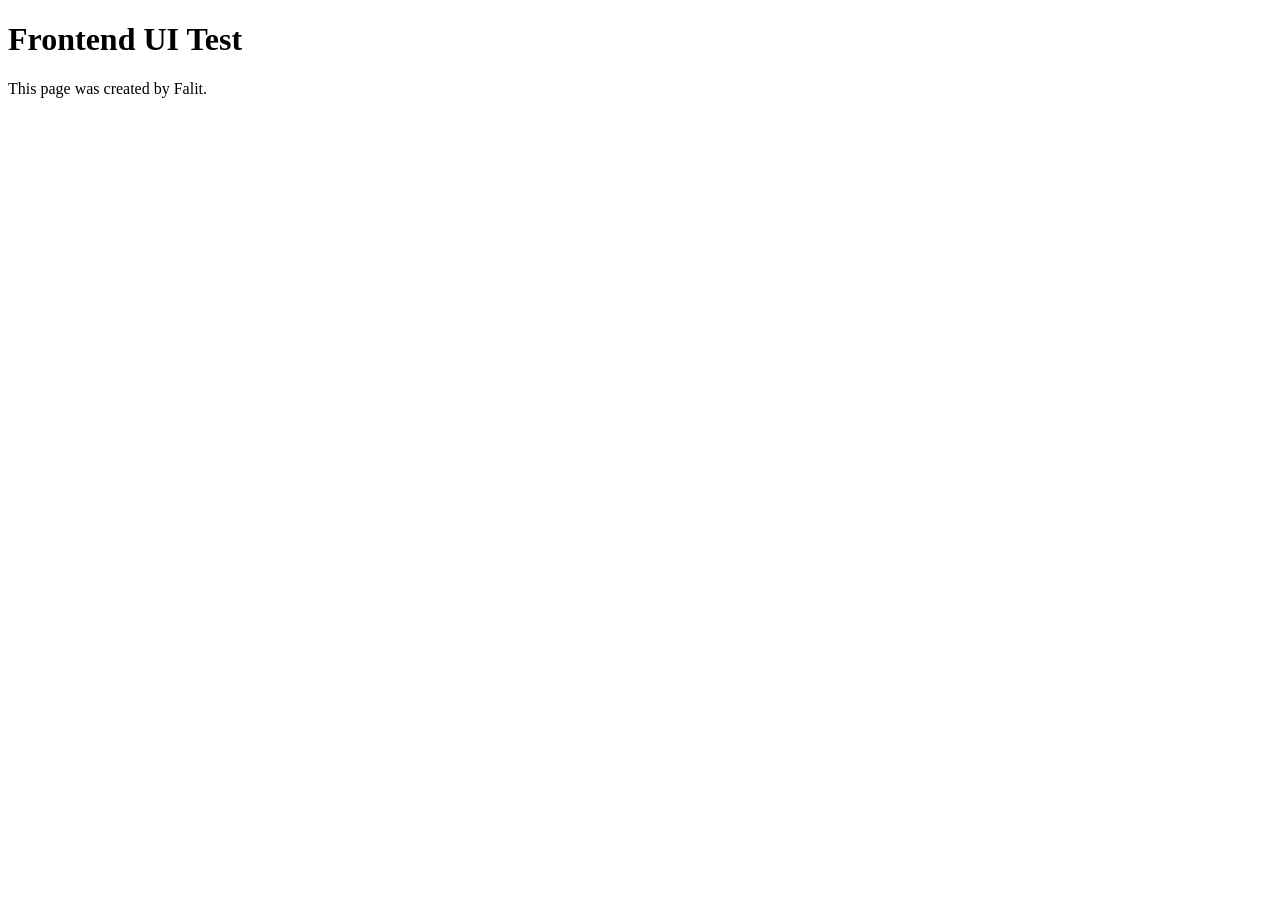
==== frontend/index.html @ c7407ed7 "Added frontend test Page" ====
<!DOCTYPE html>
<html lang="en">
<head>
    <meta charset="UTF-8">
    <meta name="viewport" content="width=device-width, initial-scale=1.0">
    <title>Frontend Test</title>
</head>
<body>

    <h1>Frontend UI Test</h1>
    <p>This page was created by Falit.</p>

</body>
</html>
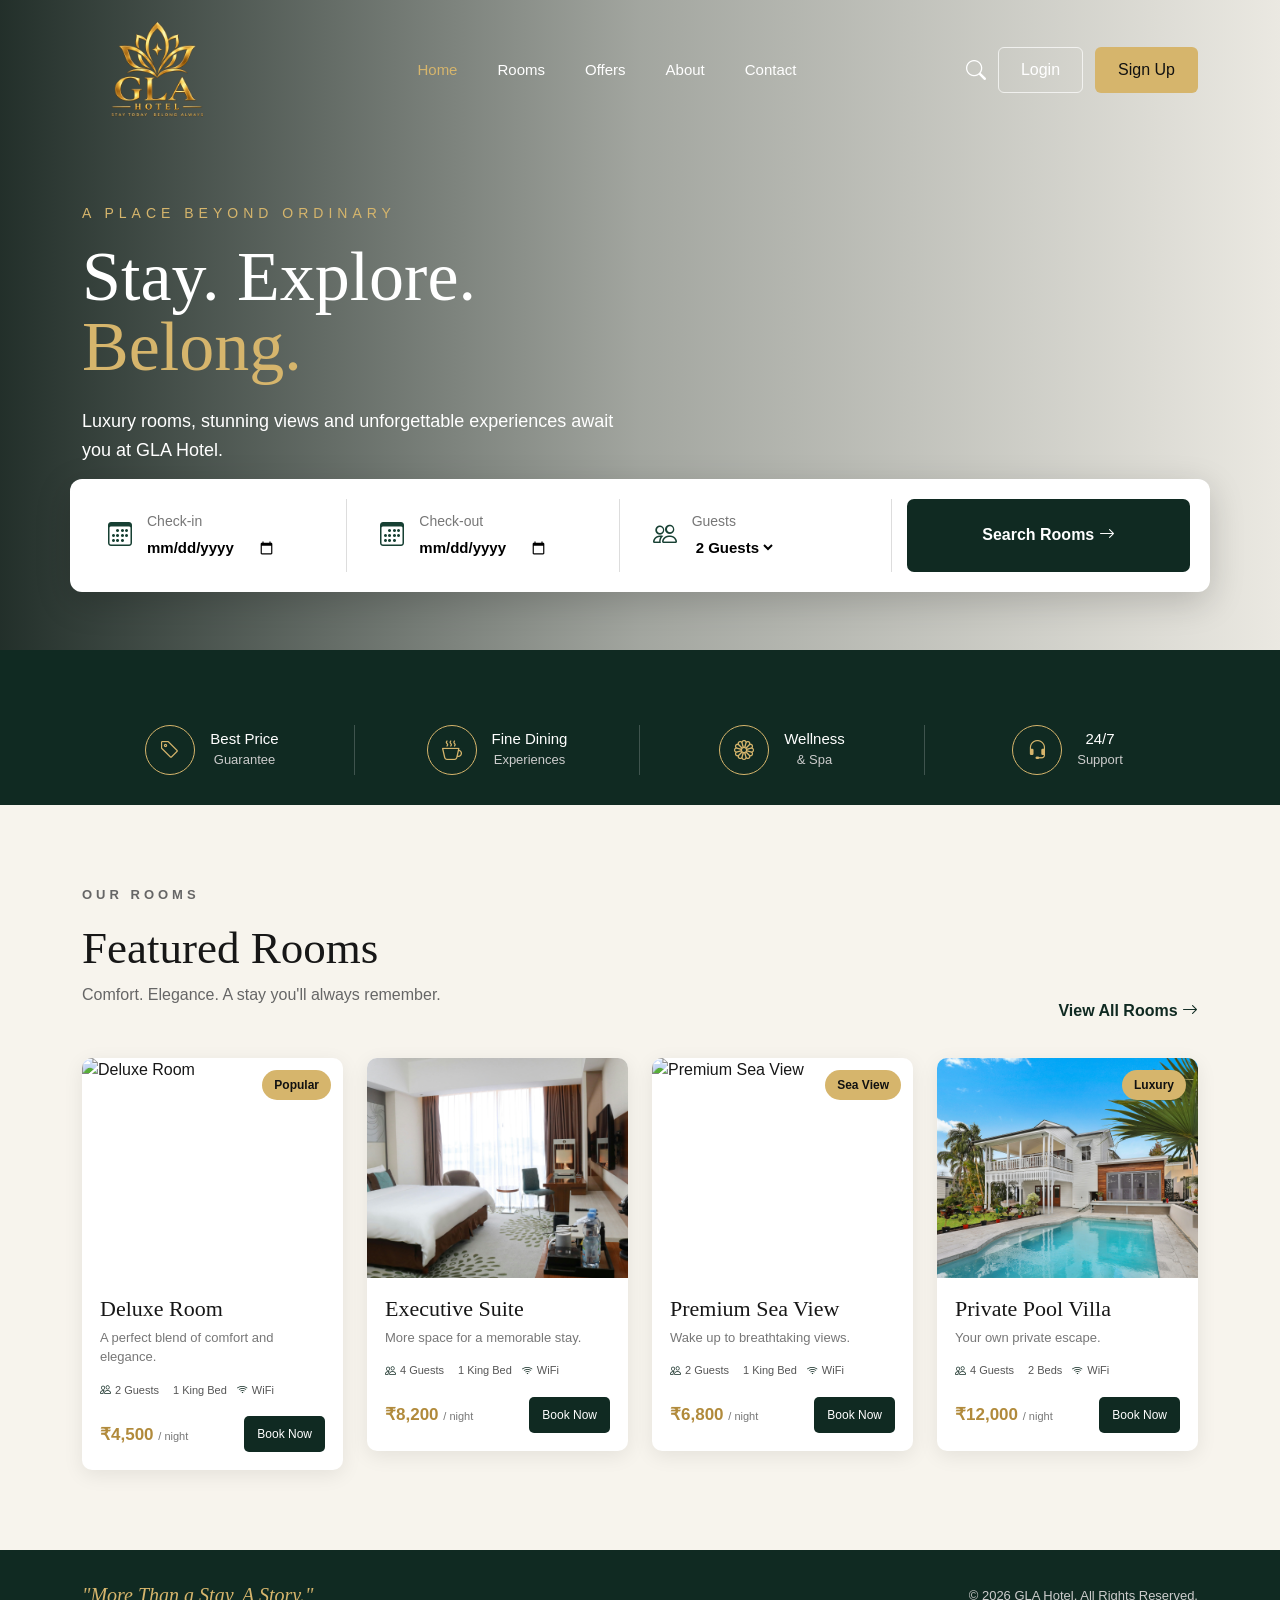
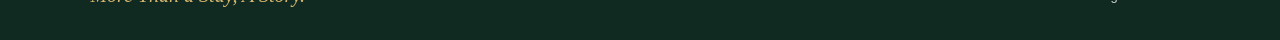
==== commit 8a0f3f1e: "Updated Homepage" ====
--- a/frontend/index.html
+++ b/frontend/index.html
@@ -3,12 +3,592 @@
 <head>
     <meta charset="UTF-8">
     <meta name="viewport" content="width=device-width, initial-scale=1.0">
-    <title>Frontend Test</title>
+
+    <title>GLA Hotel</title>
+
+    <!-- Bootstrap CSS -->
+    <link
+        href="https://cdn.jsdelivr.net/npm/bootstrap@5.3.3/dist/css/bootstrap.min.css"
+        rel="stylesheet"
+    >
+
+    <!-- Bootstrap Icons -->
+    <link
+        rel="stylesheet"
+        href="https://cdn.jsdelivr.net/npm/bootstrap-icons@1.11.3/font/bootstrap-icons.min.css"
+    >
+
+    <!-- Custom CSS -->
+    <link rel="stylesheet" href="style.css">
 </head>
+
 <body>
 
-    <h1>Frontend UI Test</h1>
-    <p>This page was created by Falit.</p>
+    <!-- ================= NAVBAR ================= -->
+
+    <nav class="navbar navbar-expand-lg navbar-dark hotel-navbar">
+        <div class="container">
+
+            <a class="navbar-brand" href="#">
+                <img src="assets/logo.png" alt="GLA Hotel">
+            </a>
+
+            <button
+                class="navbar-toggler"
+                type="button"
+                data-bs-toggle="collapse"
+                data-bs-target="#hotelNav"
+            >
+                <span class="navbar-toggler-icon"></span>
+            </button>
+
+            <div class="collapse navbar-collapse" id="hotelNav">
+
+                <ul class="navbar-nav mx-auto">
+
+                    <li class="nav-item">
+                        <a class="nav-link active" href="#">Home</a>
+                    </li>
+
+                    <li class="nav-item">
+                        <a class="nav-link" href="#">Rooms</a>
+                    </li>
+
+                    <li class="nav-item">
+                        <a class="nav-link" href="#">Offers</a>
+                    </li>
+
+                    <li class="nav-item">
+                        <a class="nav-link" href="#">About</a>
+                    </li>
+
+                    <li class="nav-item">
+                        <a class="nav-link" href="#">Contact</a>
+                    </li>
+
+                </ul>
+
+                <div class="navbar-buttons">
+
+                    <button class="search-icon">
+                        <i class="bi bi-search"></i>
+                    </button>
+
+                    <button class="btn login-btn">
+                        Login
+                    </button>
+
+                    <button class="btn signup-btn">
+                        Sign Up
+                    </button>
+
+                </div>
+
+            </div>
+        </div>
+    </nav>
+
+
+    <!-- ================= HERO ================= -->
+
+    <section class="hero">
+
+        <div class="hero-overlay"></div>
+
+        <div class="container hero-content">
+
+            <div class="row">
+
+                <div class="col-lg-7">
+
+                    <p class="hero-small-text">
+                        A PLACE BEYOND ORDINARY
+                    </p>
+
+                    <h1>
+                        Stay. Explore.<br>
+                        <span>Belong.</span>
+                    </h1>
+
+                    <p class="hero-description">
+                        Luxury rooms, stunning views and unforgettable
+                        experiences await you at GLA Hotel.
+                    </p>
+
+                    <button class="btn discover-btn">
+                        Discover More
+                        <i class="bi bi-arrow-right"></i>
+                    </button>
+
+                </div>
+
+            </div>
+
+
+            <!-- ================= BOOKING BOX ================= -->
+
+            <div class="booking-box">
+
+                <div class="booking-item">
+
+                    <i class="bi bi-calendar3"></i>
+
+                    <div>
+                        <small>Check-in</small>
+                        <input type="date" id="checkIn">
+                    </div>
+
+                </div>
+
+
+                <div class="booking-item">
+
+                    <i class="bi bi-calendar3"></i>
+
+                    <div>
+                        <small>Check-out</small>
+                        <input type="date" id="checkOut">
+                    </div>
+
+                </div>
+
+
+                <div class="booking-item">
+
+                    <i class="bi bi-people"></i>
+
+                    <div>
+                        <small>Guests</small>
+
+                        <select id="guests">
+                            <option value="1">1 Guest</option>
+                            <option value="2" selected>2 Guests</option>
+                            <option value="3">3 Guests</option>
+                            <option value="4">4 Guests</option>
+                            <option value="5">5 Guests</option>
+                            <option value="6">6 Guests</option>
+                        </select>
+
+                    </div>
+
+                </div>
+
+
+                <button class="search-rooms-btn" onclick="searchRooms()">
+                    Search Rooms
+                    <i class="bi bi-arrow-right"></i>
+                </button>
+
+            </div>
+
+        </div>
+
+    </section>
+
+
+    <!-- ================= FEATURES ================= -->
+
+    <section class="features">
+
+        <div class="container">
+
+            <div class="row text-center">
+
+                <div class="col-md-3 feature-item">
+
+                    <div class="feature-icon">
+                        <i class="bi bi-tag"></i>
+                    </div>
+
+                    <div>
+                        <h6>Best Price</h6>
+                        <p>Guarantee</p>
+                    </div>
+
+                </div>
+
+
+                <div class="col-md-3 feature-item">
+
+                    <div class="feature-icon">
+                        <i class="bi bi-cup-hot"></i>
+                    </div>
+
+                    <div>
+                        <h6>Fine Dining</h6>
+                        <p>Experiences</p>
+                    </div>
+
+                </div>
+
+
+                <div class="col-md-3 feature-item">
+
+                    <div class="feature-icon">
+                        <i class="bi bi-flower1"></i>
+                    </div>
+
+                    <div>
+                        <h6>Wellness</h6>
+                        <p>& Spa</p>
+                    </div>
+
+                </div>
+
+
+                <div class="col-md-3 feature-item">
+
+                    <div class="feature-icon">
+                        <i class="bi bi-headset"></i>
+                    </div>
+
+                    <div>
+                        <h6>24/7</h6>
+                        <p>Support</p>
+                    </div>
+
+                </div>
+
+            </div>
+
+        </div>
+
+    </section>
+
+
+    <!-- ================= ROOMS ================= -->
+
+    <section class="rooms-section">
+
+        <div class="container">
+
+            <div class="section-heading">
+
+                <div>
+                    <p class="section-label">OUR ROOMS</p>
+
+                    <h2>Featured Rooms</h2>
+
+                    <p>
+                        Comfort. Elegance. A stay you'll always remember.
+                    </p>
+                </div>
+
+                <a href="#" class="view-all">
+                    View All Rooms
+                    <i class="bi bi-arrow-right"></i>
+                </a>
+
+            </div>
+
+
+            <div class="row g-4">
+
+
+                <!-- DELUXE ROOM -->
+
+                <div class="col-lg-3 col-md-6">
+
+                    <div class="room-card">
+
+                        <div class="room-image">
+
+                            <img
+                                src="assets/room-deluxe.jpg"
+                                alt="Deluxe Room"
+                            >
+
+                            <span class="room-badge">
+                                Popular
+                            </span>
+
+                        </div>
+
+                        <div class="room-content">
+
+                            <h3>Deluxe Room</h3>
+
+                            <p class="room-description">
+                                A perfect blend of comfort and elegance.
+                            </p>
+
+                            <div class="room-info">
+
+                                <span>
+                                    <i class="bi bi-people"></i>
+                                    2 Guests
+                                </span>
+
+                                <span>
+                                    <i class="bi bi-bed"></i>
+                                    1 King Bed
+                                </span>
+
+                                <span>
+                                    <i class="bi bi-wifi"></i>
+                                    WiFi
+                                </span>
+
+                            </div>
+
+                            <div class="room-bottom">
+
+                                <strong>
+                                    ₹4,500
+                                    <small>/ night</small>
+                                </strong>
+
+                                <button class="book-btn">
+                                    Book Now
+                                </button>
+
+                            </div>
+
+                        </div>
+
+                    </div>
+
+                </div>
+
+
+                <!-- EXECUTIVE SUITE -->
+
+                <div class="col-lg-3 col-md-6">
+
+                    <div class="room-card">
+
+                        <div class="room-image">
+
+                            <img
+                                src="assets/room-suite.jpg"
+                                alt="Executive Suite"
+                            >
+
+                        </div>
+
+                        <div class="room-content">
+
+                            <h3>Executive Suite</h3>
+
+                            <p class="room-description">
+                                More space for a memorable stay.
+                            </p>
+
+                            <div class="room-info">
+
+                                <span>
+                                    <i class="bi bi-people"></i>
+                                    4 Guests
+                                </span>
+
+                                <span>
+                                    <i class="bi bi-bed"></i>
+                                    1 King Bed
+                                </span>
+
+                                <span>
+                                    <i class="bi bi-wifi"></i>
+                                    WiFi
+                                </span>
+
+                            </div>
+
+                            <div class="room-bottom">
+
+                                <strong>
+                                    ₹8,200
+                                    <small>/ night</small>
+                                </strong>
+
+                                <button class="book-btn">
+                                    Book Now
+                                </button>
+
+                            </div>
+
+                        </div>
+
+                    </div>
+
+                </div>
+
+
+                <!-- SEA VIEW -->
+
+                <div class="col-lg-3 col-md-6">
+
+                    <div class="room-card">
+
+                        <div class="room-image">
+
+                            <img
+                                src="assets/room-seaview.jpg"
+                                alt="Premium Sea View"
+                            >
+
+                            <span class="room-badge">
+                                Sea View
+                            </span>
+
+                        </div>
+
+                        <div class="room-content">
+
+                            <h3>Premium Sea View</h3>
+
+                            <p class="room-description">
+                                Wake up to breathtaking views.
+                            </p>
+
+                            <div class="room-info">
+
+                                <span>
+                                    <i class="bi bi-people"></i>
+                                    2 Guests
+                                </span>
+
+                                <span>
+                                    <i class="bi bi-bed"></i>
+                                    1 King Bed
+                                </span>
+
+                                <span>
+                                    <i class="bi bi-wifi"></i>
+                                    WiFi
+                                </span>
+
+                            </div>
+
+                            <div class="room-bottom">
+
+                                <strong>
+                                    ₹6,800
+                                    <small>/ night</small>
+                                </strong>
+
+                                <button class="book-btn">
+                                    Book Now
+                                </button>
+
+                            </div>
+
+                        </div>
+
+                    </div>
+
+                </div>
+
+
+                <!-- PRIVATE VILLA -->
+
+                <div class="col-lg-3 col-md-6">
+
+                    <div class="room-card">
+
+                        <div class="room-image">
+
+                            <img
+                                src="assets/room-villa.jpg"
+                                alt="Private Pool Villa"
+                            >
+
+                            <span class="room-badge">
+                                Luxury
+                            </span>
+
+                        </div>
+
+                        <div class="room-content">
+
+                            <h3>Private Pool Villa</h3>
+
+                            <p class="room-description">
+                                Your own private escape.
+                            </p>
+
+                            <div class="room-info">
+
+                                <span>
+                                    <i class="bi bi-people"></i>
+                                    4 Guests
+                                </span>
+
+                                <span>
+                                    <i class="bi bi-bed"></i>
+                                    2 Beds
+                                </span>
+
+                                <span>
+                                    <i class="bi bi-wifi"></i>
+                                    WiFi
+                                </span>
+
+                            </div>
+
+                            <div class="room-bottom">
+
+                                <strong>
+                                    ₹12,000
+                                    <small>/ night</small>
+                                </strong>
+
+                                <button class="book-btn">
+                                    Book Now
+                                </button>
+
+                            </div>
+
+                        </div>
+
+                    </div>
+
+                </div>
+
+            </div>
+
+        </div>
+
+    </section>
+
+
+    <!-- ================= FOOTER ================= -->
+
+    <footer class="footer">
+
+        <div class="container">
+
+            <div class="row align-items-center">
+
+                <div class="col-md-6">
+
+                    <p class="footer-quote">
+                        "More Than a Stay, A Story."
+                    </p>
+
+                </div>
+
+                <div class="col-md-6 text-md-end">
+
+                    <p>
+                        © 2026 GLA Hotel. All Rights Reserved.
+                    </p>
+
+                </div>
+
+            </div>
+
+        </div>
+
+    </footer>
+
+
+    <!-- Bootstrap JS -->
+    <script
+        src="https://cdn.jsdelivr.net/npm/bootstrap@5.3.3/dist/js/bootstrap.bundle.min.js">
+    </script>
+
+    <!-- Custom JS -->
+    <script src="script.js"></script>
 
 </body>
 </html>
--- a/frontend/style.css
+++ b/frontend/style.css
@@ -0,0 +1,541 @@
+* {
+    margin: 0;
+    padding: 0;
+    box-sizing: border-box;
+}
+
+body {
+    font-family: Arial, sans-serif;
+    color: #171717;
+    background: #f7f4ed;
+}
+
+
+/* ================= NAVBAR ================= */
+
+.hotel-navbar {
+    position: absolute;
+    top: 0;
+    left: 0;
+    width: 100%;
+    z-index: 10;
+    padding: 15px 0;
+    background: transparent;
+}
+
+.navbar-brand img {
+    width: 150px;
+    height: auto;
+}
+
+.nav-link {
+    color: white !important;
+    margin: 0 12px;
+    font-size: 15px;
+}
+
+.nav-link:hover {
+    color: #d6b56c !important;
+}
+
+.nav-link.active {
+    color: #d6b56c !important;
+}
+
+.navbar-buttons {
+    display: flex;
+    align-items: center;
+    gap: 12px;
+}
+
+.search-icon {
+    border: none;
+    background: transparent;
+    color: white;
+    font-size: 20px;
+}
+
+.login-btn {
+    color: white;
+    border: 1px solid rgba(255,255,255,0.7);
+    padding: 10px 22px;
+    border-radius: 6px;
+}
+
+.login-btn:hover {
+    background: white;
+    color: #102a22;
+}
+
+.signup-btn {
+    background: #d6b56c;
+    color: #111;
+    padding: 10px 22px;
+    border-radius: 6px;
+}
+
+.signup-btn:hover {
+    background: #c29e52;
+}
+
+
+/* ================= HERO ================= */
+
+.hero {
+    min-height: 650px;
+    position: relative;
+
+    background-image: url("assets/hero.jpg");
+    background-size: cover;
+    background-position: center;
+
+    display: flex;
+    align-items: center;
+}
+
+.hero-overlay {
+    position: absolute;
+    inset: 0;
+
+    background:
+        linear-gradient(
+            90deg,
+            rgba(5, 20, 15, 0.88),
+            rgba(5, 20, 15, 0.35),
+            rgba(5, 20, 15, 0.05)
+        );
+}
+
+.hero-content {
+    position: relative;
+    z-index: 2;
+    padding-top: 100px;
+}
+
+.hero-small-text {
+    color: #d6b56c;
+    font-size: 14px;
+    letter-spacing: 5px;
+    margin-bottom: 18px;
+}
+
+.hero h1 {
+    color: white;
+    font-family: Georgia, serif;
+    font-size: 70px;
+    line-height: 1;
+    margin-bottom: 25px;
+}
+
+.hero h1 span {
+    color: #d6b56c;
+}
+
+.hero-description {
+    color: white;
+    font-size: 18px;
+    line-height: 1.6;
+    max-width: 550px;
+    margin-bottom: 30px;
+}
+
+.discover-btn {
+    background: #d6b56c;
+    color: #111;
+    padding: 13px 25px;
+    border-radius: 5px;
+    font-weight: 500;
+}
+
+.discover-btn:hover {
+    background: white;
+}
+
+
+/* ================= BOOKING BOX ================= */
+
+.booking-box {
+    position: absolute;
+    bottom: -45px;
+    left: 0;
+    right: 0;
+
+    background: white;
+    border-radius: 12px;
+    padding: 20px;
+
+    display: grid;
+    grid-template-columns: 1fr 1fr 1fr 1.1fr;
+    gap: 15px;
+
+    box-shadow: 0 10px 35px rgba(0,0,0,0.18);
+}
+
+.booking-item {
+    display: flex;
+    align-items: center;
+    gap: 15px;
+
+    padding: 12px 18px;
+
+    border-right: 1px solid #ddd;
+}
+
+.booking-item > i {
+    font-size: 24px;
+    color: #174033;
+}
+
+.booking-item small {
+    display: block;
+    color: #777;
+    margin-bottom: 4px;
+}
+
+.booking-item input,
+.booking-item select {
+    border: none;
+    outline: none;
+    font-size: 15px;
+    font-weight: 600;
+    background: transparent;
+}
+
+.search-rooms-btn {
+    border: none;
+    border-radius: 7px;
+
+    background: #102a22;
+    color: white;
+
+    font-size: 16px;
+    font-weight: 600;
+
+    transition: 0.3s;
+}
+
+.search-rooms-btn:hover {
+    background: #d6b56c;
+    color: #111;
+}
+
+
+/* ================= FEATURES ================= */
+
+.features {
+    background: #102a22;
+    color: white;
+    padding: 75px 0 30px;
+}
+
+.feature-item {
+    display: flex;
+    align-items: center;
+    justify-content: center;
+    gap: 15px;
+    border-right: 1px solid rgba(255,255,255,0.2);
+}
+
+.feature-item:last-child {
+    border-right: none;
+}
+
+.feature-icon {
+    width: 50px;
+    height: 50px;
+
+    display: flex;
+    align-items: center;
+    justify-content: center;
+
+    border: 1px solid #d6b56c;
+    border-radius: 50%;
+
+    color: #d6b56c;
+    font-size: 20px;
+}
+
+.feature-item h6 {
+    margin: 0;
+    font-size: 15px;
+}
+
+.feature-item p {
+    margin: 2px 0 0;
+    color: #ccc;
+    font-size: 13px;
+}
+
+
+/* ================= ROOMS ================= */
+
+.rooms-section {
+    padding: 80px 0;
+    background: #f7f4ed;
+}
+
+.section-heading {
+    display: flex;
+    justify-content: space-between;
+    align-items: end;
+    margin-bottom: 35px;
+}
+
+.section-label {
+    color: #b18a3b;
+    letter-spacing: 4px;
+    font-size: 13px;
+    font-weight: 600;
+}
+
+.section-heading h2 {
+    font-family: Georgia, serif;
+    font-size: 45px;
+    margin-bottom: 8px;
+}
+
+.section-heading p {
+    color: #666;
+}
+
+.view-all {
+    color: #102a22;
+    text-decoration: none;
+    font-weight: 600;
+}
+
+.view-all:hover {
+    color: #b18a3b;
+}
+
+
+/* ================= ROOM CARD ================= */
+
+.room-card {
+    background: white;
+    border-radius: 10px;
+    overflow: hidden;
+
+    box-shadow: 0 5px 20px rgba(0,0,0,0.08);
+
+    transition: 0.3s;
+}
+
+.room-card:hover {
+    transform: translateY(-7px);
+    box-shadow: 0 12px 30px rgba(0,0,0,0.15);
+}
+
+.room-image {
+    position: relative;
+    height: 220px;
+    overflow: hidden;
+}
+
+.room-image img {
+    width: 100%;
+    height: 100%;
+    object-fit: cover;
+
+    transition: 0.5s;
+}
+
+.room-card:hover .room-image img {
+    transform: scale(1.05);
+}
+
+.room-badge {
+    position: absolute;
+    top: 12px;
+    right: 12px;
+
+    background: #d6b56c;
+    color: #111;
+
+    padding: 6px 12px;
+
+    border-radius: 20px;
+
+    font-size: 12px;
+    font-weight: 600;
+}
+
+.room-content {
+    padding: 18px;
+}
+
+.room-content h3 {
+    font-family: Georgia, serif;
+    font-size: 22px;
+    margin-bottom: 6px;
+}
+
+.room-description {
+    color: #777;
+    font-size: 13px;
+    margin-bottom: 15px;
+}
+
+.room-info {
+    display: flex;
+    gap: 10px;
+    flex-wrap: wrap;
+
+    font-size: 11px;
+    color: #555;
+
+    margin-bottom: 18px;
+}
+
+.room-info span {
+    display: flex;
+    align-items: center;
+    gap: 4px;
+}
+
+.room-info i {
+    color: #102a22;
+}
+
+.room-bottom {
+    display: flex;
+    align-items: center;
+    justify-content: space-between;
+    gap: 8px;
+}
+
+.room-bottom strong {
+    color: #b18a3b;
+    font-size: 17px;
+}
+
+.room-bottom strong small {
+    color: #777;
+    font-size: 11px;
+    font-weight: normal;
+}
+
+.book-btn {
+    border: none;
+    background: #102a22;
+    color: white;
+
+    padding: 9px 13px;
+
+    border-radius: 5px;
+
+    font-size: 12px;
+}
+
+.book-btn:hover {
+    background: #d6b56c;
+    color: #111;
+}
+
+
+/* ================= FOOTER ================= */
+
+.footer {
+    background: #102a22;
+    color: white;
+    padding: 30px 0;
+}
+
+.footer p {
+    margin: 0;
+    color: #ccc;
+    font-size: 13px;
+}
+
+.footer-quote {
+    color: #d6b56c !important;
+    font-family: Georgia, serif;
+    font-size: 20px !important;
+    font-style: italic;
+}
+
+
+/* ================= RESPONSIVE ================= */
+
+@media (max-width: 991px) {
+
+    .hotel-navbar {
+        background: #102a22;
+    }
+
+    .navbar-buttons {
+        margin-top: 15px;
+    }
+
+    .hero h1 {
+        font-size: 55px;
+    }
+
+    .booking-box {
+        position: relative;
+        bottom: auto;
+        margin-top: 40px;
+
+        grid-template-columns: 1fr;
+    }
+
+    .booking-item {
+        border-right: none;
+        border-bottom: 1px solid #ddd;
+    }
+
+    .search-rooms-btn {
+        padding: 15px;
+    }
+
+    .hero {
+        padding-bottom: 40px;
+    }
+
+    .features {
+        padding-top: 50px;
+    }
+
+    .feature-item {
+        border-right: none;
+        margin-bottom: 25px;
+    }
+}
+
+
+@media (max-width: 576px) {
+
+    .navbar-brand img {
+        width: 120px;
+    }
+
+    .hero {
+        min-height: 700px;
+    }
+
+    .hero h1 {
+        font-size: 43px;
+    }
+
+    .hero-description {
+        font-size: 15px;
+    }
+
+    .section-heading {
+        display: block;
+    }
+
+    .section-heading h2 {
+        font-size: 35px;
+    }
+
+    .view-all {
+        display: inline-block;
+        margin-top: 10px;
+    }
+
+    .room-image {
+        height: 230px;
+    }
+
+}
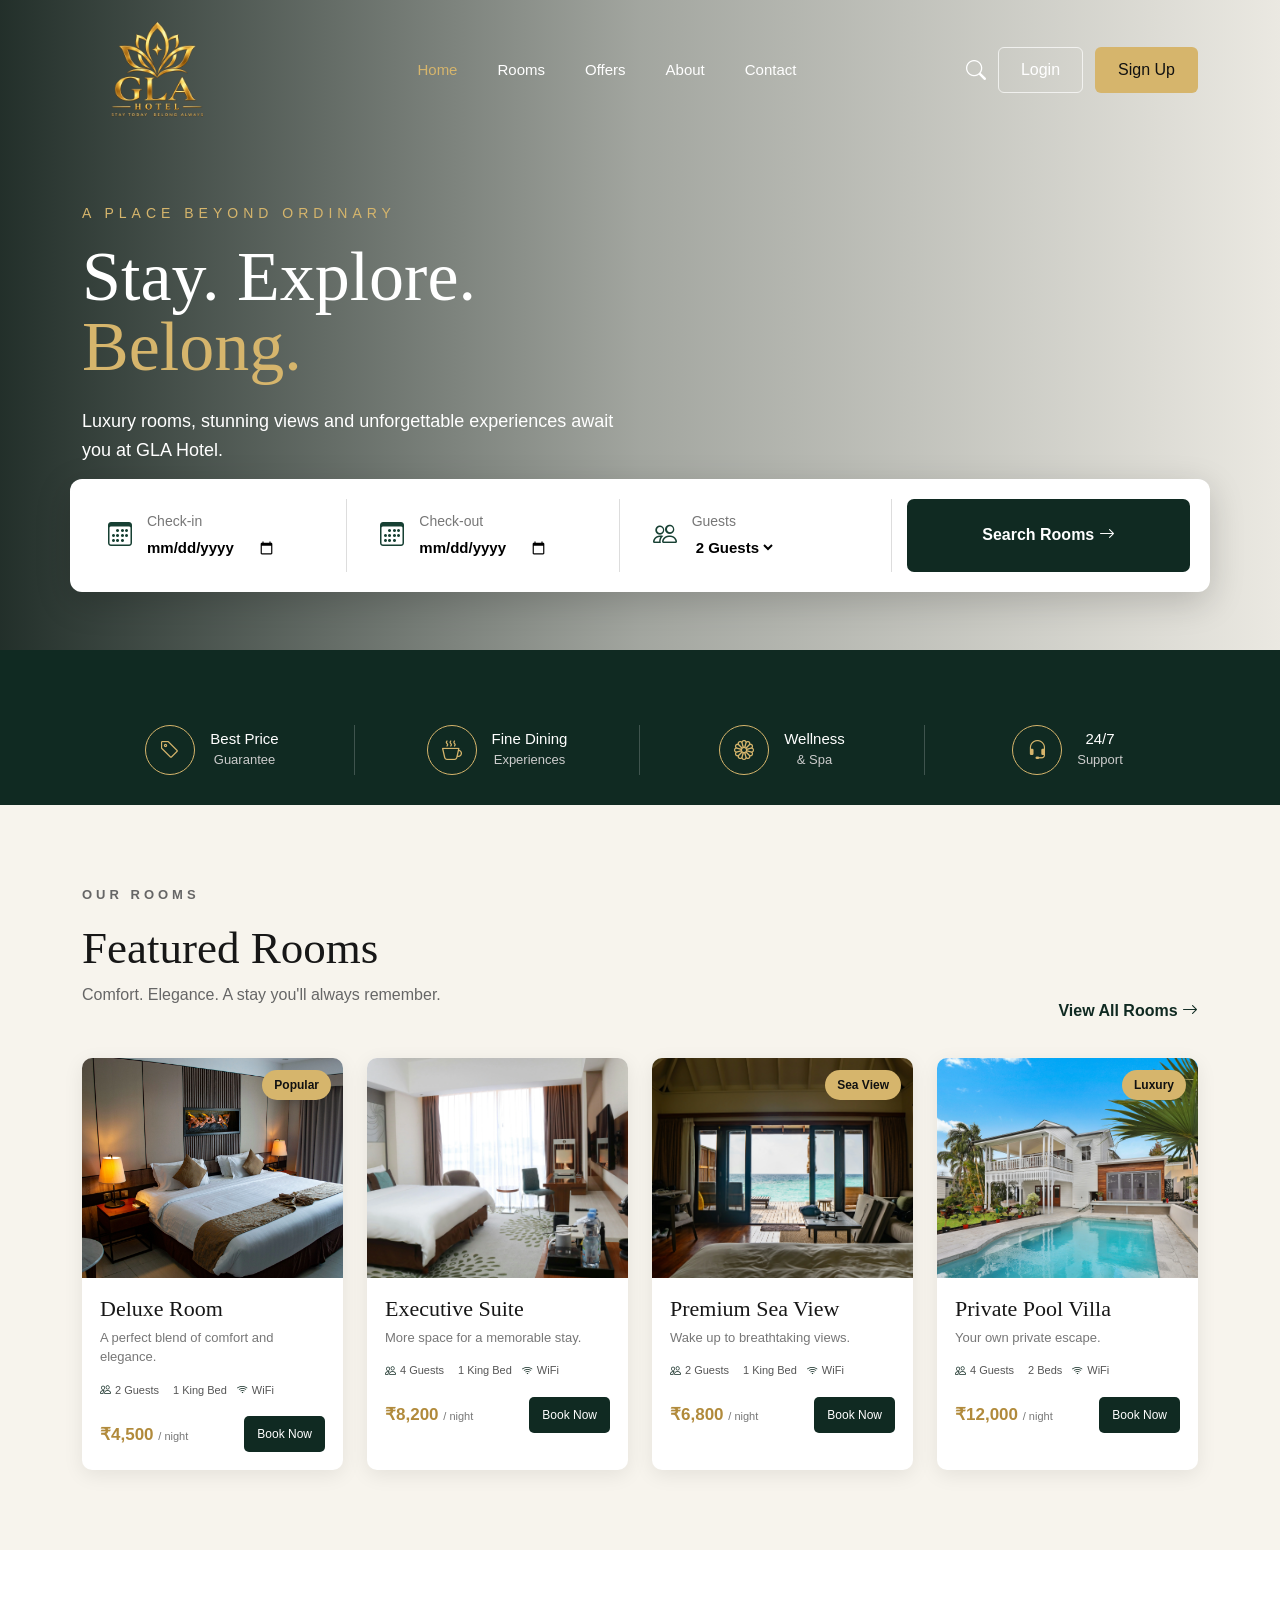
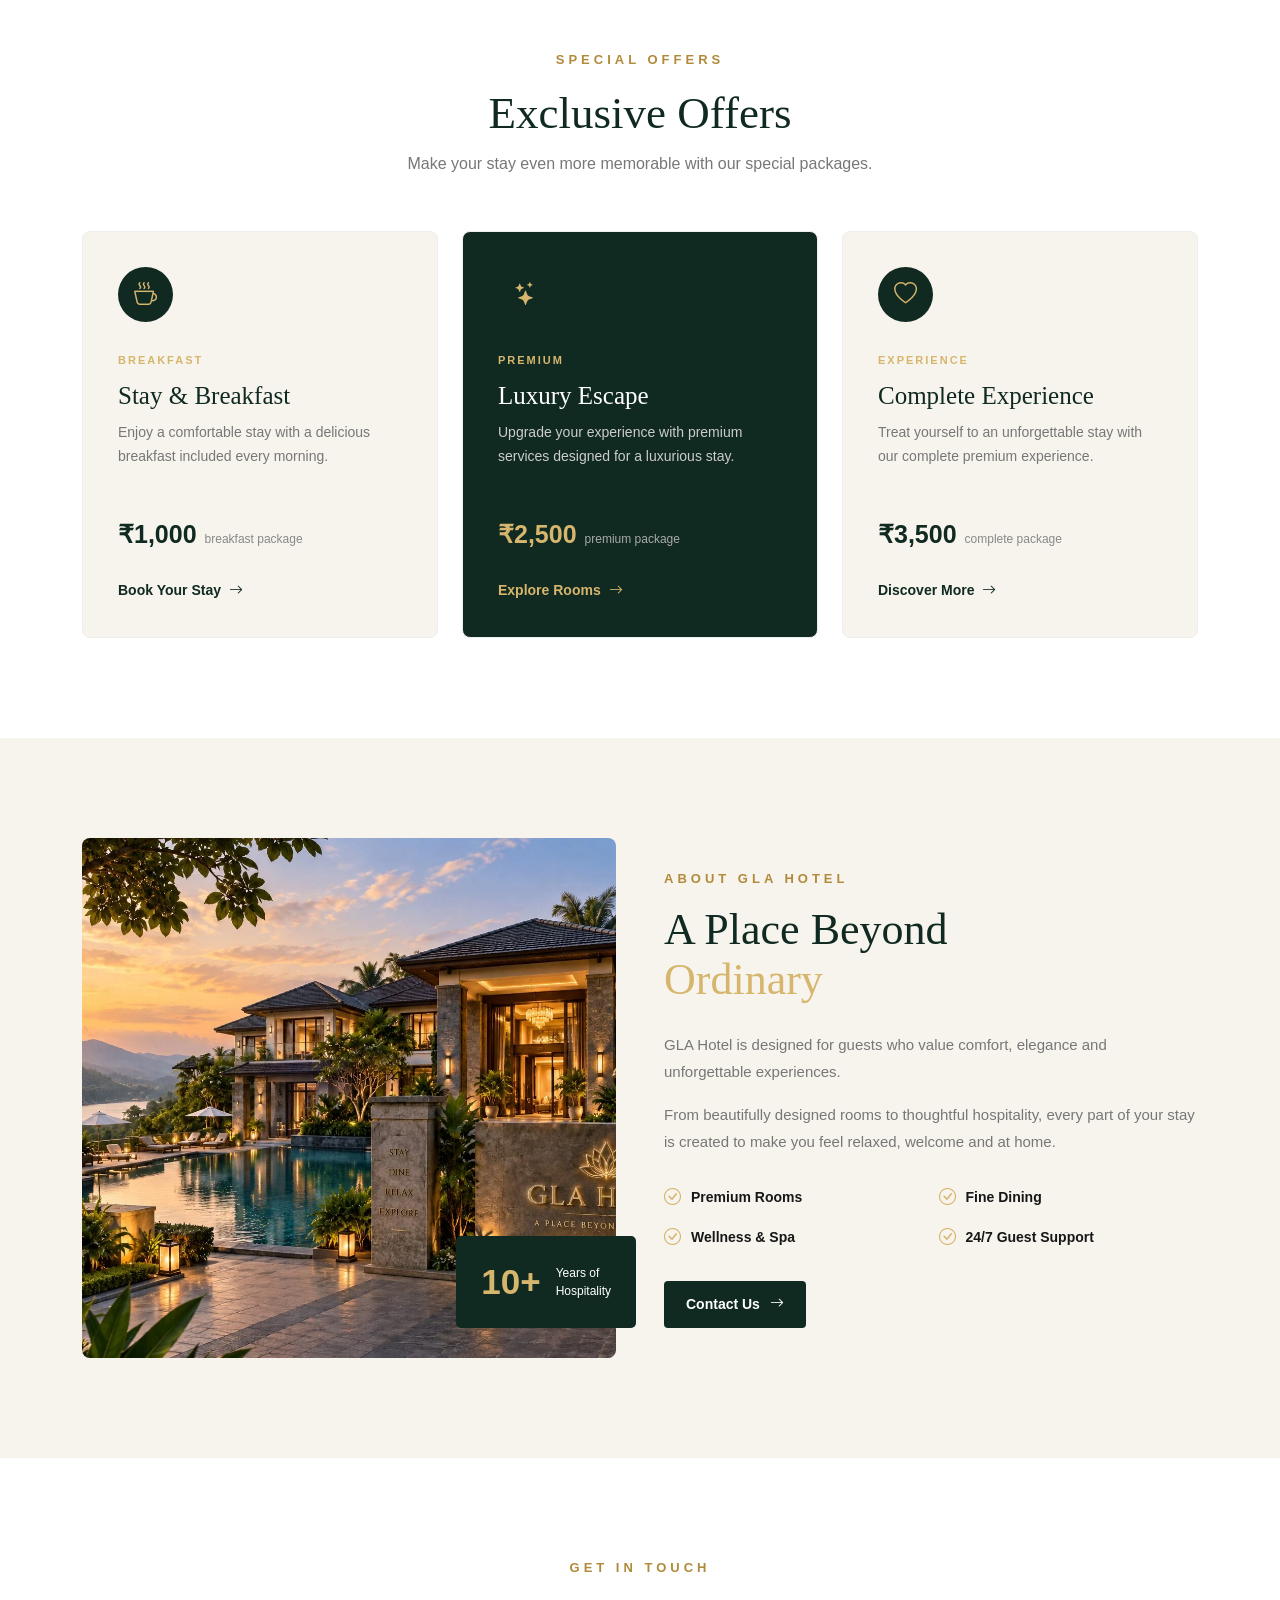
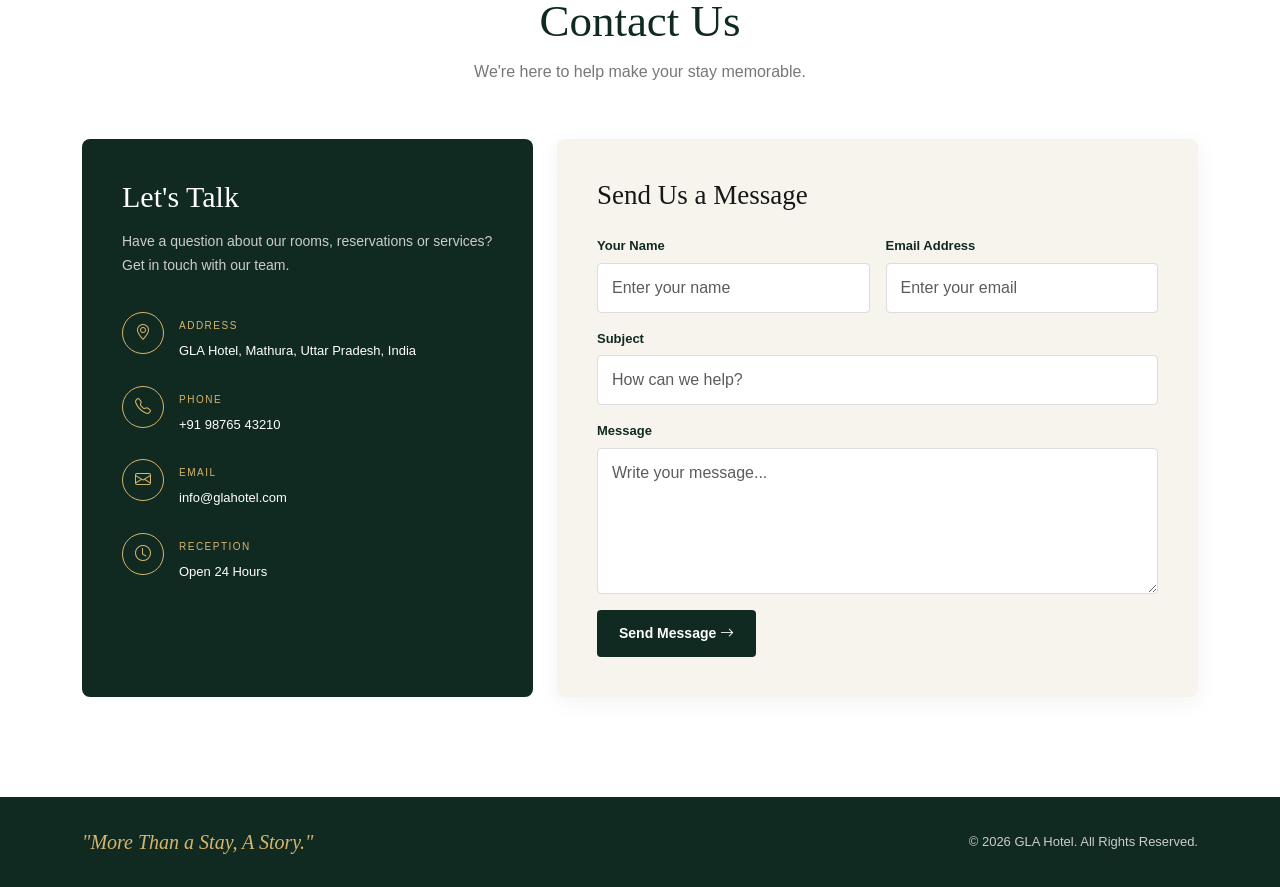
==== commit 01411f64: "updated Complete Frontend" ====
--- a/frontend/index.html
+++ b/frontend/index.html
@@ -1,6 +1,8 @@
 <!DOCTYPE html>
 <html lang="en">
+
 <head>
+
     <meta charset="UTF-8">
     <meta name="viewport" content="width=device-width, initial-scale=1.0">
 
@@ -20,575 +22,1829 @@
 
     <!-- Custom CSS -->
     <link rel="stylesheet" href="style.css">
+
 </head>
 
 <body>
 
-    <!-- ================= NAVBAR ================= -->
-
-    <nav class="navbar navbar-expand-lg navbar-dark hotel-navbar">
-        <div class="container">
-
-            <a class="navbar-brand" href="#">
-                <img src="assets/logo.png" alt="GLA Hotel">
+
+<!-- ================= NAVBAR ================= -->
+
+<nav class="navbar navbar-expand-lg navbar-dark hotel-navbar">
+
+    <div class="container">
+
+        <a class="navbar-brand" href="#home">
+
+            <img
+                src="assets/logo.webp"
+                alt="GLA Hotel"
+            >
+
+        </a>
+
+
+        <button
+            class="navbar-toggler"
+            type="button"
+            data-bs-toggle="collapse"
+            data-bs-target="#hotelNav"
+        >
+
+            <span class="navbar-toggler-icon"></span>
+
+        </button>
+
+
+        <div
+            class="collapse navbar-collapse"
+            id="hotelNav"
+        >
+
+            <ul class="navbar-nav mx-auto">
+
+                <li class="nav-item">
+
+                    <a
+                        class="nav-link active"
+                        href="#home"
+                    >
+                        Home
+                    </a>
+
+                </li>
+
+
+                <li class="nav-item">
+
+                    <a
+                        class="nav-link"
+                        href="#rooms"
+                    >
+                        Rooms
+                    </a>
+
+                </li>
+
+
+                <li class="nav-item">
+
+                    <a
+                        class="nav-link"
+                        href="#offers"
+                    >
+                        Offers
+                    </a>
+
+                </li>
+
+
+                <li class="nav-item">
+
+                    <a
+                        class="nav-link"
+                        href="#about"
+                    >
+                        About
+                    </a>
+
+                </li>
+
+
+                <li class="nav-item">
+
+                    <a
+                        class="nav-link"
+                        href="#contact"
+                    >
+                        Contact
+                    </a>
+
+                </li>
+
+            </ul>
+
+
+            <div class="navbar-buttons">
+
+                <button
+                    class="search-icon"
+                    onclick="openSearch()"
+                >
+                    <i class="bi bi-search"></i>
+                </button>
+
+
+                <button
+                    class="btn login-btn"
+                    onclick="openAuthModal('login')"
+                >
+                    Login
+                </button>
+
+
+                <button
+                    class="btn signup-btn"
+                    onclick="openAuthModal('signup')"
+                >
+                    Sign Up
+                </button>
+
+            </div>
+
+        </div>
+
+    </div>
+
+</nav>
+
+
+<!-- ================= SEARCH POPUP ================= -->
+
+<div
+    class="search-overlay"
+    id="searchOverlay"
+>
+
+    <div class="search-popup">
+
+        <button
+            class="search-close"
+            onclick="closeSearch()"
+        >
+
+            <i class="bi bi-x-lg"></i>
+
+        </button>
+
+
+        <h3>
+            Search GLA Hotel
+        </h3>
+
+
+        <div class="search-input-box">
+
+            <input
+                type="text"
+                id="siteSearch"
+                placeholder="Search rooms, offers..."
+            >
+
+
+            <button onclick="performSearch()">
+
+                <i class="bi bi-search"></i>
+
+            </button>
+
+        </div>
+
+
+        <p id="searchMessage"></p>
+
+    </div>
+
+</div>
+
+
+<!-- ================= HERO ================= -->
+
+<section
+    class="hero"
+    id="home"
+>
+
+    <div class="hero-overlay"></div>
+
+
+    <div class="container hero-content">
+
+        <div class="row">
+
+            <div class="col-lg-7">
+
+                <p class="hero-small-text">
+                    A PLACE BEYOND ORDINARY
+                </p>
+
+
+                <h1>
+
+                    Stay. Explore.<br>
+
+                    <span>
+                        Belong.
+                    </span>
+
+                </h1>
+
+
+                <p class="hero-description">
+
+                    Luxury rooms, stunning views and unforgettable
+                    experiences await you at GLA Hotel.
+
+                </p>
+
+
+                <a
+                    href="#rooms"
+                    class="btn discover-btn"
+                >
+
+                    Discover More
+
+                    <i class="bi bi-arrow-right"></i>
+
+                </a>
+
+            </div>
+
+        </div>
+
+
+        <!-- BOOKING BOX -->
+
+        <div class="booking-box">
+
+
+            <div class="booking-item">
+
+                <i class="bi bi-calendar3"></i>
+
+                <div>
+
+                    <small>
+                        Check-in
+                    </small>
+
+                    <input
+                        type="date"
+                        id="checkIn"
+                    >
+
+                </div>
+
+            </div>
+
+
+            <div class="booking-item">
+
+                <i class="bi bi-calendar3"></i>
+
+                <div>
+
+                    <small>
+                        Check-out
+                    </small>
+
+                    <input
+                        type="date"
+                        id="checkOut"
+                    >
+
+                </div>
+
+            </div>
+
+
+            <div class="booking-item">
+
+                <i class="bi bi-people"></i>
+
+                <div>
+
+                    <small>
+                        Guests
+                    </small>
+
+                    <select id="guests">
+
+                        <option value="1">
+                            1 Guest
+                        </option>
+
+                        <option
+                            value="2"
+                            selected
+                        >
+                            2 Guests
+                        </option>
+
+                        <option value="3">
+                            3 Guests
+                        </option>
+
+                        <option value="4">
+                            4 Guests
+                        </option>
+
+                        <option value="5">
+                            5 Guests
+                        </option>
+
+                        <option value="6">
+                            6 Guests
+                        </option>
+
+                    </select>
+
+                </div>
+
+            </div>
+
+
+            <button
+                class="search-rooms-btn"
+                onclick="searchRooms()"
+            >
+
+                Search Rooms
+
+                <i class="bi bi-arrow-right"></i>
+
+            </button>
+
+        </div>
+
+    </div>
+
+</section>
+
+
+<!-- ================= FEATURES ================= -->
+
+<section class="features">
+
+    <div class="container">
+
+        <div class="row text-center">
+
+
+            <div class="col-md-3 feature-item">
+
+                <div class="feature-icon">
+                    <i class="bi bi-tag"></i>
+                </div>
+
+                <div>
+
+                    <h6>
+                        Best Price
+                    </h6>
+
+                    <p>
+                        Guarantee
+                    </p>
+
+                </div>
+
+            </div>
+
+
+            <div class="col-md-3 feature-item">
+
+                <div class="feature-icon">
+                    <i class="bi bi-cup-hot"></i>
+                </div>
+
+                <div>
+
+                    <h6>
+                        Fine Dining
+                    </h6>
+
+                    <p>
+                        Experiences
+                    </p>
+
+                </div>
+
+            </div>
+
+
+            <div class="col-md-3 feature-item">
+
+                <div class="feature-icon">
+                    <i class="bi bi-flower1"></i>
+                </div>
+
+                <div>
+
+                    <h6>
+                        Wellness
+                    </h6>
+
+                    <p>
+                        & Spa
+                    </p>
+
+                </div>
+
+            </div>
+
+
+            <div class="col-md-3 feature-item">
+
+                <div class="feature-icon">
+                    <i class="bi bi-headset"></i>
+                </div>
+
+                <div>
+
+                    <h6>
+                        24/7
+                    </h6>
+
+                    <p>
+                        Support
+                    </p>
+
+                </div>
+
+            </div>
+
+
+        </div>
+
+    </div>
+
+</section>
+
+
+<!-- ================= ROOMS ================= -->
+
+<section
+    class="rooms-section"
+    id="rooms"
+>
+
+    <div class="container">
+
+
+        <div class="section-heading">
+
+            <div>
+
+                <p class="section-label">
+                    OUR ROOMS
+                </p>
+
+
+                <h2>
+                    Featured Rooms
+                </h2>
+
+
+                <p>
+                    Comfort. Elegance. A stay you'll always remember.
+                </p>
+
+            </div>
+
+
+            <a
+                href="rooms.html"
+                class="view-all"
+            >
+
+                View All Rooms
+
+                <i class="bi bi-arrow-right"></i>
+
             </a>
 
+        </div>
+
+
+        <div class="row g-4">
+
+
+            <!-- DELUXE ROOM -->
+
+            <div class="col-lg-3 col-md-6">
+
+                <div
+                    class="room-card"
+                    onclick="showRoomDetails('Deluxe Room')"
+                >
+
+                    <div class="room-image">
+
+                        <img
+                            src="assets/room-deluxe.webp"
+                            alt="Deluxe Room"
+                        >
+
+
+                        <span class="room-badge">
+                            Popular
+                        </span>
+
+                    </div>
+
+
+                    <div class="room-content">
+
+                        <h3>
+                            Deluxe Room
+                        </h3>
+
+
+                        <p class="room-description">
+                            A perfect blend of comfort and elegance.
+                        </p>
+
+
+                        <div class="room-info">
+
+                            <span>
+                                <i class="bi bi-people"></i>
+                                2 Guests
+                            </span>
+
+                            <span>
+                                <i class="bi bi-bed"></i>
+                                1 King Bed
+                            </span>
+
+                            <span>
+                                <i class="bi bi-wifi"></i>
+                                WiFi
+                            </span>
+
+                        </div>
+
+
+                        <div class="room-bottom">
+
+                            <strong>
+                                ₹4,500
+                                <small>/ night</small>
+                            </strong>
+
+
+                            <button
+                                class="book-btn"
+                                onclick="event.stopPropagation(); showRoomDetails('Deluxe Room')"
+                            >
+                                Book Now
+                            </button>
+
+                        </div>
+
+                    </div>
+
+                </div>
+
+            </div>
+
+
+            <!-- EXECUTIVE SUITE -->
+
+            <div class="col-lg-3 col-md-6">
+
+                <div
+                    class="room-card"
+                    onclick="showRoomDetails('Executive Suite')"
+                >
+
+                    <div class="room-image">
+
+                        <img
+                            src="assets/room-suite.webp"
+                            alt="Executive Suite"
+                        >
+
+                    </div>
+
+
+                    <div class="room-content">
+
+                        <h3>
+                            Executive Suite
+                        </h3>
+
+
+                        <p class="room-description">
+                            More space for a memorable stay.
+                        </p>
+
+
+                        <div class="room-info">
+
+                            <span>
+                                <i class="bi bi-people"></i>
+                                4 Guests
+                            </span>
+
+                            <span>
+                                <i class="bi bi-bed"></i>
+                                1 King Bed
+                            </span>
+
+                            <span>
+                                <i class="bi bi-wifi"></i>
+                                WiFi
+                            </span>
+
+                        </div>
+
+
+                        <div class="room-bottom">
+
+                            <strong>
+                                ₹8,200
+                                <small>/ night</small>
+                            </strong>
+
+
+                            <button
+                                class="book-btn"
+                                onclick="event.stopPropagation(); showRoomDetails('Executive Suite')"
+                            >
+                                Book Now
+                            </button>
+
+                        </div>
+
+                    </div>
+
+                </div>
+
+            </div>
+
+
+            <!-- SEA VIEW -->
+
+            <div class="col-lg-3 col-md-6">
+
+                <div
+                    class="room-card"
+                    onclick="showRoomDetails('Premium Sea View')"
+                >
+
+                    <div class="room-image">
+
+                        <img
+                            src="assets/room-seaview.webp"
+                            alt="Premium Sea View"
+                        >
+
+
+                        <span class="room-badge">
+                            Sea View
+                        </span>
+
+                    </div>
+
+
+                    <div class="room-content">
+
+                        <h3>
+                            Premium Sea View
+                        </h3>
+
+
+                        <p class="room-description">
+                            Wake up to breathtaking views.
+                        </p>
+
+
+                        <div class="room-info">
+
+                            <span>
+                                <i class="bi bi-people"></i>
+                                2 Guests
+                            </span>
+
+                            <span>
+                                <i class="bi bi-bed"></i>
+                                1 King Bed
+                            </span>
+
+                            <span>
+                                <i class="bi bi-wifi"></i>
+                                WiFi
+                            </span>
+
+                        </div>
+
+
+                        <div class="room-bottom">
+
+                            <strong>
+                                ₹6,800
+                                <small>/ night</small>
+                            </strong>
+
+
+                            <button
+                                class="book-btn"
+                                onclick="event.stopPropagation(); showRoomDetails('Premium Sea View')"
+                            >
+                                Book Now
+                            </button>
+
+                        </div>
+
+                    </div>
+
+                </div>
+
+            </div>
+
+
+            <!-- PRIVATE VILLA -->
+
+            <div class="col-lg-3 col-md-6">
+
+                <div
+                    class="room-card"
+                    onclick="showRoomDetails('Private Pool Villa')"
+                >
+
+                    <div class="room-image">
+
+                        <img
+                            src="assets/room-villa.webp"
+                            alt="Private Pool Villa"
+                        >
+
+
+                        <span class="room-badge">
+                            Luxury
+                        </span>
+
+                    </div>
+
+
+                    <div class="room-content">
+
+                        <h3>
+                            Private Pool Villa
+                        </h3>
+
+
+                        <p class="room-description">
+                            Your own private escape.
+                        </p>
+
+
+                        <div class="room-info">
+
+                            <span>
+                                <i class="bi bi-people"></i>
+                                4 Guests
+                            </span>
+
+                            <span>
+                                <i class="bi bi-bed"></i>
+                                2 Beds
+                            </span>
+
+                            <span>
+                                <i class="bi bi-wifi"></i>
+                                WiFi
+                            </span>
+
+                        </div>
+
+
+                        <div class="room-bottom">
+
+                            <strong>
+                                ₹12,000
+                                <small>/ night</small>
+                            </strong>
+
+
+                            <button
+                                class="book-btn"
+                                onclick="event.stopPropagation(); showRoomDetails('Private Pool Villa')"
+                            >
+                                Book Now
+                            </button>
+
+                        </div>
+
+                    </div>
+
+                </div>
+
+            </div>
+
+
+        </div>
+
+    </div>
+
+</section>
+
+
+<!-- ================= OFFERS ================= -->
+
+<section
+    class="offers-section"
+    id="offers"
+>
+
+    <div class="container">
+
+        <div class="section-heading-center">
+
+            <p class="section-label">
+                SPECIAL OFFERS
+            </p>
+
+            <h2>
+                Exclusive Offers
+            </h2>
+
+            <p>
+                Make your stay even more memorable with our special packages.
+            </p>
+
+        </div>
+
+
+        <div class="row g-4">
+
+
+            <div class="col-lg-4 col-md-6">
+
+                <div class="offer-card">
+
+                    <div class="offer-icon">
+                        <i class="bi bi-cup-hot"></i>
+                    </div>
+
+                    <span class="offer-label">
+                        BREAKFAST
+                    </span>
+
+                    <h3>
+                        Stay & Breakfast
+                    </h3>
+
+                    <p>
+                        Enjoy a comfortable stay with a delicious breakfast
+                        included every morning.
+                    </p>
+
+                    <div class="offer-price">
+
+                        <strong>
+                            ₹1,000
+                        </strong>
+
+                        <span>
+                            breakfast package
+                        </span>
+
+                    </div>
+
+                    <a
+                        href="#rooms"
+                        class="offer-btn"
+                    >
+
+                        Book Your Stay
+
+                        <i class="bi bi-arrow-right"></i>
+
+                    </a>
+
+                </div>
+
+            </div>
+
+
+            <div class="col-lg-4 col-md-6">
+
+                <div class="offer-card featured-offer">
+
+                    <div class="offer-icon">
+                        <i class="bi bi-stars"></i>
+                    </div>
+
+                    <span class="offer-label">
+                        PREMIUM
+                    </span>
+
+                    <h3>
+                        Luxury Escape
+                    </h3>
+
+                    <p>
+                        Upgrade your experience with premium services
+                        designed for a luxurious stay.
+                    </p>
+
+                    <div class="offer-price">
+
+                        <strong>
+                            ₹2,500
+                        </strong>
+
+                        <span>
+                            premium package
+                        </span>
+
+                    </div>
+
+                    <a
+                        href="#rooms"
+                        class="offer-btn"
+                    >
+
+                        Explore Rooms
+
+                        <i class="bi bi-arrow-right"></i>
+
+                    </a>
+
+                </div>
+
+            </div>
+
+
+            <div class="col-lg-4 col-md-6">
+
+                <div class="offer-card">
+
+                    <div class="offer-icon">
+                        <i class="bi bi-heart"></i>
+                    </div>
+
+                    <span class="offer-label">
+                        EXPERIENCE
+                    </span>
+
+                    <h3>
+                        Complete Experience
+                    </h3>
+
+                    <p>
+                        Treat yourself to an unforgettable stay with
+                        our complete premium experience.
+                    </p>
+
+                    <div class="offer-price">
+
+                        <strong>
+                            ₹3,500
+                        </strong>
+
+                        <span>
+                            complete package
+                        </span>
+
+                    </div>
+
+                    <a
+                        href="#rooms"
+                        class="offer-btn"
+                    >
+
+                        Discover More
+
+                        <i class="bi bi-arrow-right"></i>
+
+                    </a>
+
+                </div>
+
+            </div>
+
+        </div>
+
+    </div>
+
+</section>
+
+
+<!-- ================= ABOUT ================= -->
+
+<section
+    class="about-section"
+    id="about"
+>
+
+    <div class="container">
+
+        <div class="row align-items-center g-5">
+
+
+            <div class="col-lg-6">
+
+                <div class="about-image">
+
+                    <img
+                        src="assets/about-hotel.webp"
+                        alt="GLA Hotel"
+                    >
+
+                    <div class="about-experience">
+
+                        <strong>
+                            10+
+                        </strong>
+
+                        <span>
+                            Years of<br>
+                            Hospitality
+                        </span>
+
+                    </div>
+
+                </div>
+
+            </div>
+
+
+            <div class="col-lg-6">
+
+                <p class="section-label">
+                    ABOUT GLA HOTEL
+                </p>
+
+                <h2>
+
+                    A Place Beyond<br>
+
+                    <span>
+                        Ordinary
+                    </span>
+
+                </h2>
+
+
+                <p class="about-text">
+
+                    GLA Hotel is designed for guests who value comfort,
+                    elegance and unforgettable experiences.
+
+                </p>
+
+
+                <p class="about-text">
+
+                    From beautifully designed rooms to thoughtful
+                    hospitality, every part of your stay is created
+                    to make you feel relaxed, welcome and at home.
+
+                </p>
+
+
+                <div class="about-features">
+
+                    <div>
+
+                        <i class="bi bi-check-circle"></i>
+
+                        <span>
+                            Premium Rooms
+                        </span>
+
+                    </div>
+
+
+                    <div>
+
+                        <i class="bi bi-check-circle"></i>
+
+                        <span>
+                            Fine Dining
+                        </span>
+
+                    </div>
+
+
+                    <div>
+
+                        <i class="bi bi-check-circle"></i>
+
+                        <span>
+                            Wellness & Spa
+                        </span>
+
+                    </div>
+
+
+                    <div>
+
+                        <i class="bi bi-check-circle"></i>
+
+                        <span>
+                            24/7 Guest Support
+                        </span>
+
+                    </div>
+
+                </div>
+
+
+                <a
+                    href="#contact"
+                    class="about-btn"
+                >
+
+                    Contact Us
+
+                    <i class="bi bi-arrow-right"></i>
+
+                </a>
+
+            </div>
+
+        </div>
+
+    </div>
+
+</section>
+
+
+<!-- ================= CONTACT ================= -->
+
+<section
+    class="contact-section"
+    id="contact"
+>
+
+    <div class="container">
+
+        <div class="section-heading-center">
+
+            <p class="section-label">
+                GET IN TOUCH
+            </p>
+
+            <h2>
+                Contact Us
+            </h2>
+
+            <p>
+                We're here to help make your stay memorable.
+            </p>
+
+        </div>
+
+
+        <div class="row g-4">
+
+
+            <div class="col-lg-5">
+
+                <div class="contact-info">
+
+                    <h3>
+                        Let's Talk
+                    </h3>
+
+                    <p>
+                        Have a question about our rooms, reservations
+                        or services? Get in touch with our team.
+                    </p>
+
+
+                    <div class="contact-item">
+
+                        <div class="contact-icon">
+                            <i class="bi bi-geo-alt"></i>
+                        </div>
+
+                        <div>
+
+                            <span>
+                                ADDRESS
+                            </span>
+
+                            <p>
+                                GLA Hotel, Mathura, Uttar Pradesh, India
+                            </p>
+
+                        </div>
+
+                    </div>
+
+
+                    <div class="contact-item">
+
+                        <div class="contact-icon">
+                            <i class="bi bi-telephone"></i>
+                        </div>
+
+                        <div>
+
+                            <span>
+                                PHONE
+                            </span>
+
+                            <p>
+                                +91 98765 43210
+                            </p>
+
+                        </div>
+
+                    </div>
+
+
+                    <div class="contact-item">
+
+                        <div class="contact-icon">
+                            <i class="bi bi-envelope"></i>
+                        </div>
+
+                        <div>
+
+                            <span>
+                                EMAIL
+                            </span>
+
+                            <p>
+                                info@glahotel.com
+                            </p>
+
+                        </div>
+
+                    </div>
+
+
+                    <div class="contact-item">
+
+                        <div class="contact-icon">
+                            <i class="bi bi-clock"></i>
+                        </div>
+
+                        <div>
+
+                            <span>
+                                RECEPTION
+                            </span>
+
+                            <p>
+                                Open 24 Hours
+                            </p>
+
+                        </div>
+
+                    </div>
+
+                </div>
+
+            </div>
+
+
+            <div class="col-lg-7">
+
+                <div class="contact-form-card">
+
+                    <h3>
+                        Send Us a Message
+                    </h3>
+
+
+                    <form id="contactForm">
+
+                        <div class="row g-3">
+
+                            <div class="col-md-6">
+
+                                <label for="contactName">
+                                    Your Name
+                                </label>
+
+                                <input
+                                    type="text"
+                                    id="contactName"
+                                    class="form-control"
+                                    placeholder="Enter your name"
+                                    required
+                                >
+
+                            </div>
+
+
+                            <div class="col-md-6">
+
+                                <label for="contactEmail">
+                                    Email Address
+                                </label>
+
+                                <input
+                                    type="email"
+                                    id="contactEmail"
+                                    class="form-control"
+                                    placeholder="Enter your email"
+                                    required
+                                >
+
+                            </div>
+
+
+                            <div class="col-12">
+
+                                <label for="contactSubject">
+                                    Subject
+                                </label>
+
+                                <input
+                                    type="text"
+                                    id="contactSubject"
+                                    class="form-control"
+                                    placeholder="How can we help?"
+                                    required
+                                >
+
+                            </div>
+
+
+                            <div class="col-12">
+
+                                <label for="contactMessage">
+                                    Message
+                                </label>
+
+                                <textarea
+                                    id="contactMessage"
+                                    class="form-control"
+                                    rows="5"
+                                    placeholder="Write your message..."
+                                    required
+                                ></textarea>
+
+                            </div>
+
+
+                            <div class="col-12">
+
+                                <button
+                                    type="submit"
+                                    class="contact-submit"
+                                >
+
+                                    Send Message
+
+                                    <i class="bi bi-arrow-right"></i>
+
+                                </button>
+
+                            </div>
+
+                        </div>
+
+                    </form>
+
+                </div>
+
+            </div>
+
+        </div>
+
+    </div>
+
+</section>
+
+
+<!-- ================= LOGIN / SIGNUP MODAL ================= -->
+
+<div
+    class="modal fade"
+    id="authModal"
+    tabindex="-1"
+    aria-hidden="true"
+>
+
+    <div class="modal-dialog modal-dialog-centered">
+
+        <div class="modal-content auth-modal">
+
+
             <button
-                class="navbar-toggler"
                 type="button"
-                data-bs-toggle="collapse"
-                data-bs-target="#hotelNav"
+                class="auth-close"
+                data-bs-dismiss="modal"
             >
-                <span class="navbar-toggler-icon"></span>
+
+                <i class="bi bi-x-lg"></i>
+
             </button>
 
-            <div class="collapse navbar-collapse" id="hotelNav">
-
-                <ul class="navbar-nav mx-auto">
-
-                    <li class="nav-item">
-                        <a class="nav-link active" href="#">Home</a>
-                    </li>
-
-                    <li class="nav-item">
-                        <a class="nav-link" href="#">Rooms</a>
-                    </li>
-
-                    <li class="nav-item">
-                        <a class="nav-link" href="#">Offers</a>
-                    </li>
-
-                    <li class="nav-item">
-                        <a class="nav-link" href="#">About</a>
-                    </li>
-
-                    <li class="nav-item">
-                        <a class="nav-link" href="#">Contact</a>
-                    </li>
-
-                </ul>
-
-                <div class="navbar-buttons">
-
-                    <button class="search-icon">
-                        <i class="bi bi-search"></i>
+
+            <div class="auth-header">
+
+                <div class="auth-logo">
+                    GLA
+                </div>
+
+                <h2 id="authTitle">
+                    Welcome Back
+                </h2>
+
+                <p id="authSubtitle">
+                    Login to manage your reservations.
+                </p>
+
+            </div>
+
+
+            <div class="auth-switch">
+
+                <button
+                    type="button"
+                    id="loginTab"
+                    class="auth-tab active"
+                    onclick="switchAuth('login')"
+                >
+                    Login
+                </button>
+
+                <button
+                    type="button"
+                    id="signupTab"
+                    class="auth-tab"
+                    onclick="switchAuth('signup')"
+                >
+                    Sign Up
+                </button>
+
+            </div>
+
+
+            <!-- LOGIN -->
+
+            <form
+                id="loginForm"
+                class="auth-form"
+            >
+
+                <div class="auth-input">
+
+                    <i class="bi bi-envelope"></i>
+
+                    <input
+                        type="email"
+                        id="loginEmail"
+                        placeholder="Email Address"
+                        required
+                    >
+
+                </div>
+
+
+                <div class="auth-input">
+
+                    <i class="bi bi-lock"></i>
+
+                    <input
+                        type="password"
+                        id="loginPassword"
+                        placeholder="Password"
+                        required
+                    >
+
+                    <button
+                        type="button"
+                        class="password-toggle"
+                        onclick="togglePassword('loginPassword', this)"
+                    >
+
+                        <i class="bi bi-eye"></i>
+
                     </button>
 
-                    <button class="btn login-btn">
+                </div>
+
+
+                <div class="auth-options">
+
+                    <label>
+
+                        <input
+                            type="checkbox"
+                            id="rememberMe"
+                        >
+
+                        Remember me
+
+                    </label>
+
+
+                    <a href="#">
+                        Forgot Password?
+                    </a>
+
+                </div>
+
+
+                <button
+                    type="submit"
+                    class="auth-submit"
+                >
+
+                    Login
+
+                    <i class="bi bi-arrow-right"></i>
+
+                </button>
+
+
+                <p class="auth-bottom-text">
+
+                    Don't have an account?
+
+                    <button
+                        type="button"
+                        onclick="switchAuth('signup')"
+                    >
+                        Sign Up
+                    </button>
+
+                </p>
+
+            </form>
+
+
+            <!-- SIGN UP -->
+
+            <form
+                id="signupForm"
+                class="auth-form"
+                style="display: none;"
+            >
+
+                <div class="auth-row">
+
+                    <div class="auth-input">
+
+                        <i class="bi bi-person"></i>
+
+                        <input
+                            type="text"
+                            id="signupFirstName"
+                            placeholder="First Name"
+                            required
+                        >
+
+                    </div>
+
+
+                    <div class="auth-input">
+
+                        <i class="bi bi-person"></i>
+
+                        <input
+                            type="text"
+                            id="signupLastName"
+                            placeholder="Last Name"
+                            required
+                        >
+
+                    </div>
+
+                </div>
+
+
+                <div class="auth-input">
+
+                    <i class="bi bi-envelope"></i>
+
+                    <input
+                        type="email"
+                        id="signupEmail"
+                        placeholder="Email Address"
+                        required
+                    >
+
+                </div>
+
+
+                <div class="auth-input">
+
+                    <i class="bi bi-lock"></i>
+
+                    <input
+                        type="password"
+                        id="signupPassword"
+                        placeholder="Create Password"
+                        required
+                    >
+
+                    <button
+                        type="button"
+                        class="password-toggle"
+                        onclick="togglePassword('signupPassword', this)"
+                    >
+
+                        <i class="bi bi-eye"></i>
+
+                    </button>
+
+                </div>
+
+
+                <div class="auth-input">
+
+                    <i class="bi bi-lock-fill"></i>
+
+                    <input
+                        type="password"
+                        id="confirmPassword"
+                        placeholder="Confirm Password"
+                        required
+                    >
+
+                </div>
+
+
+                <label class="terms-check">
+
+                    <input
+                        type="checkbox"
+                        required
+                    >
+
+                    <span>
+                        I agree to the Terms & Conditions
+                    </span>
+
+                </label>
+
+
+                <button
+                    type="submit"
+                    class="auth-submit"
+                >
+
+                    Create Account
+
+                    <i class="bi bi-arrow-right"></i>
+
+                </button>
+
+
+                <p class="auth-bottom-text">
+
+                    Already have an account?
+
+                    <button
+                        type="button"
+                        onclick="switchAuth('login')"
+                    >
                         Login
                     </button>
 
-                    <button class="btn signup-btn">
-                        Sign Up
-                    </button>
-
-                </div>
-
-            </div>
+                </p>
+
+            </form>
+
         </div>
-    </nav>
-
-
-    <!-- ================= HERO ================= -->
-
-    <section class="hero">
-
-        <div class="hero-overlay"></div>
-
-        <div class="container hero-content">
-
-            <div class="row">
-
-                <div class="col-lg-7">
-
-                    <p class="hero-small-text">
-                        A PLACE BEYOND ORDINARY
-                    </p>
-
-                    <h1>
-                        Stay. Explore.<br>
-                        <span>Belong.</span>
-                    </h1>
-
-                    <p class="hero-description">
-                        Luxury rooms, stunning views and unforgettable
-                        experiences await you at GLA Hotel.
-                    </p>
-
-                    <button class="btn discover-btn">
-                        Discover More
-                        <i class="bi bi-arrow-right"></i>
-                    </button>
-
-                </div>
-
-            </div>
-
-
-            <!-- ================= BOOKING BOX ================= -->
-
-            <div class="booking-box">
-
-                <div class="booking-item">
-
-                    <i class="bi bi-calendar3"></i>
-
-                    <div>
-                        <small>Check-in</small>
-                        <input type="date" id="checkIn">
-                    </div>
-
-                </div>
-
-
-                <div class="booking-item">
-
-                    <i class="bi bi-calendar3"></i>
-
-                    <div>
-                        <small>Check-out</small>
-                        <input type="date" id="checkOut">
-                    </div>
-
-                </div>
-
-
-                <div class="booking-item">
-
-                    <i class="bi bi-people"></i>
-
-                    <div>
-                        <small>Guests</small>
-
-                        <select id="guests">
-                            <option value="1">1 Guest</option>
-                            <option value="2" selected>2 Guests</option>
-                            <option value="3">3 Guests</option>
-                            <option value="4">4 Guests</option>
-                            <option value="5">5 Guests</option>
-                            <option value="6">6 Guests</option>
-                        </select>
-
-                    </div>
-
-                </div>
-
-
-                <button class="search-rooms-btn" onclick="searchRooms()">
-                    Search Rooms
-                    <i class="bi bi-arrow-right"></i>
+
+    </div>
+
+</div>
+
+
+<!-- ================= ROOM MODAL ================= -->
+
+<div
+    class="modal fade"
+    id="roomModal"
+    tabindex="-1"
+>
+
+    <div class="modal-dialog modal-lg modal-dialog-centered">
+
+        <div class="modal-content">
+
+            <div class="modal-header">
+
+                <h5
+                    class="modal-title"
+                    id="modalRoomName"
+                >
+                    Room Details
+                </h5>
+
+
+                <button
+                    type="button"
+                    class="btn-close"
+                    data-bs-dismiss="modal"
+                ></button>
+
+            </div>
+
+
+            <div class="modal-body">
+
+                <img
+                    id="modalRoomImage"
+                    src=""
+                    class="img-fluid rounded mb-4"
+                    alt="Room"
+                >
+
+
+                <h3 id="modalRoomTitle"></h3>
+
+
+                <p id="modalRoomDescription"></p>
+
+
+                <div class="modal-room-info">
+
+                    <span id="modalGuests"></span>
+
+                    <span id="modalBed"></span>
+
+                    <span>
+
+                        <i class="bi bi-wifi"></i>
+
+                        WiFi
+
+                    </span>
+
+                </div>
+
+
+                <h4 id="modalPrice"></h4>
+
+            </div>
+
+
+            <div class="modal-footer">
+
+                <button
+                    class="btn btn-secondary"
+                    data-bs-dismiss="modal"
+                >
+                    Close
                 </button>
 
+
+                <button
+                    class="book-btn"
+                    onclick="goToBooking()"
+                >
+                    Book Now
+                </button>
+
             </div>
 
         </div>
 
-    </section>
-
-
-    <!-- ================= FEATURES ================= -->
-
-    <section class="features">
-
-        <div class="container">
-
-            <div class="row text-center">
-
-                <div class="col-md-3 feature-item">
-
-                    <div class="feature-icon">
-                        <i class="bi bi-tag"></i>
-                    </div>
-
-                    <div>
-                        <h6>Best Price</h6>
-                        <p>Guarantee</p>
-                    </div>
-
-                </div>
-
-
-                <div class="col-md-3 feature-item">
-
-                    <div class="feature-icon">
-                        <i class="bi bi-cup-hot"></i>
-                    </div>
-
-                    <div>
-                        <h6>Fine Dining</h6>
-                        <p>Experiences</p>
-                    </div>
-
-                </div>
-
-
-                <div class="col-md-3 feature-item">
-
-                    <div class="feature-icon">
-                        <i class="bi bi-flower1"></i>
-                    </div>
-
-                    <div>
-                        <h6>Wellness</h6>
-                        <p>& Spa</p>
-                    </div>
-
-                </div>
-
-
-                <div class="col-md-3 feature-item">
-
-                    <div class="feature-icon">
-                        <i class="bi bi-headset"></i>
-                    </div>
-
-                    <div>
-                        <h6>24/7</h6>
-                        <p>Support</p>
-                    </div>
-
-                </div>
+    </div>
+
+</div>
+
+
+<!-- ================= FOOTER ================= -->
+
+<footer class="footer">
+
+    <div class="container">
+
+        <div class="row align-items-center">
+
+            <div class="col-md-6">
+
+                <p class="footer-quote">
+                    "More Than a Stay, A Story."
+                </p>
+
+            </div>
+
+
+            <div class="col-md-6 text-md-end">
+
+                <p>
+                    © 2026 GLA Hotel. All Rights Reserved.
+                </p>
 
             </div>
 
         </div>
 
-    </section>
-
-
-    <!-- ================= ROOMS ================= -->
-
-    <section class="rooms-section">
-
-        <div class="container">
-
-            <div class="section-heading">
-
-                <div>
-                    <p class="section-label">OUR ROOMS</p>
-
-                    <h2>Featured Rooms</h2>
-
-                    <p>
-                        Comfort. Elegance. A stay you'll always remember.
-                    </p>
-                </div>
-
-                <a href="#" class="view-all">
-                    View All Rooms
-                    <i class="bi bi-arrow-right"></i>
-                </a>
-
-            </div>
-
-
-            <div class="row g-4">
-
-
-                <!-- DELUXE ROOM -->
-
-                <div class="col-lg-3 col-md-6">
-
-                    <div class="room-card">
-
-                        <div class="room-image">
-
-                            <img
-                                src="assets/room-deluxe.jpg"
-                                alt="Deluxe Room"
-                            >
-
-                            <span class="room-badge">
-                                Popular
-                            </span>
-
-                        </div>
-
-                        <div class="room-content">
-
-                            <h3>Deluxe Room</h3>
-
-                            <p class="room-description">
-                                A perfect blend of comfort and elegance.
-                            </p>
-
-                            <div class="room-info">
-
-                                <span>
-                                    <i class="bi bi-people"></i>
-                                    2 Guests
-                                </span>
-
-                                <span>
-                                    <i class="bi bi-bed"></i>
-                                    1 King Bed
-                                </span>
-
-                                <span>
-                                    <i class="bi bi-wifi"></i>
-                                    WiFi
-                                </span>
-
-                            </div>
-
-                            <div class="room-bottom">
-
-                                <strong>
-                                    ₹4,500
-                                    <small>/ night</small>
-                                </strong>
-
-                                <button class="book-btn">
-                                    Book Now
-                                </button>
-
-                            </div>
-
-                        </div>
-
-                    </div>
-
-                </div>
-
-
-                <!-- EXECUTIVE SUITE -->
-
-                <div class="col-lg-3 col-md-6">
-
-                    <div class="room-card">
-
-                        <div class="room-image">
-
-                            <img
-                                src="assets/room-suite.jpg"
-                                alt="Executive Suite"
-                            >
-
-                        </div>
-
-                        <div class="room-content">
-
-                            <h3>Executive Suite</h3>
-
-                            <p class="room-description">
-                                More space for a memorable stay.
-                            </p>
-
-                            <div class="room-info">
-
-                                <span>
-                                    <i class="bi bi-people"></i>
-                                    4 Guests
-                                </span>
-
-                                <span>
-                                    <i class="bi bi-bed"></i>
-                                    1 King Bed
-                                </span>
-
-                                <span>
-                                    <i class="bi bi-wifi"></i>
-                                    WiFi
-                                </span>
-
-                            </div>
-
-                            <div class="room-bottom">
-
-                                <strong>
-                                    ₹8,200
-                                    <small>/ night</small>
-                                </strong>
-
-                                <button class="book-btn">
-                                    Book Now
-                                </button>
-
-                            </div>
-
-                        </div>
-
-                    </div>
-
-                </div>
-
-
-                <!-- SEA VIEW -->
-
-                <div class="col-lg-3 col-md-6">
-
-                    <div class="room-card">
-
-                        <div class="room-image">
-
-                            <img
-                                src="assets/room-seaview.jpg"
-                                alt="Premium Sea View"
-                            >
-
-                            <span class="room-badge">
-                                Sea View
-                            </span>
-
-                        </div>
-
-                        <div class="room-content">
-
-                            <h3>Premium Sea View</h3>
-
-                            <p class="room-description">
-                                Wake up to breathtaking views.
-                            </p>
-
-                            <div class="room-info">
-
-                                <span>
-                                    <i class="bi bi-people"></i>
-                                    2 Guests
-                                </span>
-
-                                <span>
-                                    <i class="bi bi-bed"></i>
-                                    1 King Bed
-                                </span>
-
-                                <span>
-                                    <i class="bi bi-wifi"></i>
-                                    WiFi
-                                </span>
-
-                            </div>
-
-                            <div class="room-bottom">
-
-                                <strong>
-                                    ₹6,800
-                                    <small>/ night</small>
-                                </strong>
-
-                                <button class="book-btn">
-                                    Book Now
-                                </button>
-
-                            </div>
-
-                        </div>
-
-                    </div>
-
-                </div>
-
-
-                <!-- PRIVATE VILLA -->
-
-                <div class="col-lg-3 col-md-6">
-
-                    <div class="room-card">
-
-                        <div class="room-image">
-
-                            <img
-                                src="assets/room-villa.jpg"
-                                alt="Private Pool Villa"
-                            >
-
-                            <span class="room-badge">
-                                Luxury
-                            </span>
-
-                        </div>
-
-                        <div class="room-content">
-
-                            <h3>Private Pool Villa</h3>
-
-                            <p class="room-description">
-                                Your own private escape.
-                            </p>
-
-                            <div class="room-info">
-
-                                <span>
-                                    <i class="bi bi-people"></i>
-                                    4 Guests
-                                </span>
-
-                                <span>
-                                    <i class="bi bi-bed"></i>
-                                    2 Beds
-                                </span>
-
-                                <span>
-                                    <i class="bi bi-wifi"></i>
-                                    WiFi
-                                </span>
-
-                            </div>
-
-                            <div class="room-bottom">
-
-                                <strong>
-                                    ₹12,000
-                                    <small>/ night</small>
-                                </strong>
-
-                                <button class="book-btn">
-                                    Book Now
-                                </button>
-
-                            </div>
-
-                        </div>
-
-                    </div>
-
-                </div>
-
-            </div>
-
-        </div>
-
-    </section>
-
-
-    <!-- ================= FOOTER ================= -->
-
-    <footer class="footer">
-
-        <div class="container">
-
-            <div class="row align-items-center">
-
-                <div class="col-md-6">
-
-                    <p class="footer-quote">
-                        "More Than a Stay, A Story."
-                    </p>
-
-                </div>
-
-                <div class="col-md-6 text-md-end">
-
-                    <p>
-                        © 2026 GLA Hotel. All Rights Reserved.
-                    </p>
-
-                </div>
-
-            </div>
-
-        </div>
-
-    </footer>
-
-
-    <!-- Bootstrap JS -->
-    <script
-        src="https://cdn.jsdelivr.net/npm/bootstrap@5.3.3/dist/js/bootstrap.bundle.min.js">
-    </script>
-
-    <!-- Custom JS -->
-    <script src="script.js"></script>
+    </div>
+
+</footer>
+
+
+<!-- Bootstrap JS -->
+
+<script
+    src="https://cdn.jsdelivr.net/npm/bootstrap@5.3.3/dist/js/bootstrap.bundle.min.js">
+</script>
+
+
+<!-- Custom JS -->
+
+<script src="script.js"></script>
 
 </body>
+
 </html>
--- a/frontend/style.css
+++ b/frontend/style.css
@@ -4,10 +4,19 @@
     box-sizing: border-box;
 }
 
+html {
+    scroll-behavior: smooth;
+}
+
 body {
     font-family: Arial, sans-serif;
     color: #171717;
     background: #f7f4ed;
+    overflow-x: hidden;
+}
+
+img {
+    max-width: 100%;
 }
 
 
@@ -17,9 +26,13 @@
     position: absolute;
     top: 0;
     left: 0;
+
     width: 100%;
+
     z-index: 10;
+
     padding: 15px 0;
+
     background: transparent;
 }
 
@@ -30,47 +43,62 @@
 
 .nav-link {
     color: white !important;
+
     margin: 0 12px;
+
     font-size: 15px;
-}
-
-.nav-link:hover {
-    color: #d6b56c !important;
-}
-
+
+    transition: 0.3s;
+}
+
+.nav-link:hover,
 .nav-link.active {
     color: #d6b56c !important;
 }
 
 .navbar-buttons {
     display: flex;
+
     align-items: center;
+
     gap: 12px;
 }
 
 .search-icon {
     border: none;
+
     background: transparent;
+
     color: white;
+
     font-size: 20px;
+
+    cursor: pointer;
 }
 
 .login-btn {
     color: white;
+
     border: 1px solid rgba(255,255,255,0.7);
+
     padding: 10px 22px;
+
     border-radius: 6px;
 }
 
 .login-btn:hover {
     background: white;
+
     color: #102a22;
 }
 
 .signup-btn {
     background: #d6b56c;
+
     color: #111;
+
     padding: 10px 22px;
+
     border-radius: 6px;
 }
 
@@ -79,22 +107,149 @@
 }
 
 
+/* ================= SEARCH ================= */
+
+.search-overlay {
+    position: fixed;
+
+    inset: 0;
+
+    background: rgba(0, 0, 0, 0.65);
+
+    z-index: 9999;
+
+    display: none;
+
+    align-items: flex-start;
+
+    justify-content: center;
+
+    padding: 120px 20px 30px;
+}
+
+.search-overlay.show {
+    display: flex;
+}
+
+.search-popup {
+    position: relative;
+
+    width: 100%;
+
+    max-width: 600px;
+
+    background: white;
+
+    padding: 35px;
+
+    border-radius: 12px;
+
+    box-shadow:
+        0 15px 50px rgba(0, 0, 0, 0.3);
+}
+
+.search-popup h3 {
+    font-family: Georgia, serif;
+
+    margin-bottom: 25px;
+
+    color: #102a22;
+}
+
+.search-close {
+    position: absolute;
+
+    top: 15px;
+    right: 18px;
+
+    border: none;
+
+    background: transparent;
+
+    font-size: 18px;
+
+    color: #555;
+
+    cursor: pointer;
+}
+
+.search-input-box {
+    display: flex;
+
+    border: 1px solid #ddd;
+
+    border-radius: 7px;
+
+    overflow: hidden;
+}
+
+.search-input-box input {
+    flex: 1;
+
+    min-width: 0;
+
+    border: none;
+
+    outline: none;
+
+    padding: 13px 15px;
+
+    font-size: 15px;
+}
+
+.search-input-box button {
+    width: 55px;
+
+    flex-shrink: 0;
+
+    border: none;
+
+    background: #102a22;
+
+    color: white;
+
+    cursor: pointer;
+}
+
+.search-input-box button:hover {
+    background: #d6b56c;
+
+    color: #111;
+}
+
+#searchMessage {
+    margin: 15px 0 0;
+
+    color: #777;
+
+    font-size: 14px;
+}
+
+
 /* ================= HERO ================= */
 
 .hero {
     min-height: 650px;
+
     position: relative;
 
-    background-image: url("assets/hero.jpg");
+    background-image:
+        url("assets/hero.webp");
+
     background-size: cover;
+
     background-position: center;
 
     display: flex;
+
     align-items: center;
+
+    scroll-margin-top: 80px;
 }
 
 .hero-overlay {
     position: absolute;
+
     inset: 0;
 
     background:
@@ -108,22 +263,31 @@
 
 .hero-content {
     position: relative;
+
     z-index: 2;
+
     padding-top: 100px;
 }
 
 .hero-small-text {
     color: #d6b56c;
+
     font-size: 14px;
+
     letter-spacing: 5px;
+
     margin-bottom: 18px;
 }
 
 .hero h1 {
     color: white;
+
     font-family: Georgia, serif;
+
     font-size: 70px;
+
     line-height: 1;
+
     margin-bottom: 25px;
 }
 
@@ -133,18 +297,30 @@
 
 .hero-description {
     color: white;
+
     font-size: 18px;
+
     line-height: 1.6;
+
     max-width: 550px;
+
     margin-bottom: 30px;
 }
 
 .discover-btn {
+    display: inline-block;
+
     background: #d6b56c;
+
     color: #111;
+
     padding: 13px 25px;
+
     border-radius: 5px;
+
     font-weight: 500;
+
+    text-decoration: none;
 }
 
 .discover-btn:hover {
@@ -156,24 +332,34 @@
 
 .booking-box {
     position: absolute;
+
     bottom: -45px;
+
     left: 0;
     right: 0;
 
     background: white;
+
     border-radius: 12px;
+
     padding: 20px;
 
     display: grid;
-    grid-template-columns: 1fr 1fr 1fr 1.1fr;
+
+    grid-template-columns:
+        1fr 1fr 1fr 1.1fr;
+
     gap: 15px;
 
-    box-shadow: 0 10px 35px rgba(0,0,0,0.18);
+    box-shadow:
+        0 10px 35px rgba(0,0,0,0.18);
 }
 
 .booking-item {
     display: flex;
+
     align-items: center;
+
     gap: 15px;
 
     padding: 12px 18px;
@@ -183,32 +369,46 @@
 
 .booking-item > i {
     font-size: 24px;
+
     color: #174033;
+
+    flex-shrink: 0;
 }
 
 .booking-item small {
     display: block;
+
     color: #777;
+
     margin-bottom: 4px;
 }
 
 .booking-item input,
 .booking-item select {
+    max-width: 100%;
+
     border: none;
+
     outline: none;
+
     font-size: 15px;
+
     font-weight: 600;
+
     background: transparent;
 }
 
 .search-rooms-btn {
     border: none;
+
     border-radius: 7px;
 
     background: #102a22;
+
     color: white;
 
     font-size: 16px;
+
     font-weight: 600;
 
     transition: 0.3s;
@@ -216,6 +416,7 @@
 
 .search-rooms-btn:hover {
     background: #d6b56c;
+
     color: #111;
 }
 
@@ -224,16 +425,23 @@
 
 .features {
     background: #102a22;
+
     color: white;
+
     padding: 75px 0 30px;
 }
 
 .feature-item {
     display: flex;
+
     align-items: center;
+
     justify-content: center;
+
     gap: 15px;
-    border-right: 1px solid rgba(255,255,255,0.2);
+
+    border-right:
+        1px solid rgba(255,255,255,0.2);
 }
 
 .feature-item:last-child {
@@ -244,26 +452,46 @@
     width: 50px;
     height: 50px;
 
-    display: flex;
+    min-width: 50px;
+
+    display: flex;
+
     align-items: center;
+
     justify-content: center;
 
     border: 1px solid #d6b56c;
+
     border-radius: 50%;
 
     color: #d6b56c;
+
     font-size: 20px;
 }
 
 .feature-item h6 {
     margin: 0;
+
     font-size: 15px;
 }
 
 .feature-item p {
     margin: 2px 0 0;
+
     color: #ccc;
+
     font-size: 13px;
+}
+
+
+/* ================= SECTION OFFSET ================= */
+
+#home,
+#rooms,
+#offers,
+#about,
+#contact {
+    scroll-margin-top: 80px;
 }
 
 
@@ -271,26 +499,37 @@
 
 .rooms-section {
     padding: 80px 0;
+
     background: #f7f4ed;
 }
 
 .section-heading {
     display: flex;
+
     justify-content: space-between;
+
     align-items: end;
+
     margin-bottom: 35px;
+
+    gap: 20px;
 }
 
 .section-label {
     color: #b18a3b;
+
     letter-spacing: 4px;
+
     font-size: 13px;
+
     font-weight: 600;
 }
 
 .section-heading h2 {
     font-family: Georgia, serif;
+
     font-size: 45px;
+
     margin-bottom: 8px;
 }
 
@@ -300,8 +539,12 @@
 
 .view-all {
     color: #102a22;
+
     text-decoration: none;
+
     font-weight: 600;
+
+    white-space: nowrap;
 }
 
 .view-all:hover {
@@ -312,29 +555,42 @@
 /* ================= ROOM CARD ================= */
 
 .room-card {
+    height: 100%;
+
     background: white;
+
     border-radius: 10px;
+
     overflow: hidden;
 
-    box-shadow: 0 5px 20px rgba(0,0,0,0.08);
+    box-shadow:
+        0 5px 20px rgba(0,0,0,0.08);
 
     transition: 0.3s;
+
+    cursor: pointer;
 }
 
 .room-card:hover {
     transform: translateY(-7px);
-    box-shadow: 0 12px 30px rgba(0,0,0,0.15);
+
+    box-shadow:
+        0 12px 30px rgba(0,0,0,0.15);
 }
 
 .room-image {
     position: relative;
+
     height: 220px;
+
     overflow: hidden;
 }
 
 .room-image img {
     width: 100%;
+
     height: 100%;
+
     object-fit: cover;
 
     transition: 0.5s;
@@ -346,10 +602,13 @@
 
 .room-badge {
     position: absolute;
+
     top: 12px;
+
     right: 12px;
 
     background: #d6b56c;
+
     color: #111;
 
     padding: 6px 12px;
@@ -357,6 +616,7 @@
     border-radius: 20px;
 
     font-size: 12px;
+
     font-weight: 600;
 }
 
@@ -366,22 +626,29 @@
 
 .room-content h3 {
     font-family: Georgia, serif;
+
     font-size: 22px;
+
     margin-bottom: 6px;
 }
 
 .room-description {
     color: #777;
+
     font-size: 13px;
+
     margin-bottom: 15px;
 }
 
 .room-info {
     display: flex;
+
     gap: 10px;
+
     flex-wrap: wrap;
 
     font-size: 11px;
+
     color: #555;
 
     margin-bottom: 18px;
@@ -389,7 +656,9 @@
 
 .room-info span {
     display: flex;
+
     align-items: center;
+
     gap: 4px;
 }
 
@@ -399,25 +668,33 @@
 
 .room-bottom {
     display: flex;
+
     align-items: center;
+
     justify-content: space-between;
+
     gap: 8px;
 }
 
 .room-bottom strong {
     color: #b18a3b;
+
     font-size: 17px;
 }
 
 .room-bottom strong small {
     color: #777;
+
     font-size: 11px;
+
     font-weight: normal;
 }
 
 .book-btn {
     border: none;
+
     background: #102a22;
+
     color: white;
 
     padding: 9px 13px;
@@ -425,11 +702,890 @@
     border-radius: 5px;
 
     font-size: 12px;
+
+    cursor: pointer;
 }
 
 .book-btn:hover {
     background: #d6b56c;
+
     color: #111;
+}
+
+
+/* ================= OFFERS ================= */
+
+.offers-section {
+    padding: 100px 0;
+
+    background: white;
+}
+
+.section-heading-center {
+    text-align: center;
+
+    max-width: 650px;
+
+    margin: 0 auto 55px;
+}
+
+.section-heading-center h2 {
+    font-family: Georgia, serif;
+
+    font-size: 45px;
+
+    color: #102a22;
+
+    margin-bottom: 12px;
+}
+
+.section-heading-center p:last-child {
+    color: #777;
+
+    margin-bottom: 0;
+}
+
+.offer-card {
+    height: 100%;
+
+    background: #f7f4ed;
+
+    padding: 35px;
+
+    border-radius: 8px;
+
+    border: 1px solid #eee;
+
+    transition: 0.3s ease;
+}
+
+.offer-card:hover {
+    transform: translateY(-8px);
+
+    box-shadow:
+        0 15px 35px rgba(0, 0, 0, 0.08);
+}
+
+.offer-icon {
+    width: 55px;
+    height: 55px;
+
+    background: #102a22;
+
+    color: #d6b56c;
+
+    border-radius: 50%;
+
+    display: flex;
+
+    align-items: center;
+
+    justify-content: center;
+
+    font-size: 23px;
+
+    margin-bottom: 25px;
+}
+
+.offer-label {
+    color: #d6b56c;
+
+    font-size: 11px;
+
+    letter-spacing: 2px;
+
+    font-weight: 700;
+}
+
+.offer-card h3 {
+    font-family: Georgia, serif;
+
+    font-size: 25px;
+
+    margin: 10px 0;
+
+    color: #102a22;
+}
+
+.offer-card > p {
+    color: #777;
+
+    font-size: 14px;
+
+    line-height: 1.7;
+
+    min-height: 70px;
+}
+
+.offer-price {
+    display: flex;
+
+    align-items: baseline;
+
+    gap: 8px;
+
+    margin: 25px 0;
+}
+
+.offer-price strong {
+    font-size: 25px;
+
+    color: #102a22;
+}
+
+.offer-price span {
+    color: #888;
+
+    font-size: 12px;
+}
+
+.offer-btn {
+    display: inline-flex;
+
+    align-items: center;
+
+    gap: 8px;
+
+    color: #102a22;
+
+    text-decoration: none;
+
+    font-weight: 600;
+
+    font-size: 14px;
+}
+
+.offer-btn:hover {
+    color: #b18d40;
+}
+
+.featured-offer {
+    background: #102a22;
+}
+
+.featured-offer h3 {
+    color: white;
+}
+
+.featured-offer > p {
+    color: #ccc;
+}
+
+.featured-offer .offer-price strong {
+    color: #d6b56c;
+}
+
+.featured-offer .offer-price span {
+    color: #aaa;
+}
+
+.featured-offer .offer-btn {
+    color: #d6b56c;
+}
+
+
+/* ================= ABOUT ================= */
+
+.about-section {
+    padding: 100px 0;
+
+    background: #f7f4ed;
+}
+
+.about-image {
+    position: relative;
+}
+
+.about-image img {
+    width: 100%;
+
+    height: 520px;
+
+    object-fit: cover;
+
+    border-radius: 8px;
+}
+
+.about-experience {
+    position: absolute;
+
+    right: -20px;
+
+    bottom: 30px;
+
+    background: #102a22;
+
+    color: white;
+
+    padding: 20px 25px;
+
+    border-radius: 5px;
+
+    display: flex;
+
+    align-items: center;
+
+    gap: 15px;
+}
+
+.about-experience strong {
+    color: #d6b56c;
+
+    font-size: 35px;
+}
+
+.about-experience span {
+    font-size: 12px;
+
+    line-height: 1.5;
+}
+
+.about-section h2 {
+    font-family: Georgia, serif;
+
+    font-size: 44px;
+
+    line-height: 1.15;
+
+    margin: 15px 0 25px;
+
+    color: #102a22;
+}
+
+.about-section h2 span {
+    color: #d6b56c;
+}
+
+.about-text {
+    color: #777;
+
+    line-height: 1.8;
+
+    font-size: 15px;
+}
+
+.about-features {
+    display: grid;
+
+    grid-template-columns: 1fr 1fr;
+
+    gap: 15px;
+
+    margin: 30px 0;
+}
+
+.about-features div {
+    display: flex;
+
+    align-items: center;
+
+    gap: 10px;
+
+    font-size: 14px;
+
+    font-weight: 600;
+}
+
+.about-features i {
+    color: #d6b56c;
+
+    font-size: 17px;
+}
+
+.about-btn {
+    display: inline-flex;
+
+    align-items: center;
+
+    gap: 10px;
+
+    background: #102a22;
+
+    color: white;
+
+    text-decoration: none;
+
+    padding: 13px 22px;
+
+    border-radius: 4px;
+
+    font-size: 14px;
+
+    font-weight: 600;
+
+    transition: 0.3s;
+}
+
+.about-btn:hover {
+    background: #d6b56c;
+
+    color: #102a22;
+}
+
+
+/* ================= CONTACT ================= */
+
+.contact-section {
+    padding: 100px 0;
+
+    background: white;
+}
+
+.contact-info {
+    background: #102a22;
+
+    color: white;
+
+    padding: 40px;
+
+    height: 100%;
+
+    border-radius: 8px;
+}
+
+.contact-info h3 {
+    font-family: Georgia, serif;
+
+    font-size: 30px;
+
+    margin-bottom: 15px;
+}
+
+.contact-info > p {
+    color: #ccc;
+
+    font-size: 14px;
+
+    line-height: 1.7;
+
+    margin-bottom: 35px;
+}
+
+.contact-item {
+    display: flex;
+
+    gap: 15px;
+
+    align-items: flex-start;
+
+    margin-bottom: 25px;
+}
+
+.contact-icon {
+    width: 42px;
+    height: 42px;
+
+    flex-shrink: 0;
+
+    border: 1px solid #d6b56c;
+
+    color: #d6b56c;
+
+    border-radius: 50%;
+
+    display: flex;
+
+    align-items: center;
+
+    justify-content: center;
+}
+
+.contact-item span {
+    color: #d6b56c;
+
+    font-size: 10px;
+
+    letter-spacing: 1.5px;
+}
+
+.contact-item p {
+    color: white;
+
+    margin: 5px 0 0;
+
+    font-size: 13px;
+
+    line-height: 1.5;
+}
+
+.contact-form-card {
+    background: #f7f4ed;
+
+    padding: 40px;
+
+    border-radius: 8px;
+
+    height: 100%;
+
+    box-shadow:
+        0 5px 25px rgba(0, 0, 0, 0.05);
+}
+
+.contact-form-card h3 {
+    font-family: Georgia, serif;
+
+    font-size: 27px;
+
+    margin-bottom: 25px;
+}
+
+.contact-form-card label {
+    display: block;
+
+    color: #102a22;
+
+    font-size: 13px;
+
+    font-weight: 600;
+
+    margin-bottom: 7px;
+}
+
+.contact-form-card .form-control {
+    border: 1px solid #ddd;
+
+    padding: 12px 14px;
+
+    border-radius: 4px;
+}
+
+.contact-form-card .form-control:focus {
+    border-color: #d6b56c;
+
+    box-shadow:
+        0 0 0 0.15rem rgba(214, 181, 108, 0.2);
+}
+
+.contact-submit {
+    border: none;
+
+    background: #102a22;
+
+    color: white;
+
+    padding: 13px 22px;
+
+    border-radius: 4px;
+
+    font-size: 14px;
+
+    font-weight: 600;
+
+    transition: 0.3s;
+}
+
+.contact-submit:hover {
+    background: #d6b56c;
+
+    color: #102a22;
+}
+
+
+/* ================= LOGIN / SIGNUP ================= */
+
+.auth-modal {
+    position: relative;
+
+    border: none;
+
+    border-radius: 12px;
+
+    padding: 35px;
+
+    background: white;
+
+    box-shadow:
+        0 20px 60px rgba(0, 0, 0, 0.25);
+
+    overflow: hidden;
+}
+
+.auth-close {
+    position: absolute;
+
+    top: 18px;
+
+    right: 18px;
+
+    width: 35px;
+
+    height: 35px;
+
+    border: none;
+
+    border-radius: 50%;
+
+    background: #f5f2eb;
+
+    color: #102a22;
+
+    display: flex;
+
+    align-items: center;
+
+    justify-content: center;
+
+    cursor: pointer;
+
+    z-index: 5;
+}
+
+.auth-close:hover {
+    background: #102a22;
+
+    color: white;
+}
+
+.auth-header {
+    text-align: center;
+
+    margin-bottom: 25px;
+}
+
+.auth-logo {
+    width: 55px;
+
+    height: 55px;
+
+    margin: 0 auto 15px;
+
+    border-radius: 50%;
+
+    background: #102a22;
+
+    color: #d6b56c;
+
+    display: flex;
+
+    align-items: center;
+
+    justify-content: center;
+
+    font-family: Georgia, serif;
+
+    font-size: 18px;
+
+    font-weight: bold;
+
+    border: 2px solid #d6b56c;
+}
+
+.auth-header h2 {
+    font-family: Georgia, serif;
+
+    color: #102a22;
+
+    font-size: 30px;
+
+    margin-bottom: 8px;
+}
+
+.auth-header p {
+    color: #777;
+
+    font-size: 13px;
+
+    margin: 0;
+}
+
+.auth-switch {
+    display: flex;
+
+    background: #f5f2eb;
+
+    border-radius: 6px;
+
+    padding: 4px;
+
+    margin-bottom: 25px;
+}
+
+.auth-tab {
+    width: 50%;
+
+    border: none;
+
+    background: transparent;
+
+    color: #777;
+
+    padding: 10px;
+
+    border-radius: 5px;
+
+    font-size: 14px;
+
+    font-weight: 600;
+
+    cursor: pointer;
+
+    transition: 0.3s;
+}
+
+.auth-tab.active {
+    background: #102a22;
+
+    color: white;
+}
+
+.auth-input {
+    position: relative;
+
+    display: flex;
+
+    align-items: center;
+
+    margin-bottom: 15px;
+}
+
+.auth-input > i {
+    position: absolute;
+
+    left: 14px;
+
+    color: #9a9a9a;
+
+    font-size: 16px;
+
+    pointer-events: none;
+}
+
+.auth-input input {
+    width: 100%;
+
+    height: 48px;
+
+    border: 1px solid #ddd;
+
+    border-radius: 5px;
+
+    outline: none;
+
+    padding: 0 42px;
+
+    font-size: 14px;
+
+    color: #102a22;
+
+    background: white;
+
+    transition: 0.3s;
+}
+
+.auth-input input:focus {
+    border-color: #d6b56c;
+
+    box-shadow:
+        0 0 0 3px rgba(214, 181, 108, 0.12);
+}
+
+.password-toggle {
+    position: absolute;
+
+    right: 12px;
+
+    border: none;
+
+    background: transparent;
+
+    color: #888;
+
+    cursor: pointer;
+
+    font-size: 16px;
+}
+
+.auth-row {
+    display: grid;
+
+    grid-template-columns: 1fr 1fr;
+
+    gap: 10px;
+}
+
+.auth-options {
+    display: flex;
+
+    align-items: center;
+
+    justify-content: space-between;
+
+    margin: 5px 0 20px;
+
+    font-size: 12px;
+}
+
+.auth-options label {
+    display: flex;
+
+    align-items: center;
+
+    gap: 6px;
+
+    color: #777;
+}
+
+.auth-options input {
+    accent-color: #102a22;
+}
+
+.auth-options a {
+    color: #9c7b35;
+
+    text-decoration: none;
+}
+
+.auth-options a:hover {
+    text-decoration: underline;
+}
+
+.terms-check {
+    display: flex;
+
+    align-items: flex-start;
+
+    gap: 8px;
+
+    color: #777;
+
+    font-size: 12px;
+
+    line-height: 1.5;
+
+    margin: 5px 0 18px;
+}
+
+.terms-check input {
+    margin-top: 2px;
+
+    accent-color: #102a22;
+}
+
+.auth-submit {
+    width: 100%;
+
+    border: none;
+
+    background: #102a22;
+
+    color: white;
+
+    height: 48px;
+
+    border-radius: 5px;
+
+    font-size: 14px;
+
+    font-weight: 600;
+
+    cursor: pointer;
+
+    transition: 0.3s;
+}
+
+.auth-submit:hover {
+    background: #d6b56c;
+
+    color: #102a22;
+}
+
+.auth-submit i {
+    margin-left: 7px;
+}
+
+.auth-bottom-text {
+    text-align: center;
+
+    color: #777;
+
+    font-size: 13px;
+
+    margin: 20px 0 0;
+}
+
+.auth-bottom-text button {
+    border: none;
+
+    background: transparent;
+
+    color: #a27e36;
+
+    font-weight: 600;
+
+    cursor: pointer;
+
+    padding: 0;
+}
+
+
+/* ================= ROOM MODAL ================= */
+
+#roomModal .modal-content {
+    border: none;
+
+    border-radius: 12px;
+
+    overflow: hidden;
+}
+
+#roomModal .modal-header {
+    background: #102a22;
+
+    color: white;
+
+    border: none;
+}
+
+#roomModal .modal-header .btn-close {
+    filter: invert(1);
+}
+
+#modalRoomImage {
+    width: 100%;
+
+    max-height: 350px;
+
+    object-fit: cover;
+}
+
+#modalRoomTitle {
+    font-family: Georgia, serif;
+
+    color: #102a22;
+
+    margin-bottom: 10px;
+}
+
+#modalRoomDescription {
+    color: #666;
+
+    line-height: 1.6;
+}
+
+.modal-room-info {
+    display: flex;
+
+    gap: 20px;
+
+    flex-wrap: wrap;
+
+    margin: 20px 0;
+}
+
+.modal-room-info span {
+    display: flex;
+
+    align-items: center;
+
+    gap: 6px;
+}
+
+.modal-room-info i {
+    color: #102a22;
+}
+
+#modalPrice {
+    color: #b18a3b;
 }
 
 
@@ -437,25 +1593,32 @@
 
 .footer {
     background: #102a22;
+
     color: white;
+
     padding: 30px 0;
 }
 
 .footer p {
     margin: 0;
+
     color: #ccc;
+
     font-size: 13px;
 }
 
 .footer-quote {
     color: #d6b56c !important;
+
     font-family: Georgia, serif;
+
     font-size: 20px !important;
+
     font-style: italic;
 }
 
 
-/* ================= RESPONSIVE ================= */
+/* ================= TABLET ================= */
 
 @media (max-width: 991px) {
 
@@ -465,6 +1628,24 @@
 
     .navbar-buttons {
         margin-top: 15px;
+
+        justify-content: flex-start;
+
+        flex-wrap: wrap;
+    }
+
+    .nav-link {
+        margin: 5px 0;
+    }
+
+    .hero {
+        min-height: 760px;
+
+        padding-bottom: 40px;
+    }
+
+    .hero-content {
+        padding-top: 120px;
     }
 
     .hero h1 {
@@ -473,23 +1654,24 @@
 
     .booking-box {
         position: relative;
+
         bottom: auto;
-        margin-top: 40px;
-
-        grid-template-columns: 1fr;
+
+        margin-top: 50px;
+
+        grid-template-columns: 1fr 1fr;
     }
 
     .booking-item {
         border-right: none;
+
         border-bottom: 1px solid #ddd;
     }
 
     .search-rooms-btn {
+        min-height: 55px;
+
         padding: 15px;
-    }
-
-    .hero {
-        padding-bottom: 40px;
     }
 
     .features {
@@ -498,44 +1680,351 @@
 
     .feature-item {
         border-right: none;
+
         margin-bottom: 25px;
     }
-}
-
+
+    .section-heading {
+        align-items: flex-start;
+    }
+
+    .section-heading h2 {
+        font-size: 40px;
+    }
+
+    .section-heading-center h2 {
+        font-size: 40px;
+    }
+
+    .about-image img {
+        height: 450px;
+    }
+
+    .about-section h2 {
+        font-size: 38px;
+    }
+
+    .about-experience {
+        right: 15px;
+    }
+
+}
+
+
+/* ================= MOBILE ================= */
+
+@media (max-width: 767px) {
+
+    .navbar-brand img {
+        width: 130px;
+    }
+
+    .navbar-buttons {
+        width: 100%;
+    }
+
+    .hero {
+        min-height: 850px;
+
+        background-position: center;
+    }
+
+    .hero-content {
+        padding-top: 110px;
+    }
+
+    .hero-small-text {
+        font-size: 11px;
+
+        letter-spacing: 3px;
+    }
+
+    .hero h1 {
+        font-size: 46px;
+
+        line-height: 1.05;
+    }
+
+    .hero-description {
+        font-size: 16px;
+
+        max-width: 100%;
+    }
+
+    .booking-box {
+        grid-template-columns: 1fr;
+
+        padding: 15px;
+
+        gap: 0;
+    }
+
+    .booking-item {
+        padding: 14px 10px;
+    }
+
+    .booking-item input,
+    .booking-item select {
+        width: 100%;
+    }
+
+    .features {
+        padding: 50px 0 25px;
+    }
+
+    .feature-item {
+        justify-content: flex-start;
+
+        text-align: left;
+
+        margin-bottom: 30px;
+    }
+
+    .rooms-section,
+    .offers-section,
+    .about-section,
+    .contact-section {
+        padding: 65px 0;
+    }
+
+    .section-heading {
+        display: block;
+    }
+
+    .section-heading h2 {
+        font-size: 36px;
+    }
+
+    .section-heading-center h2 {
+        font-size: 36px;
+    }
+
+    .view-all {
+        display: inline-block;
+
+        margin-top: 12px;
+    }
+
+    .room-image {
+        height: 240px;
+    }
+
+    .room-bottom {
+        align-items: flex-start;
+    }
+
+    .offer-card {
+        padding: 28px;
+    }
+
+    .about-image img {
+        height: 350px;
+    }
+
+    .about-experience {
+        right: 10px;
+
+        bottom: 15px;
+
+        padding: 15px 18px;
+    }
+
+    .about-experience strong {
+        font-size: 28px;
+    }
+
+    .about-section h2 {
+        font-size: 32px;
+    }
+
+    .about-features {
+        grid-template-columns: 1fr;
+    }
+
+    .contact-info,
+    .contact-form-card {
+        padding: 28px;
+    }
+
+    #roomModal .modal-dialog {
+        margin: 12px;
+    }
+
+    #modalRoomImage {
+        max-height: 250px;
+    }
+
+    .search-overlay {
+        padding: 80px 15px 20px;
+    }
+
+    .search-popup {
+        padding: 30px 20px;
+    }
+
+    .auth-modal {
+        margin: 10px;
+
+        padding: 28px 20px;
+    }
+
+}
+
+
+/* ================= SMALL MOBILE ================= */
 
 @media (max-width: 576px) {
+
+    .container {
+        width: 100%;
+
+        padding-left: 15px;
+
+        padding-right: 15px;
+    }
 
     .navbar-brand img {
         width: 120px;
     }
 
     .hero {
-        min-height: 700px;
+        min-height: 900px;
     }
 
     .hero h1 {
-        font-size: 43px;
+        font-size: 40px;
     }
 
     .hero-description {
         font-size: 15px;
     }
 
-    .section-heading {
-        display: block;
+    .discover-btn {
+        padding: 11px 20px;
+    }
+
+    .feature-icon {
+        width: 45px;
+
+        height: 45px;
+
+        min-width: 45px;
+
+        font-size: 18px;
     }
 
     .section-heading h2 {
+        font-size: 33px;
+    }
+
+    .section-heading-center h2 {
+        font-size: 31px;
+    }
+
+    .room-image {
+        height: 225px;
+    }
+
+    .room-content {
+        padding: 16px;
+    }
+
+    .room-content h3 {
+        font-size: 21px;
+    }
+
+    .room-bottom {
+        flex-direction: column;
+
+        align-items: stretch;
+    }
+
+    .book-btn {
+        width: 100%;
+
+        padding: 11px;
+    }
+
+    .about-image img {
+        height: 280px;
+    }
+
+    .about-experience {
+        position: relative;
+
+        right: auto;
+
+        bottom: auto;
+
+        margin-top: -20px;
+
+        margin-left: 15px;
+
+        width: fit-content;
+    }
+
+    .about-section h2 {
+        font-size: 29px;
+    }
+
+    .contact-info,
+    .contact-form-card {
+        padding: 22px;
+    }
+
+    .auth-row {
+        grid-template-columns: 1fr;
+
+        gap: 0;
+    }
+
+    .auth-options {
+        flex-direction: column;
+
+        align-items: flex-start;
+
+        gap: 8px;
+    }
+
+    #roomModal .modal-body {
+        padding: 18px;
+    }
+
+    #modalRoomImage {
+        max-height: 220px;
+    }
+
+    .footer {
+        text-align: center;
+    }
+
+    .footer .text-md-end {
+        text-align: center !important;
+
+        margin-top: 12px;
+    }
+
+}
+
+
+/* ================= VERY SMALL ================= */
+
+@media (max-width: 380px) {
+
+    .hero h1 {
         font-size: 35px;
     }
 
-    .view-all {
-        display: inline-block;
-        margin-top: 10px;
-    }
-
-    .room-image {
-        height: 230px;
+    .hero-small-text {
+        letter-spacing: 2px;
+    }
+
+    .section-heading h2 {
+        font-size: 29px;
+    }
+
+    .room-info {
+        font-size: 10px;
     }
 
 }
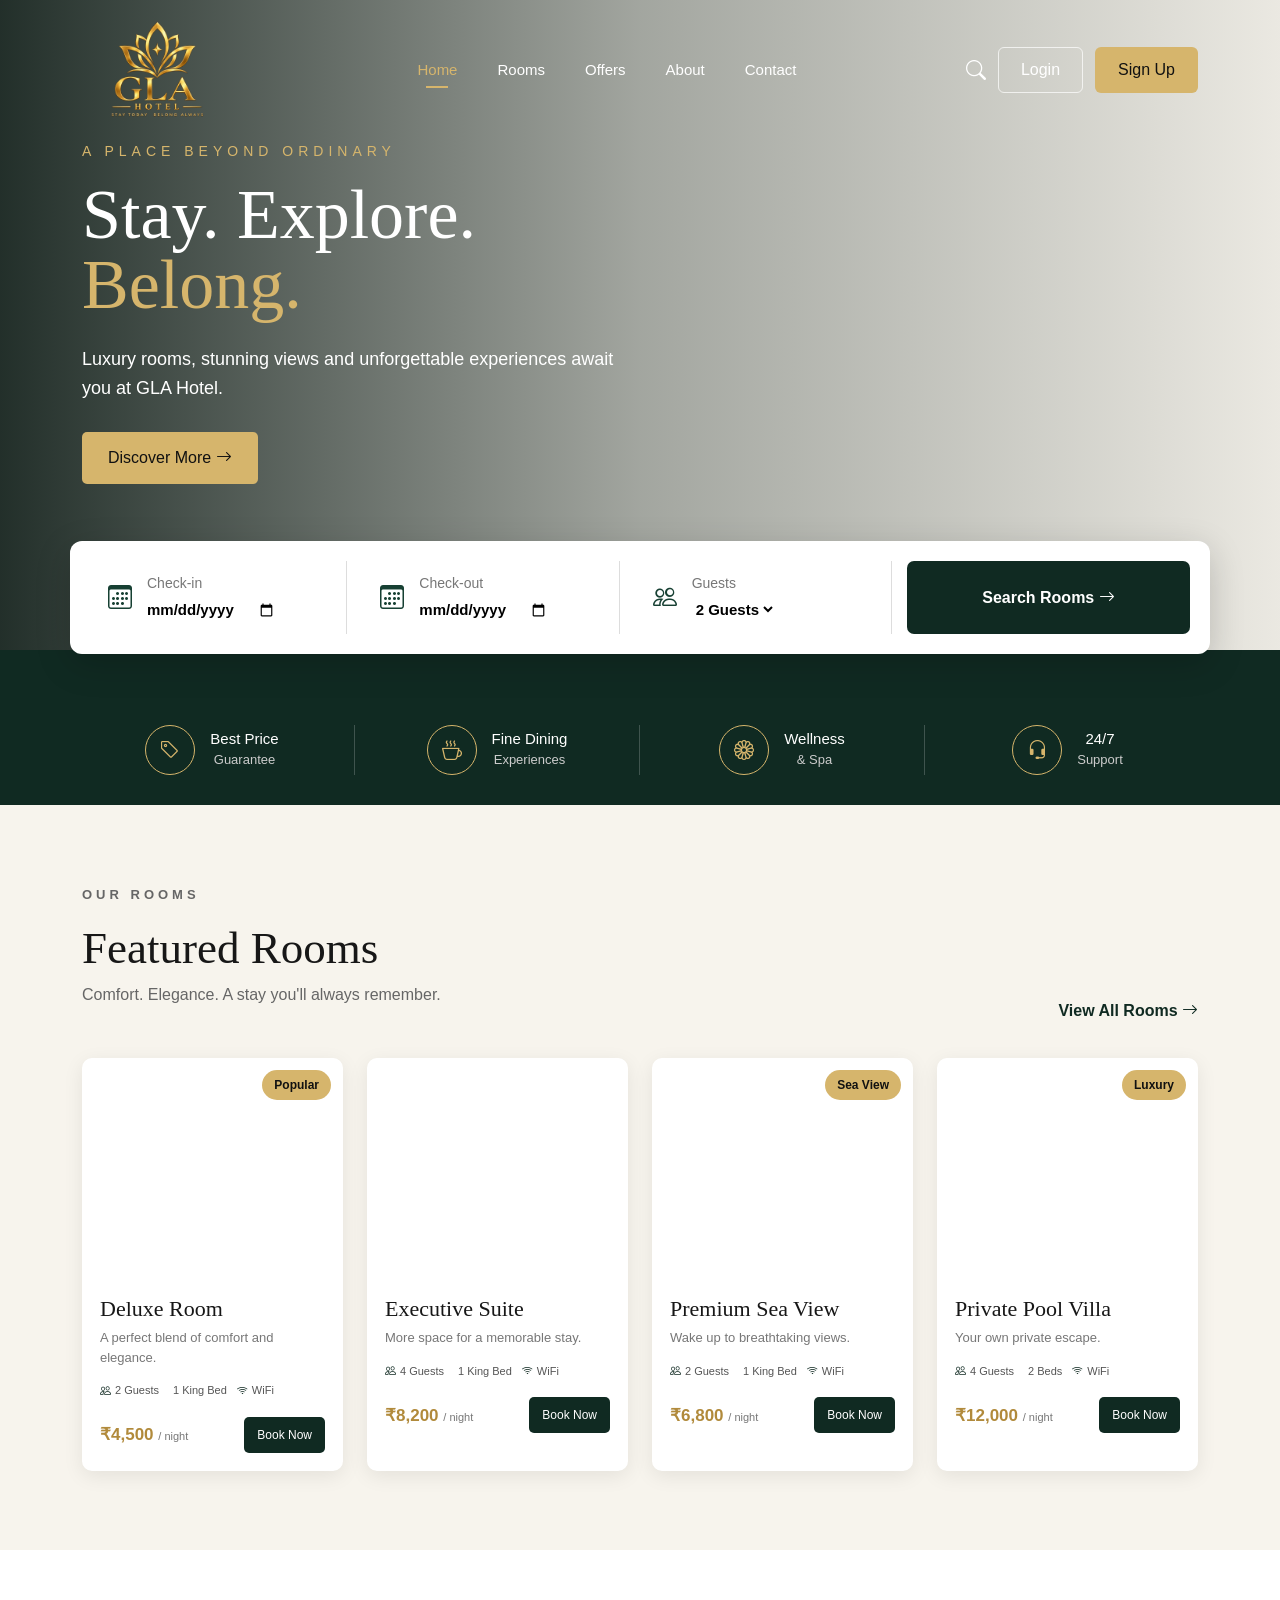
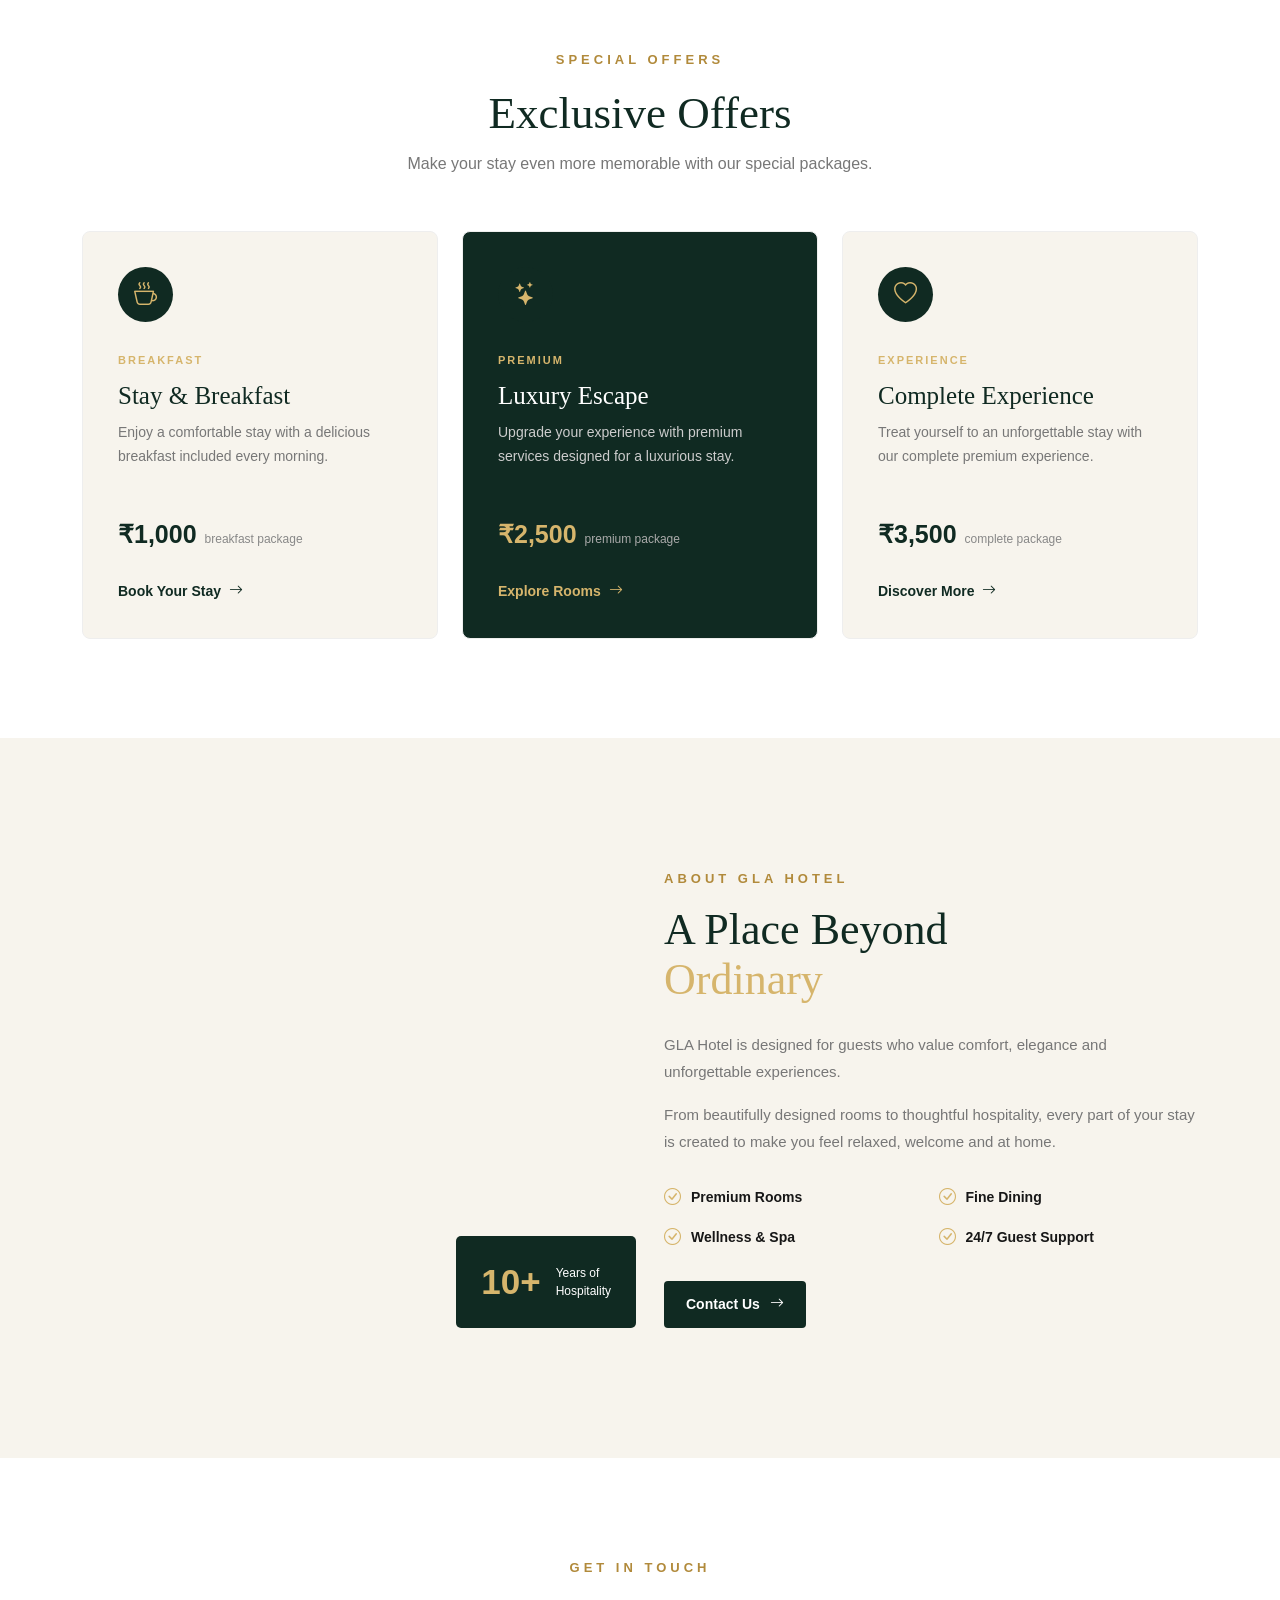
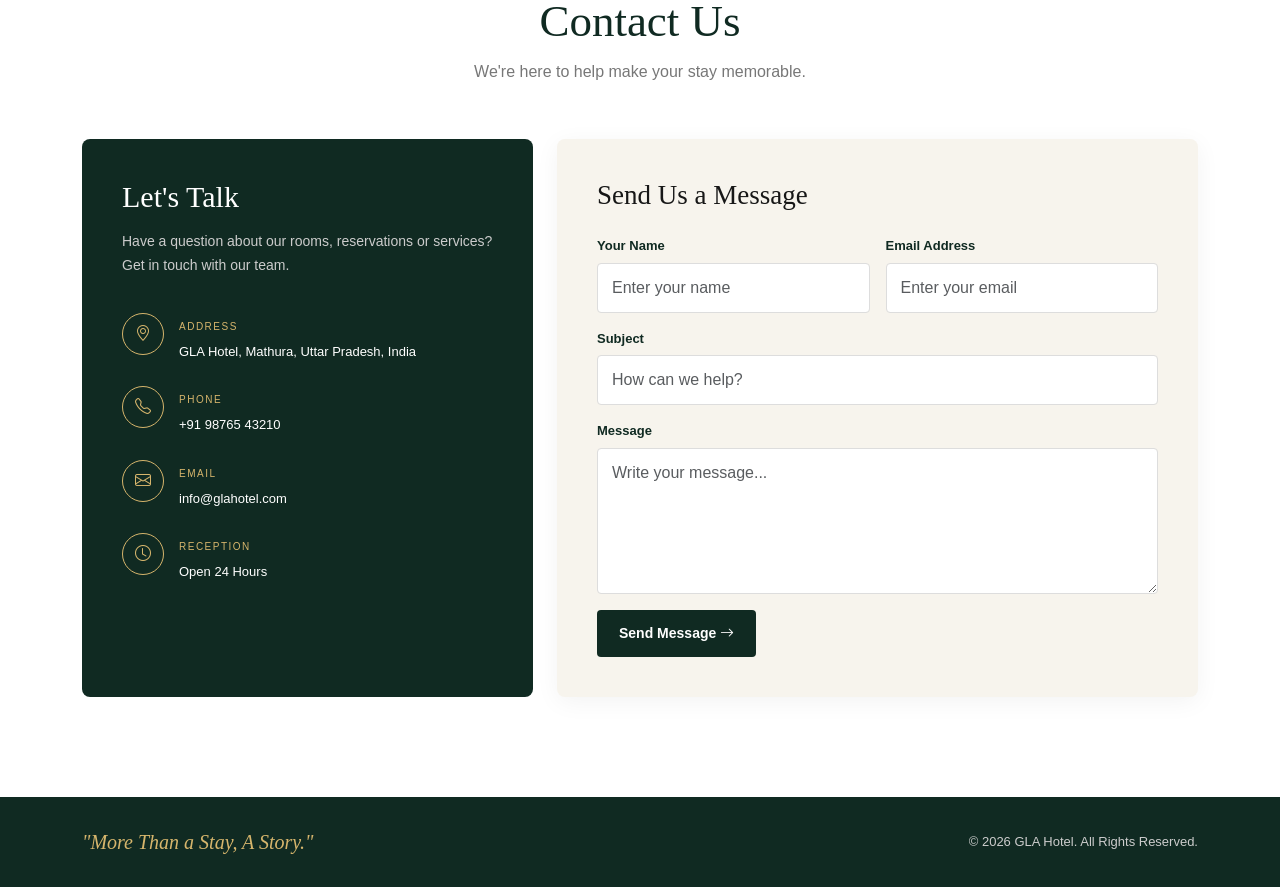
==== commit bf28be12: "Updated UI/UX" ====
--- a/frontend/index.html
+++ b/frontend/index.html
@@ -7,6 +7,7 @@
     <meta name="viewport" content="width=device-width, initial-scale=1.0">
 
     <title>GLA Hotel</title>
+    <link rel="icon" type="image/webp" href="assets/logo.webp">
 
     <!-- Bootstrap CSS -->
     <link
@@ -26,6 +27,16 @@
 </head>
 
 <body>
+
+<!-- ================= PAGE LOADER ================= -->
+<div class="page-loader" id="pageLoader" aria-label="Loading GLA Hotel" role="status">
+    <div class="page-loader-inner">
+        <img src="assets/logo.webp" alt="GLA Hotel" class="loader-logo">
+        <div class="loader-spinner" aria-hidden="true"></div>
+        <p>Preparing your stay...</p>
+    </div>
+</div>
+
 
 
 <!-- ================= NAVBAR ================= -->
@@ -530,12 +541,11 @@
                     onclick="showRoomDetails('Deluxe Room')"
                 >
 
-                    <div class="room-image">
+                    <div class="room-image lightbox-trigger">
 
                         <img
                             src="assets/room-deluxe.webp"
-                            alt="Deluxe Room"
-                        >
+                            alt="Deluxe Room" loading="lazy" decoding="async">
 
 
                         <span class="room-badge">
@@ -610,12 +620,11 @@
                     onclick="showRoomDetails('Executive Suite')"
                 >
 
-                    <div class="room-image">
+                    <div class="room-image lightbox-trigger">
 
                         <img
                             src="assets/room-suite.webp"
-                            alt="Executive Suite"
-                        >
+                            alt="Executive Suite" loading="lazy" decoding="async">
 
                     </div>
 
@@ -685,12 +694,11 @@
                     onclick="showRoomDetails('Premium Sea View')"
                 >
 
-                    <div class="room-image">
+                    <div class="room-image lightbox-trigger">
 
                         <img
                             src="assets/room-seaview.webp"
-                            alt="Premium Sea View"
-                        >
+                            alt="Premium Sea View" loading="lazy" decoding="async">
 
 
                         <span class="room-badge">
@@ -765,12 +773,11 @@
                     onclick="showRoomDetails('Private Pool Villa')"
                 >
 
-                    <div class="room-image">
+                    <div class="room-image lightbox-trigger">
 
                         <img
                             src="assets/room-villa.webp"
-                            alt="Private Pool Villa"
-                        >
+                            alt="Private Pool Villa" loading="lazy" decoding="async">
 
 
                         <span class="room-badge">
@@ -1043,8 +1050,7 @@
 
                     <img
                         src="assets/about-hotel.webp"
-                        alt="GLA Hotel"
-                    >
+                        alt="GLA Hotel" loading="lazy" decoding="async">
 
                     <div class="about-experience">
 
@@ -1802,6 +1808,32 @@
 </div>
 
 
+
+<!-- ================= IMAGE LIGHTBOX ================= -->
+<div class="image-lightbox" id="imageLightbox" aria-hidden="true">
+    <button class="lightbox-close" type="button" onclick="closeLightbox()" aria-label="Close image viewer">
+        <i class="bi bi-x-lg"></i>
+    </button>
+
+    <button class="lightbox-prev" type="button" onclick="changeLightboxImage(-1)" aria-label="Previous image">
+        <i class="bi bi-chevron-left"></i>
+    </button>
+
+    <div class="lightbox-content">
+        <img id="lightboxImage" src="" alt="Room preview">
+        <p id="lightboxCaption"></p>
+    </div>
+
+    <button class="lightbox-next" type="button" onclick="changeLightboxImage(1)" aria-label="Next image">
+        <i class="bi bi-chevron-right"></i>
+    </button>
+</div>
+
+<!-- ================= BACK TO TOP ================= -->
+<button class="back-to-top" id="backToTop" type="button" onclick="scrollToTop()" aria-label="Back to top">
+    <i class="bi bi-arrow-up"></i>
+</button>
+
 <!-- ================= FOOTER ================= -->
 
 <footer class="footer">
--- a/frontend/style.css
+++ b/frontend/style.css
@@ -2027,4 +2027,372 @@
         font-size: 10px;
     }
 
-}+}
+
+/* =========================================================
+   PHASE 1 — VISUAL POLISH
+   Additive styles only. Existing theme/layout preserved.
+   ========================================================= */
+
+/* ---------- HERO SPACING FIX ---------- */
+.hero-content {
+    padding-bottom: 125px;
+}
+
+/* ---------- SCROLL REVEAL ---------- */
+.reveal {
+    opacity: 0;
+    transform: translateY(28px);
+    transition: opacity 0.7s ease, transform 0.7s ease;
+    will-change: opacity, transform;
+}
+
+.reveal.reveal-visible {
+    opacity: 1;
+    transform: translateY(0);
+}
+
+.reveal-delay-1 { transition-delay: 0.08s; }
+.reveal-delay-2 { transition-delay: 0.16s; }
+.reveal-delay-3 { transition-delay: 0.24s; }
+
+/* ---------- IMPROVED ROOM HOVER ---------- */
+.room-card {
+    transform: translateY(0);
+    transition: transform 0.35s ease, box-shadow 0.35s ease;
+}
+
+.room-card:hover {
+    transform: translateY(-10px);
+    box-shadow: 0 18px 38px rgba(0, 0, 0, 0.16);
+}
+
+.room-image {
+    cursor: zoom-in;
+}
+
+.room-image::after {
+    content: "\\F4D6";
+    font-family: "bootstrap-icons";
+    position: absolute;
+    left: 50%;
+    top: 50%;
+    width: 46px;
+    height: 46px;
+    display: flex;
+    align-items: center;
+    justify-content: center;
+    transform: translate(-50%, -42%);
+    border-radius: 50%;
+    background: rgba(16, 42, 34, 0.88);
+    color: #d6b56c;
+    font-size: 18px;
+    opacity: 0;
+    transition: opacity 0.3s ease, transform 0.3s ease;
+    pointer-events: none;
+}
+
+.room-card:hover .room-image::after {
+    opacity: 1;
+    transform: translate(-50%, -50%);
+}
+
+.room-image img {
+    transition: transform 0.65s ease, filter 0.35s ease;
+}
+
+.room-card:hover .room-image img {
+    transform: scale(1.08);
+    filter: brightness(0.88);
+}
+
+/* ---------- IMAGE LIGHTBOX ---------- */
+.image-lightbox {
+    position: fixed;
+    inset: 0;
+    z-index: 10000;
+    display: none;
+    align-items: center;
+    justify-content: center;
+    padding: 35px 75px;
+    background: rgba(4, 14, 11, 0.94);
+    opacity: 0;
+    transition: opacity 0.25s ease;
+}
+
+.image-lightbox.show {
+    display: flex;
+    opacity: 1;
+}
+
+.lightbox-content {
+    max-width: min(1000px, 88vw);
+    max-height: 88vh;
+    text-align: center;
+}
+
+.lightbox-content img {
+    display: block;
+    max-width: 100%;
+    max-height: 78vh;
+    object-fit: contain;
+    border-radius: 8px;
+    box-shadow: 0 20px 60px rgba(0, 0, 0, 0.45);
+}
+
+.lightbox-content p {
+    margin: 14px 0 0;
+    color: white;
+    font-size: 14px;
+    letter-spacing: 0.5px;
+}
+
+.lightbox-close,
+.lightbox-prev,
+.lightbox-next {
+    position: absolute;
+    border: 1px solid rgba(214, 181, 108, 0.55);
+    background: rgba(16, 42, 34, 0.9);
+    color: #d6b56c;
+    width: 46px;
+    height: 46px;
+    border-radius: 50%;
+    display: flex;
+    align-items: center;
+    justify-content: center;
+    cursor: pointer;
+    transition: 0.25s ease;
+}
+
+.lightbox-close:hover,
+.lightbox-prev:hover,
+.lightbox-next:hover {
+    background: #d6b56c;
+    color: #102a22;
+}
+
+.lightbox-close {
+    top: 25px;
+    right: 25px;
+}
+
+.lightbox-prev {
+    left: 25px;
+    top: 50%;
+    transform: translateY(-50%);
+}
+
+.lightbox-next {
+    right: 25px;
+    top: 50%;
+    transform: translateY(-50%);
+}
+
+/* ---------- ACTIVE NAVBAR ---------- */
+.nav-link {
+    position: relative;
+}
+
+.nav-link::after {
+    content: "";
+    position: absolute;
+    left: 50%;
+    bottom: 1px;
+    width: 0;
+    height: 2px;
+    background: #d6b56c;
+    transform: translateX(-50%);
+    transition: width 0.25s ease;
+}
+
+.nav-link.active::after,
+.nav-link:hover::after {
+    width: 22px;
+}
+
+/* ---------- BACK TO TOP ---------- */
+.back-to-top {
+    position: fixed;
+    right: 24px;
+    bottom: 24px;
+    z-index: 9998;
+    width: 46px;
+    height: 46px;
+    border: 1px solid rgba(214, 181, 108, 0.7);
+    border-radius: 50%;
+    background: #102a22;
+    color: #d6b56c;
+    display: flex;
+    align-items: center;
+    justify-content: center;
+    font-size: 18px;
+    cursor: pointer;
+    opacity: 0;
+    visibility: hidden;
+    transform: translateY(15px);
+    transition: opacity 0.3s ease, visibility 0.3s ease, transform 0.3s ease, background 0.25s ease;
+}
+
+.back-to-top.show {
+    opacity: 1;
+    visibility: visible;
+    transform: translateY(0);
+}
+
+.back-to-top:hover {
+    background: #d6b56c;
+    color: #102a22;
+}
+
+/* ---------- PAGE LOADER ---------- */
+.page-loader {
+    position: fixed;
+    inset: 0;
+    z-index: 20000;
+    display: flex;
+    align-items: center;
+    justify-content: center;
+    background: #102a22;
+    opacity: 1;
+    visibility: visible;
+    transition: opacity 0.5s ease, visibility 0.5s ease;
+}
+
+.page-loader.hide {
+    opacity: 0;
+    visibility: hidden;
+    pointer-events: none;
+}
+
+.page-loader-inner {
+    text-align: center;
+}
+
+.loader-logo {
+    width: 120px;
+    max-width: 40vw;
+    margin-bottom: 22px;
+    animation: loaderPulse 1.8s ease-in-out infinite;
+}
+
+.loader-spinner {
+    width: 30px;
+    height: 30px;
+    margin: 0 auto 15px;
+    border: 2px solid rgba(214, 181, 108, 0.25);
+    border-top-color: #d6b56c;
+    border-radius: 50%;
+    animation: loaderSpin 0.9s linear infinite;
+}
+
+.page-loader p {
+    margin: 0;
+    color: rgba(255, 255, 255, 0.78);
+    font-size: 12px;
+    letter-spacing: 2px;
+    text-transform: uppercase;
+}
+
+@keyframes loaderSpin {
+    to { transform: rotate(360deg); }
+}
+
+@keyframes loaderPulse {
+    0%, 100% { transform: scale(1); opacity: 0.85; }
+    50% { transform: scale(1.04); opacity: 1; }
+}
+
+/* ---------- ACCESSIBILITY ---------- */
+button:focus-visible,
+a:focus-visible,
+input:focus-visible,
+select:focus-visible {
+    outline: 2px solid #d6b56c;
+    outline-offset: 3px;
+}
+
+@media (prefers-reduced-motion: reduce) {
+    html { scroll-behavior: auto; }
+
+    .reveal,
+    .room-card,
+    .room-image img,
+    .back-to-top,
+    .page-loader,
+    .image-lightbox {
+        transition: none !important;
+    }
+
+    .loader-logo,
+    .loader-spinner {
+        animation: none !important;
+    }
+}
+
+@media (max-width: 991px) {
+    .hero-content {
+        padding-bottom: 170px;
+    }
+
+    .booking-box {
+        bottom: -75px;
+    }
+
+    .image-lightbox {
+        padding: 30px 60px;
+    }
+}
+
+@media (max-width: 767px) {
+    .hero-content {
+        padding-bottom: 210px;
+    }
+
+    .booking-box {
+        bottom: -115px;
+    }
+
+    .lightbox-close {
+        top: 15px;
+        right: 15px;
+    }
+
+    .lightbox-prev {
+        left: 12px;
+    }
+
+    .lightbox-next {
+        right: 12px;
+    }
+
+    .back-to-top {
+        right: 15px;
+        bottom: 15px;
+        width: 42px;
+        height: 42px;
+    }
+}
+
+@media (max-width: 576px) {
+    .hero-content {
+        padding-bottom: 250px;
+    }
+
+    .booking-box {
+        bottom: -150px;
+    }
+
+    .image-lightbox {
+        padding: 55px 48px 30px;
+    }
+
+    .lightbox-content img {
+        max-height: 68vh;
+    }
+
+    .lightbox-prev,
+    .lightbox-next {
+        width: 38px;
+        height: 38px;
+    }
+}
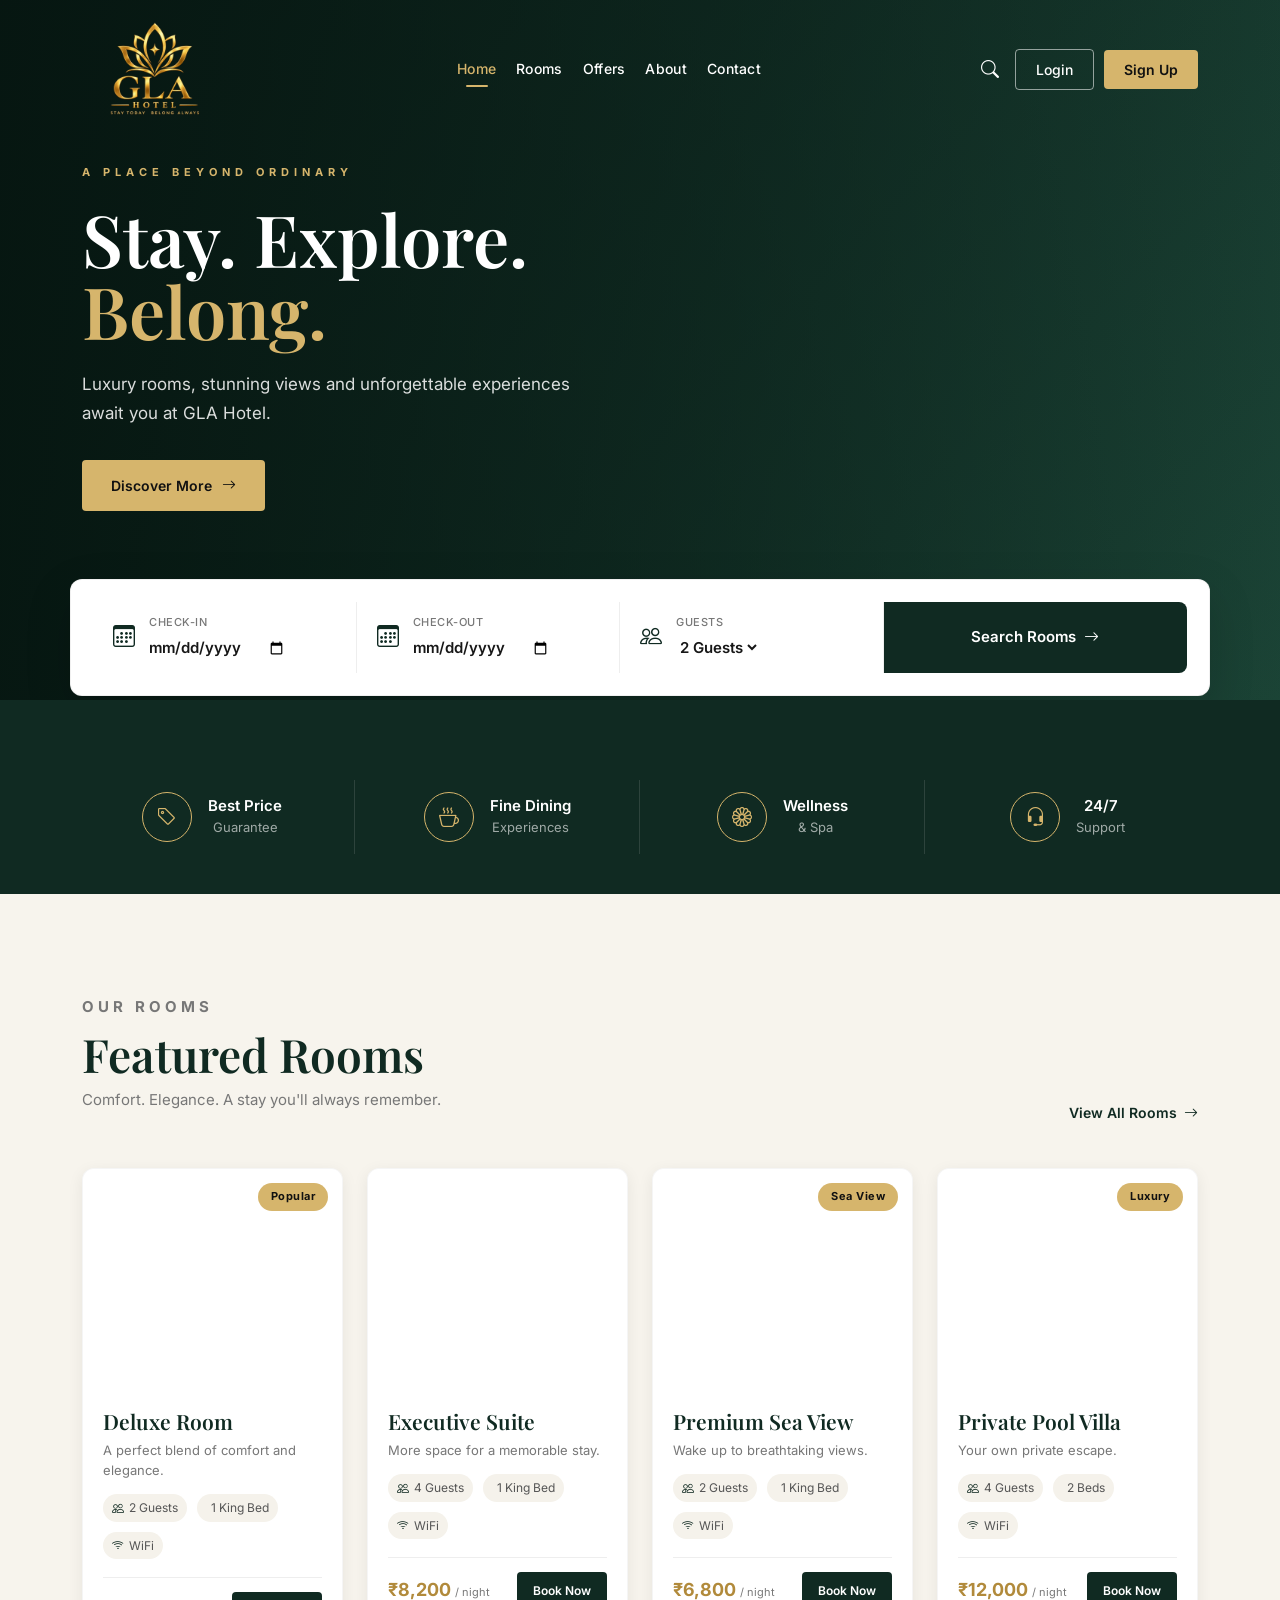
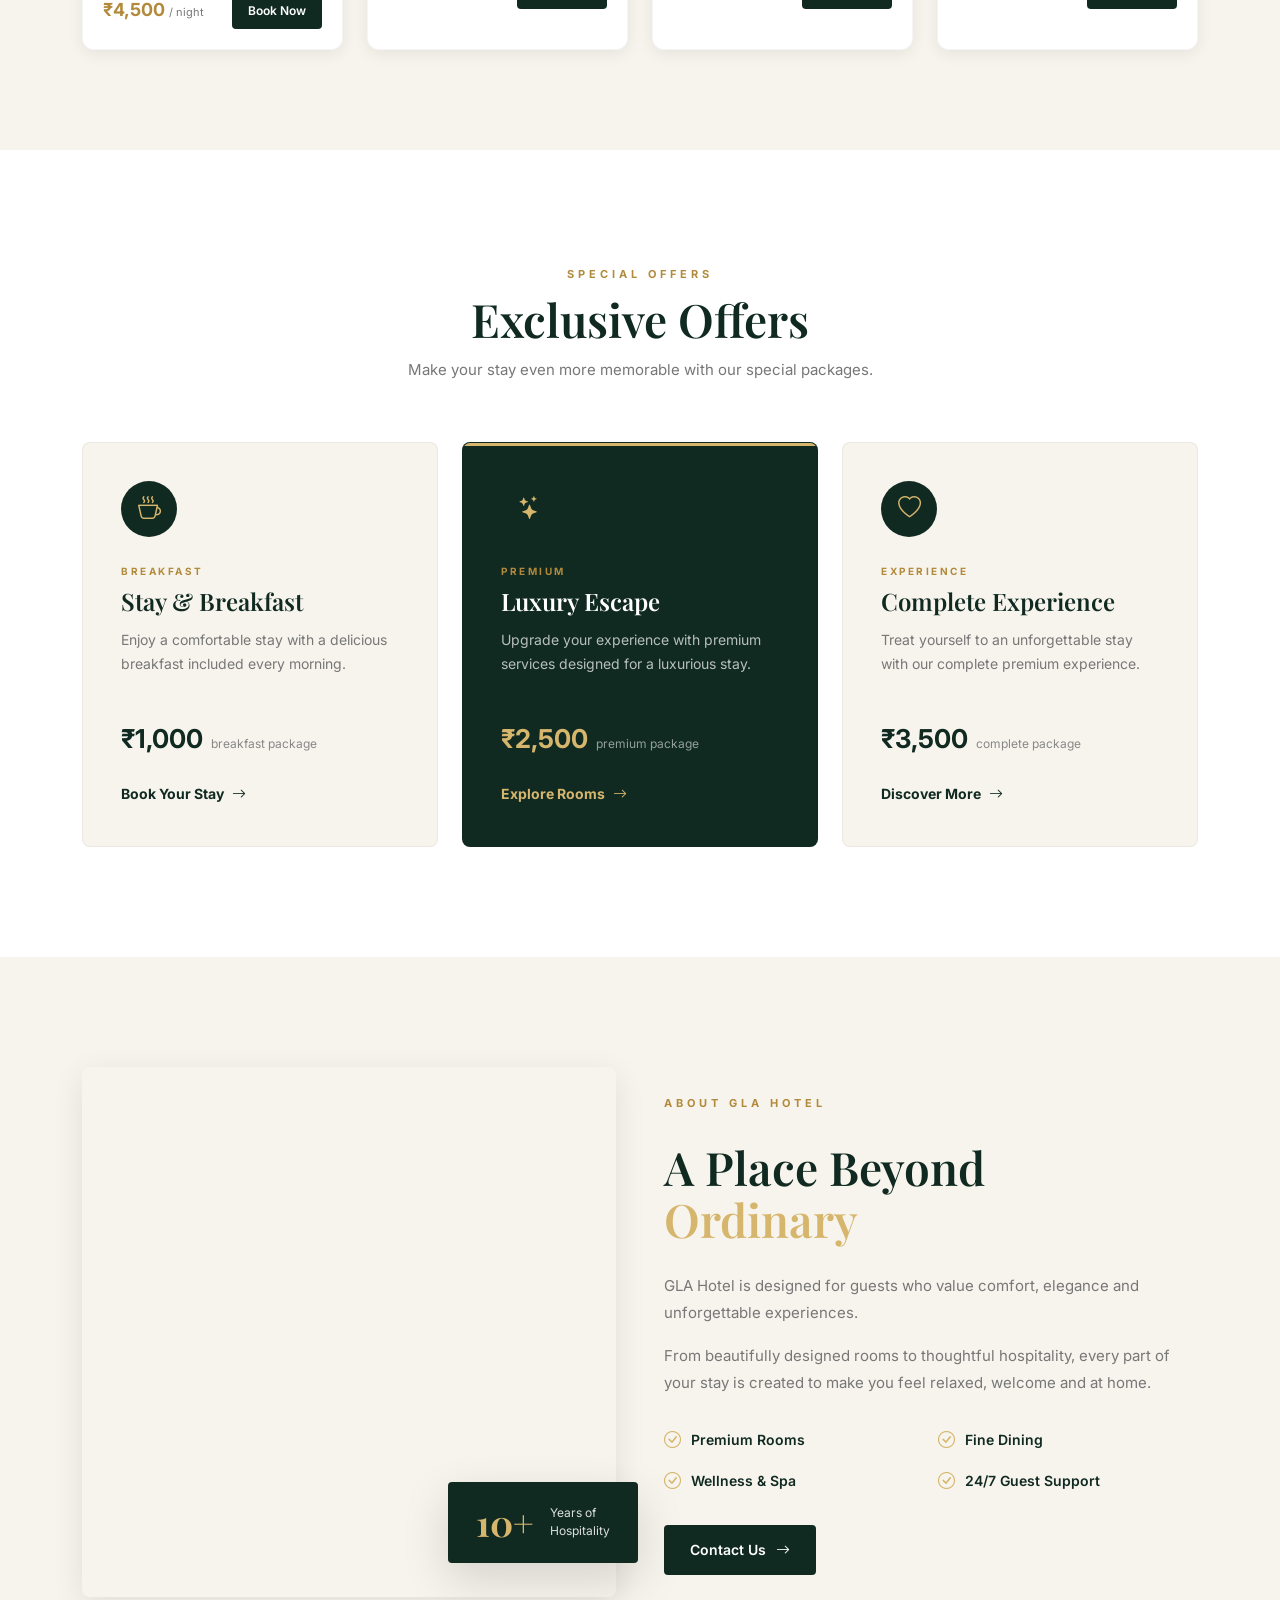
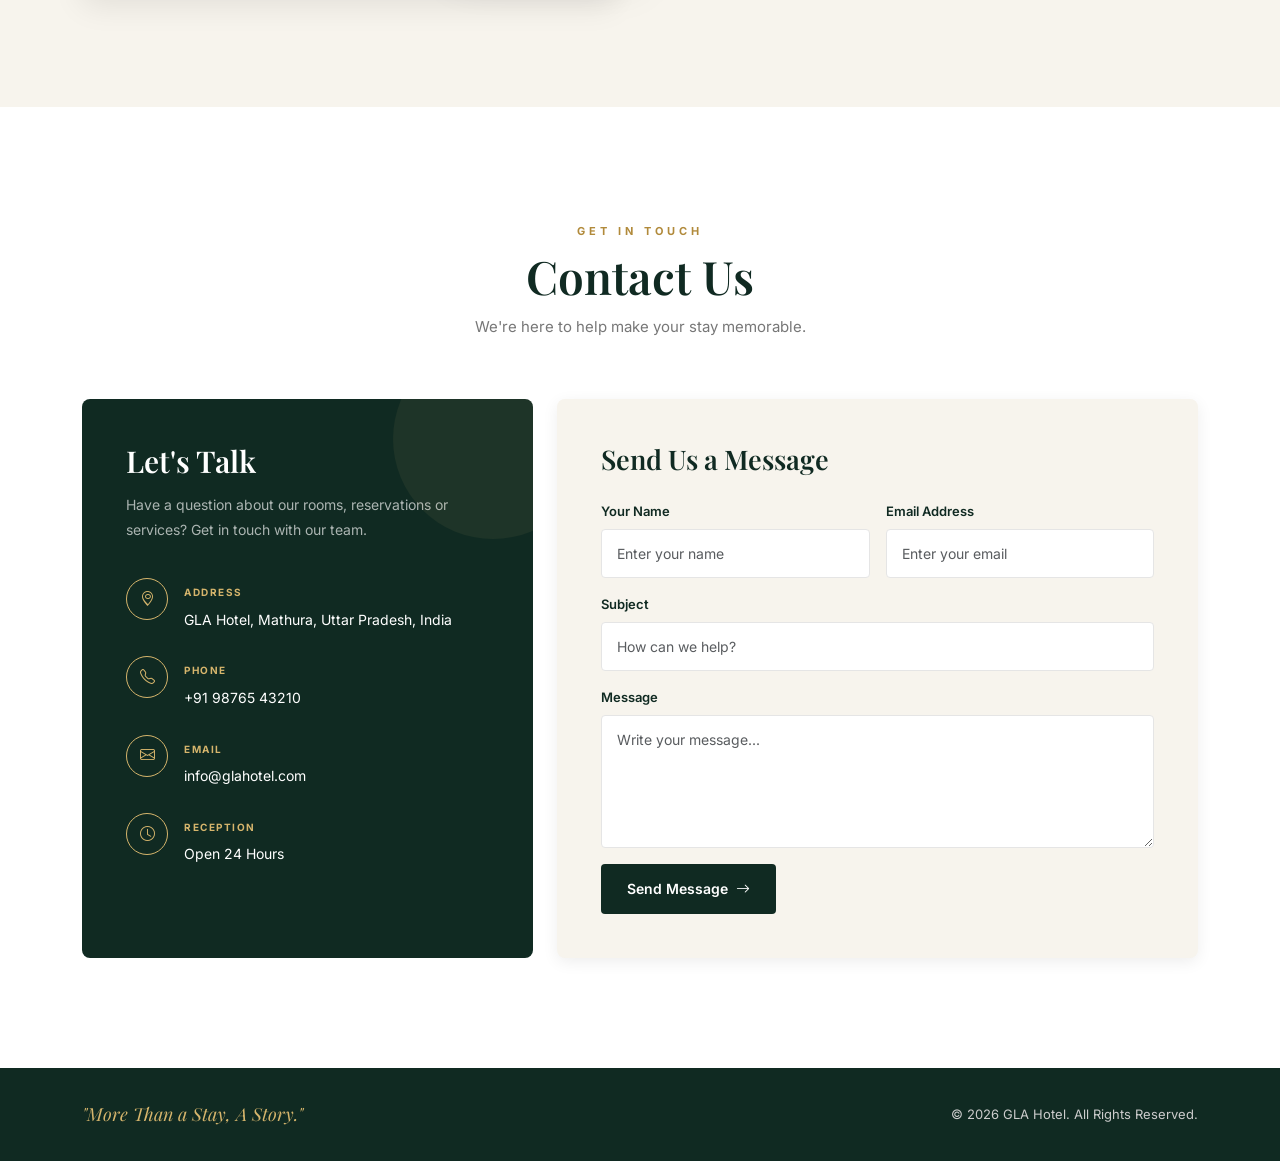
==== commit 87114c13: "Updated UI" ====
--- a/frontend/index.html
+++ b/frontend/index.html
@@ -6,7 +6,8 @@
     <meta charset="UTF-8">
     <meta name="viewport" content="width=device-width, initial-scale=1.0">
 
-    <title>GLA Hotel</title>
+    <title>GLA Hotel — Luxury Stays & Unforgettable Experiences</title>
+    <meta name="description" content="GLA Hotel offers luxury rooms, stunning views and fine dining. Book your perfect stay today.">
     <link rel="icon" type="image/webp" href="assets/logo.webp">
 
     <!-- Bootstrap CSS -->
@@ -21,7 +22,10 @@
         href="https://cdn.jsdelivr.net/npm/bootstrap-icons@1.11.3/font/bootstrap-icons.min.css"
     >
 
-    <!-- Custom CSS -->
+    <!-- Theme (shared tokens & fonts) -->
+    <link rel="stylesheet" href="theme.css">
+
+    <!-- Page CSS -->
     <link rel="stylesheet" href="style.css">
 
 </head>
@@ -41,7 +45,7 @@
 
 <!-- ================= NAVBAR ================= -->
 
-<nav class="navbar navbar-expand-lg navbar-dark hotel-navbar">
+<nav class="navbar navbar-expand-lg navbar-dark hotel-navbar overlay" id="mainNav">
 
     <div class="container">
 
--- a/frontend/theme.css
+++ b/frontend/theme.css
@@ -0,0 +1,513 @@
+/* =============================================================
+   GLA HOTEL - SHARED DESIGN TOKENS & UTILITY CLASSES
+   Import this file in every page's <head> BEFORE the page CSS.
+   ============================================================= */
+
+/* Google Fonts */
+@import url('https://fonts.googleapis.com/css2?family=Playfair+Display:ital,wght@0,400;0,600;0,700;1,400&family=Inter:wght@300;400;500;600;700&display=swap');
+
+/* CSS Variables */
+:root {
+    --clr-forest:       #102a22;
+    --clr-forest-light: #174033;
+    --clr-gold:         #d6b56c;
+    --clr-gold-deep:    #b18a3b;
+    --clr-gold-hover:   #c29e52;
+    --clr-cream:        #f7f4ed;
+    --clr-white:        #ffffff;
+    --clr-ink:          #171717;
+    --clr-text-muted:   #777777;
+    --clr-text-light:   #cccccc;
+    --clr-border:       #e5e5e5;
+    --clr-border-light: #eeeeee;
+    --font-serif: 'Playfair Display', Georgia, serif;
+    --font-sans:  'Inter', Arial, sans-serif;
+    --radius-sm:  4px;
+    --radius-md:  8px;
+    --radius-lg:  12px;
+    --radius-pill: 50px;
+    --shadow-soft:   0 4px 16px rgba(0,0,0,0.07);
+    --shadow-card:   0 8px 32px rgba(0,0,0,0.09);
+    --shadow-strong: 0 16px 48px rgba(0,0,0,0.14);
+    --shadow-glow:   0 0 0 3px rgba(214,181,108,0.18);
+    --transition-fast: 0.2s ease;
+    --transition:      0.3s ease;
+    --transition-slow: 0.55s ease;
+}
+
+/* Base Reset */
+*, *::before, *::after {
+    margin: 0;
+    padding: 0;
+    box-sizing: border-box;
+}
+
+html { scroll-behavior: smooth; }
+
+body {
+    font-family: var(--font-sans);
+    color: var(--clr-ink);
+    background: var(--clr-cream);
+    overflow-x: hidden;
+    -webkit-font-smoothing: antialiased;
+    line-height: 1.6;
+}
+
+img { max-width: 100%; }
+
+/* Navbar - base */
+.hotel-navbar {
+    padding: 16px 0;
+    z-index: 100;
+    transition: background var(--transition), box-shadow var(--transition);
+}
+
+.navbar-brand img {
+    width: 145px;
+    height: auto;
+    transition: opacity var(--transition-fast);
+}
+
+.navbar-brand:hover img { opacity: 0.85; }
+
+.nav-link {
+    color: white !important;
+    font-family: var(--font-sans);
+    font-size: 14px;
+    font-weight: 500;
+    letter-spacing: 0.3px;
+    margin: 0 10px;
+    padding: 6px 0 !important;
+    position: relative;
+    transition: color var(--transition-fast);
+}
+
+.nav-link::after {
+    content: '';
+    position: absolute;
+    bottom: 0;
+    left: 50%;
+    transform: translateX(-50%);
+    width: 0;
+    height: 2px;
+    background: var(--clr-gold);
+    border-radius: 2px;
+    transition: width var(--transition-fast);
+}
+
+.nav-link:hover,
+.nav-link.active {
+    color: var(--clr-gold) !important;
+}
+
+.nav-link:hover::after,
+.nav-link.active::after { width: 22px; }
+
+.navbar-buttons {
+    display: flex;
+    align-items: center;
+    gap: 10px;
+}
+
+.search-icon {
+    border: none;
+    background: transparent;
+    color: white;
+    font-size: 18px;
+    cursor: pointer;
+    padding: 6px;
+    border-radius: var(--radius-sm);
+    transition: color var(--transition-fast);
+    line-height: 1;
+}
+
+.search-icon:hover { color: var(--clr-gold); }
+
+.login-btn {
+    color: white;
+    border: 1px solid rgba(255,255,255,0.55);
+    padding: 9px 20px;
+    border-radius: var(--radius-sm);
+    font-size: 14px;
+    font-weight: 500;
+    text-decoration: none;
+    transition: background var(--transition-fast), color var(--transition-fast), border-color var(--transition-fast);
+    cursor: pointer;
+    background: transparent;
+    font-family: var(--font-sans);
+    display: inline-block;
+}
+
+.login-btn:hover {
+    background: white;
+    color: var(--clr-forest);
+    border-color: white;
+}
+
+.signup-btn {
+    background: var(--clr-gold);
+    color: #111;
+    border: none;
+    padding: 9px 20px;
+    border-radius: var(--radius-sm);
+    font-size: 14px;
+    font-weight: 600;
+    text-decoration: none;
+    transition: background var(--transition-fast);
+    cursor: pointer;
+    font-family: var(--font-sans);
+}
+
+.signup-btn:hover { background: var(--clr-gold-hover); }
+
+/* Section label */
+.section-label {
+    display: inline-block;
+    color: var(--clr-gold-deep);
+    font-size: 11px;
+    font-weight: 700;
+    letter-spacing: 4px;
+    text-transform: uppercase;
+    margin-bottom: 10px;
+}
+
+/* Page Header (inner pages) */
+.page-header {
+    background: var(--clr-forest);
+    color: white;
+    text-align: center;
+    padding: 80px 0 110px;
+    position: relative;
+    overflow: hidden;
+}
+
+.page-header::before {
+    content: '';
+    position: absolute;
+    inset: 0;
+    background: radial-gradient(ellipse at 70% 50%, rgba(214,181,108,0.08) 0%, transparent 65%);
+    pointer-events: none;
+}
+
+.page-header .section-label {
+    color: var(--clr-gold);
+    margin-bottom: 14px;
+}
+
+.page-header h1 {
+    font-family: var(--font-serif);
+    font-size: 54px;
+    font-weight: 600;
+    line-height: 1.1;
+    margin-bottom: 16px;
+    color: white;
+}
+
+.page-header p:last-child {
+    color: rgba(255,255,255,0.72);
+    max-width: 580px;
+    margin: 0 auto;
+    font-size: 15px;
+    line-height: 1.7;
+}
+
+/* header-content variant */
+.header-content span {
+    display: inline-block;
+    color: var(--clr-gold);
+    font-size: 11px;
+    font-weight: 700;
+    letter-spacing: 4px;
+    text-transform: uppercase;
+    margin-bottom: 14px;
+}
+
+.header-content h1 {
+    font-family: var(--font-serif);
+    font-size: 48px;
+    font-weight: 600;
+    color: white;
+    margin: 0 0 12px;
+}
+
+.header-content p {
+    color: rgba(255,255,255,0.72);
+    font-size: 15px;
+    margin: 0;
+}
+
+/* Footer - simple variant */
+.footer {
+    background: var(--clr-forest);
+    color: white;
+    padding: 32px 0;
+}
+
+.footer p {
+    margin: 0;
+    color: var(--clr-text-light);
+    font-size: 13px;
+}
+
+.footer-quote {
+    color: var(--clr-gold) !important;
+    font-family: var(--font-serif);
+    font-size: 18px !important;
+    font-style: italic;
+}
+
+/* Footer - expanded variant */
+.footer-content {
+    display: grid;
+    grid-template-columns: 2fr 1fr 1fr;
+    gap: 40px;
+    padding-bottom: 30px;
+    border-bottom: 1px solid rgba(255,255,255,0.12);
+    margin-bottom: 28px;
+}
+
+.footer h3 {
+    color: var(--clr-gold);
+    font-family: var(--font-serif);
+    font-size: 22px;
+    margin-bottom: 10px;
+}
+
+.footer h4 {
+    font-size: 14px;
+    font-weight: 600;
+    letter-spacing: 0.5px;
+    margin-bottom: 16px;
+    color: white;
+}
+
+.footer-content > div > p {
+    color: rgba(255,255,255,0.65);
+    font-size: 13px;
+    line-height: 1.7;
+}
+
+.footer a {
+    display: block;
+    color: rgba(255,255,255,0.65);
+    text-decoration: none;
+    margin-bottom: 9px;
+    font-size: 13px;
+    transition: color var(--transition-fast);
+}
+
+.footer a:hover { color: var(--clr-gold); }
+
+.footer-bottom { text-align: center; }
+
+.footer-bottom p {
+    margin: 0;
+    font-size: 13px;
+    color: rgba(255,255,255,0.5);
+}
+
+/* Form control */
+.form-control {
+    border: 1px solid var(--clr-border);
+    border-radius: var(--radius-sm);
+    padding: 12px 14px;
+    font-size: 14px;
+    font-family: var(--font-sans);
+    color: var(--clr-ink);
+    background: white;
+    transition: border-color var(--transition-fast), box-shadow var(--transition-fast);
+    width: 100%;
+}
+
+.form-control:focus {
+    outline: none;
+    border-color: var(--clr-gold);
+    box-shadow: var(--shadow-glow);
+}
+
+/* Accessibility */
+button:focus-visible,
+a:focus-visible,
+input:focus-visible,
+select:focus-visible,
+textarea:focus-visible {
+    outline: 2px solid var(--clr-gold);
+    outline-offset: 3px;
+}
+
+/* Scroll Reveal */
+.reveal {
+    opacity: 0;
+    transform: translateY(24px);
+    transition: opacity 0.65s ease, transform 0.65s ease;
+    will-change: opacity, transform;
+}
+
+.reveal.reveal-visible { opacity: 1; transform: translateY(0); }
+.reveal-delay-1 { transition-delay: 0.08s; }
+.reveal-delay-2 { transition-delay: 0.16s; }
+.reveal-delay-3 { transition-delay: 0.24s; }
+.reveal-delay-4 { transition-delay: 0.32s; }
+
+/* Back to top */
+.back-to-top {
+    position: fixed;
+    right: 24px;
+    bottom: 24px;
+    z-index: 9998;
+    width: 44px;
+    height: 44px;
+    border: 1px solid rgba(214,181,108,0.6);
+    border-radius: 50%;
+    background: var(--clr-forest);
+    color: var(--clr-gold);
+    display: flex;
+    align-items: center;
+    justify-content: center;
+    font-size: 17px;
+    cursor: pointer;
+    opacity: 0;
+    visibility: hidden;
+    transform: translateY(12px);
+    transition: opacity var(--transition), visibility var(--transition), transform var(--transition), background var(--transition-fast);
+}
+
+.back-to-top.show { opacity: 1; visibility: visible; transform: translateY(0); }
+.back-to-top:hover { background: var(--clr-gold); color: var(--clr-forest); }
+
+/* Page Loader */
+.page-loader {
+    position: fixed;
+    inset: 0;
+    z-index: 20000;
+    display: flex;
+    align-items: center;
+    justify-content: center;
+    background: var(--clr-forest);
+    opacity: 1;
+    visibility: visible;
+    transition: opacity 0.5s ease, visibility 0.5s ease;
+}
+
+.page-loader.hide { opacity: 0; visibility: hidden; pointer-events: none; }
+.page-loader-inner { text-align: center; }
+
+.loader-logo {
+    width: 110px;
+    max-width: 38vw;
+    margin-bottom: 20px;
+    animation: loaderPulse 1.8s ease-in-out infinite;
+}
+
+.loader-spinner {
+    width: 28px;
+    height: 28px;
+    margin: 0 auto 14px;
+    border: 2px solid rgba(214,181,108,0.2);
+    border-top-color: var(--clr-gold);
+    border-radius: 50%;
+    animation: loaderSpin 0.85s linear infinite;
+}
+
+.page-loader p {
+    margin: 0;
+    color: rgba(255,255,255,0.7);
+    font-size: 11px;
+    letter-spacing: 2.5px;
+    text-transform: uppercase;
+    font-family: var(--font-sans);
+}
+
+@keyframes loaderSpin { to { transform: rotate(360deg); } }
+@keyframes loaderPulse {
+    0%, 100% { transform: scale(1); opacity: 0.85; }
+    50%       { transform: scale(1.04); opacity: 1; }
+}
+
+/* Progress Stepper */
+.booking-progress {
+    background: white;
+    padding: 28px 0;
+    border-bottom: 1px solid var(--clr-border-light);
+    box-shadow: 0 2px 12px rgba(0,0,0,0.04);
+}
+
+.progress-wrapper {
+    display: flex;
+    align-items: center;
+    justify-content: center;
+    max-width: 820px;
+    margin: 0 auto;
+}
+
+.progress-step {
+    display: flex;
+    flex-direction: column;
+    align-items: center;
+    min-width: 90px;
+    color: #aaa;
+    font-size: 12px;
+    font-weight: 500;
+    font-family: var(--font-sans);
+    transition: color var(--transition-fast);
+}
+
+.step-circle {
+    width: 38px;
+    height: 38px;
+    border-radius: 50%;
+    background: #e5e5e5;
+    display: flex;
+    align-items: center;
+    justify-content: center;
+    margin-bottom: 8px;
+    font-weight: 600;
+    font-size: 14px;
+    transition: background var(--transition-fast), color var(--transition-fast);
+}
+
+.progress-step.active { color: var(--clr-forest); }
+.progress-step.active .step-circle { background: var(--clr-gold); color: var(--clr-forest); }
+.progress-step.completed { color: var(--clr-forest); }
+.progress-step.completed .step-circle { background: var(--clr-forest); color: white; }
+
+.progress-line {
+    height: 2px;
+    width: 90px;
+    background: #e5e5e5;
+    margin-bottom: 26px;
+    border-radius: 2px;
+    transition: background var(--transition-fast);
+}
+
+.completed-line { background: var(--clr-forest); }
+
+/* Responsive */
+@media (max-width: 991px) {
+    .hotel-navbar { position: relative !important; background: var(--clr-forest) !important; }
+    .navbar-buttons { margin-top: 14px; justify-content: flex-start; flex-wrap: wrap; }
+    .nav-link { margin: 5px 0; }
+}
+
+@media (max-width: 767px) {
+    .navbar-brand img { width: 128px; }
+    .navbar-buttons { width: 100%; }
+    .page-header { padding: 60px 0 90px; }
+    .page-header h1 { font-size: 40px; }
+    .header-content h1 { font-size: 36px; }
+    .footer-content { grid-template-columns: 1fr; gap: 24px; }
+    .back-to-top { right: 16px; bottom: 16px; width: 40px; height: 40px; }
+    .progress-wrapper { min-width: 600px; }
+    .booking-progress { overflow-x: auto; padding: 20px 10px; }
+}
+
+@media (max-width: 576px) {
+    .navbar-brand img { width: 115px; }
+    .page-header h1 { font-size: 34px; }
+    .header-content h1 { font-size: 30px; }
+}
+
+@media (prefers-reduced-motion: reduce) {
+    html { scroll-behavior: auto; }
+    *, .reveal, .back-to-top, .page-loader { transition: none !important; animation: none !important; }
+}
--- a/frontend/style.css
+++ b/frontend/style.css
@@ -1,2078 +1,421 @@
-* {
-    margin: 0;
-    padding: 0;
-    box-sizing: border-box;
-}
-
-html {
-    scroll-behavior: smooth;
-}
-
-body {
-    font-family: Arial, sans-serif;
-    color: #171717;
-    background: #f7f4ed;
-    overflow-x: hidden;
-}
-
-img {
-    max-width: 100%;
-}
-
-
-/* ================= NAVBAR ================= */
-
-.hotel-navbar {
+/* ===================================================================
+   INDEX PAGE — style.css
+   Extends theme.css. All JS-critical IDs and classes are preserved.
+   =================================================================== */
+
+
+/* ===== NAVBAR (overlay / scroll-aware) ===== */
+
+.hotel-navbar.overlay {
     position: absolute;
     top: 0;
     left: 0;
-
     width: 100%;
-
-    z-index: 10;
-
-    padding: 15px 0;
-
     background: transparent;
-}
-
-.navbar-brand img {
-    width: 150px;
-    height: auto;
-}
-
-.nav-link {
-    color: white !important;
-
-    margin: 0 12px;
-
-    font-size: 15px;
-
-    transition: 0.3s;
-}
-
-.nav-link:hover,
-.nav-link.active {
-    color: #d6b56c !important;
-}
-
-.navbar-buttons {
-    display: flex;
-
-    align-items: center;
-
-    gap: 12px;
-}
-
-.search-icon {
-    border: none;
-
-    background: transparent;
-
-    color: white;
-
-    font-size: 20px;
-
-    cursor: pointer;
-}
-
-.login-btn {
-    color: white;
-
-    border: 1px solid rgba(255,255,255,0.7);
-
-    padding: 10px 22px;
-
-    border-radius: 6px;
-}
-
-.login-btn:hover {
-    background: white;
-
-    color: #102a22;
-}
-
-.signup-btn {
-    background: #d6b56c;
-
-    color: #111;
-
-    padding: 10px 22px;
-
-    border-radius: 6px;
-}
-
-.signup-btn:hover {
-    background: #c29e52;
-}
-
-
-/* ================= SEARCH ================= */
+    z-index: 100;
+}
+
+.hotel-navbar.overlay.scrolled {
+    position: fixed;
+    background: rgba(16, 42, 34, 0.97);
+    backdrop-filter: blur(8px);
+    -webkit-backdrop-filter: blur(8px);
+    box-shadow: 0 2px 24px rgba(0,0,0,0.22);
+}
+
+
+/* ===== SEARCH OVERLAY ===== */
 
 .search-overlay {
     position: fixed;
-
     inset: 0;
-
-    background: rgba(0, 0, 0, 0.65);
-
+    background: rgba(0,0,0,0.68);
     z-index: 9999;
-
     display: none;
-
     align-items: flex-start;
-
     justify-content: center;
-
-    padding: 120px 20px 30px;
-}
-
-.search-overlay.show {
-    display: flex;
-}
+    padding: 110px 20px 30px;
+}
+
+.search-overlay.show { display: flex; }
 
 .search-popup {
     position: relative;
-
     width: 100%;
-
-    max-width: 600px;
-
+    max-width: 580px;
     background: white;
-
-    padding: 35px;
-
-    border-radius: 12px;
-
-    box-shadow:
-        0 15px 50px rgba(0, 0, 0, 0.3);
+    padding: 36px;
+    border-radius: var(--radius-lg);
+    box-shadow: var(--shadow-strong);
 }
 
 .search-popup h3 {
-    font-family: Georgia, serif;
-
-    margin-bottom: 25px;
-
-    color: #102a22;
+    font-family: var(--font-serif);
+    font-size: 24px;
+    margin-bottom: 22px;
+    color: var(--clr-forest);
 }
 
 .search-close {
     position: absolute;
-
-    top: 15px;
-    right: 18px;
-
+    top: 14px;
+    right: 16px;
     border: none;
-
     background: transparent;
-
-    font-size: 18px;
-
-    color: #555;
-
+    font-size: 17px;
+    color: #666;
     cursor: pointer;
-}
+    transition: color var(--transition-fast);
+}
+
+.search-close:hover { color: var(--clr-forest); }
 
 .search-input-box {
     display: flex;
-
-    border: 1px solid #ddd;
-
-    border-radius: 7px;
-
+    border: 1px solid var(--clr-border);
+    border-radius: var(--radius-md);
     overflow: hidden;
-}
+    transition: border-color var(--transition-fast);
+}
+
+.search-input-box:focus-within { border-color: var(--clr-gold); }
 
 .search-input-box input {
     flex: 1;
-
     min-width: 0;
-
     border: none;
-
     outline: none;
-
     padding: 13px 15px;
-
     font-size: 15px;
+    font-family: var(--font-sans);
 }
 
 .search-input-box button {
-    width: 55px;
-
+    width: 52px;
     flex-shrink: 0;
-
     border: none;
-
-    background: #102a22;
-
+    background: var(--clr-forest);
     color: white;
-
     cursor: pointer;
-}
-
-.search-input-box button:hover {
-    background: #d6b56c;
-
-    color: #111;
-}
+    transition: background var(--transition-fast);
+    font-size: 16px;
+}
+
+.search-input-box button:hover { background: var(--clr-gold); color: #111; }
 
 #searchMessage {
-    margin: 15px 0 0;
-
-    color: #777;
-
-    font-size: 14px;
-}
-
-
-/* ================= HERO ================= */
+    margin: 14px 0 0;
+    color: var(--clr-text-muted);
+    font-size: 13px;
+}
+
+
+/* ===== HERO ===== */
 
 .hero {
-    min-height: 650px;
-
+    min-height: 700px;
     position: relative;
-
-    background-image:
-        url("assets/hero.webp");
-
+    background-image: url("assets/hero.webp");
     background-size: cover;
-
     background-position: center;
-
-    display: flex;
-
-    align-items: center;
-
+    display: flex;
+    align-items: center;
     scroll-margin-top: 80px;
+    overflow: hidden;
+}
+
+/* fallback if hero.webp missing — use a gradient */
+.hero:not([style*="background-image"]) {
+    background: linear-gradient(135deg, var(--clr-forest) 0%, #1e4a3b 100%);
 }
 
 .hero-overlay {
     position: absolute;
-
     inset: 0;
-
-    background:
-        linear-gradient(
-            90deg,
-            rgba(5, 20, 15, 0.88),
-            rgba(5, 20, 15, 0.35),
-            rgba(5, 20, 15, 0.05)
-        );
+    background: linear-gradient(
+        90deg,
+        rgba(5, 20, 15, 0.90) 0%,
+        rgba(5, 20, 15, 0.50) 55%,
+        rgba(5, 20, 15, 0.12) 100%
+    );
 }
 
 .hero-content {
     position: relative;
-
     z-index: 2;
-
-    padding-top: 100px;
+    padding-top: 110px;
+    padding-bottom: 135px;
 }
 
 .hero-small-text {
-    color: #d6b56c;
-
-    font-size: 14px;
-
+    color: var(--clr-gold);
+    font-size: 11px;
+    font-weight: 700;
     letter-spacing: 5px;
-
-    margin-bottom: 18px;
+    text-transform: uppercase;
+    margin-bottom: 20px;
+    display: block;
 }
 
 .hero h1 {
     color: white;
-
-    font-family: Georgia, serif;
-
-    font-size: 70px;
-
+    font-family: var(--font-serif);
+    font-size: 72px;
+    font-weight: 600;
     line-height: 1;
-
-    margin-bottom: 25px;
-}
-
-.hero h1 span {
-    color: #d6b56c;
-}
+    margin-bottom: 24px;
+}
+
+.hero h1 span { color: var(--clr-gold); }
 
 .hero-description {
-    color: white;
-
-    font-size: 18px;
-
-    line-height: 1.6;
-
-    max-width: 550px;
-
-    margin-bottom: 30px;
+    color: rgba(255,255,255,0.85);
+    font-size: 17px;
+    line-height: 1.7;
+    max-width: 520px;
+    margin-bottom: 32px;
 }
 
 .discover-btn {
-    display: inline-block;
-
-    background: #d6b56c;
-
+    display: inline-flex;
+    align-items: center;
+    gap: 10px;
+    background: var(--clr-gold);
     color: #111;
-
-    padding: 13px 25px;
-
-    border-radius: 5px;
-
-    font-weight: 500;
-
+    padding: 14px 28px;
+    border-radius: var(--radius-sm);
+    font-size: 14px;
+    font-weight: 600;
     text-decoration: none;
+    transition: background var(--transition-fast), transform var(--transition-fast);
+    font-family: var(--font-sans);
 }
 
 .discover-btn:hover {
     background: white;
-}
-
-
-/* ================= BOOKING BOX ================= */
+    transform: translateY(-2px);
+}
+
+
+/* ===== BOOKING BOX ===== */
 
 .booking-box {
     position: absolute;
-
-    bottom: -45px;
-
+    bottom: -50px;
     left: 0;
     right: 0;
-
     background: white;
-
-    border-radius: 12px;
-
-    padding: 20px;
-
+    border-radius: var(--radius-lg);
+    padding: 22px;
     display: grid;
-
-    grid-template-columns:
-        1fr 1fr 1fr 1.1fr;
-
-    gap: 15px;
-
-    box-shadow:
-        0 10px 35px rgba(0,0,0,0.18);
+    grid-template-columns: 1fr 1fr 1fr 1.15fr;
+    gap: 0;
+    box-shadow: var(--shadow-strong);
+    border: 1px solid rgba(0,0,0,0.06);
 }
 
 .booking-item {
     display: flex;
-
-    align-items: center;
-
-    gap: 15px;
-
-    padding: 12px 18px;
-
-    border-right: 1px solid #ddd;
-}
+    align-items: center;
+    gap: 14px;
+    padding: 12px 20px;
+    border-right: 1px solid var(--clr-border-light);
+    transition: background var(--transition-fast);
+}
+
+.booking-item:hover { background: #faf8f3; }
 
 .booking-item > i {
-    font-size: 24px;
-
-    color: #174033;
-
+    font-size: 22px;
+    color: var(--clr-forest);
     flex-shrink: 0;
 }
 
 .booking-item small {
     display: block;
-
-    color: #777;
-
+    color: var(--clr-text-muted);
+    font-size: 11px;
+    font-weight: 500;
+    letter-spacing: 0.5px;
+    text-transform: uppercase;
     margin-bottom: 4px;
 }
 
 .booking-item input,
 .booking-item select {
     max-width: 100%;
-
     border: none;
-
     outline: none;
-
     font-size: 15px;
-
-    font-weight: 600;
-
+    font-weight: 600;
     background: transparent;
+    font-family: var(--font-sans);
+    color: var(--clr-ink);
 }
 
 .search-rooms-btn {
     border: none;
-
-    border-radius: 7px;
-
-    background: #102a22;
-
+    border-radius: 0 var(--radius-md) var(--radius-md) 0;
+    background: var(--clr-forest);
     color: white;
-
-    font-size: 16px;
-
-    font-weight: 600;
-
-    transition: 0.3s;
-}
-
-.search-rooms-btn:hover {
-    background: #d6b56c;
-
-    color: #111;
-}
-
-
-/* ================= FEATURES ================= */
+    font-size: 15px;
+    font-weight: 600;
+    padding: 0 20px;
+    cursor: pointer;
+    transition: background var(--transition-fast);
+    font-family: var(--font-sans);
+    display: flex;
+    align-items: center;
+    justify-content: center;
+    gap: 8px;
+    min-height: 56px;
+}
+
+.search-rooms-btn:hover { background: var(--clr-gold); color: #111; }
+
+
+/* ===== FEATURES STRIP ===== */
 
 .features {
-    background: #102a22;
-
+    background: var(--clr-forest);
     color: white;
-
-    padding: 75px 0 30px;
+    padding: 80px 0 40px;
 }
 
 .feature-item {
     display: flex;
-
-    align-items: center;
-
+    align-items: center;
     justify-content: center;
-
-    gap: 15px;
-
-    border-right:
-        1px solid rgba(255,255,255,0.2);
-}
-
-.feature-item:last-child {
-    border-right: none;
-}
+    gap: 16px;
+    border-right: 1px solid rgba(255,255,255,0.12);
+    padding: 12px 16px;
+    transition: transform var(--transition-fast);
+}
+
+.feature-item:hover { transform: translateY(-3px); }
+.feature-item:last-child { border-right: none; }
 
 .feature-icon {
     width: 50px;
     height: 50px;
-
     min-width: 50px;
-
-    display: flex;
-
-    align-items: center;
-
+    display: flex;
+    align-items: center;
     justify-content: center;
-
-    border: 1px solid #d6b56c;
-
+    border: 1.5px solid var(--clr-gold);
     border-radius: 50%;
-
-    color: #d6b56c;
-
+    color: var(--clr-gold);
     font-size: 20px;
+    flex-shrink: 0;
 }
 
 .feature-item h6 {
     margin: 0;
-
     font-size: 15px;
+    font-weight: 600;
+    font-family: var(--font-sans);
 }
 
 .feature-item p {
     margin: 2px 0 0;
-
-    color: #ccc;
-
+    color: rgba(255,255,255,0.6);
     font-size: 13px;
 }
 
 
-/* ================= SECTION OFFSET ================= */
-
-#home,
-#rooms,
-#offers,
-#about,
-#contact {
+/* ===== SECTION OFFSETS ===== */
+
+#home, #rooms, #offers, #about, #contact {
     scroll-margin-top: 80px;
 }
 
 
-/* ================= ROOMS ================= */
+/* ===== ROOMS SECTION ===== */
 
 .rooms-section {
-    padding: 80px 0;
-
-    background: #f7f4ed;
+    padding: 100px 0;
+    background: var(--clr-cream);
 }
 
 .section-heading {
     display: flex;
-
     justify-content: space-between;
-
-    align-items: end;
-
-    margin-bottom: 35px;
-
+    align-items: flex-end;
+    margin-bottom: 40px;
     gap: 20px;
 }
 
-.section-label {
-    color: #b18a3b;
-
-    letter-spacing: 4px;
-
-    font-size: 13px;
-
-    font-weight: 600;
-}
-
 .section-heading h2 {
-    font-family: Georgia, serif;
-
-    font-size: 45px;
-
+    font-family: var(--font-serif);
+    font-size: 46px;
+    font-weight: 600;
+    color: var(--clr-forest);
     margin-bottom: 8px;
-}
-
-.section-heading p {
-    color: #666;
-}
+    line-height: 1.1;
+}
+
+.section-heading p { color: var(--clr-text-muted); font-size: 15px; }
 
 .view-all {
-    color: #102a22;
-
+    display: inline-flex;
+    align-items: center;
+    gap: 7px;
+    color: var(--clr-forest);
     text-decoration: none;
-
-    font-weight: 600;
-
+    font-weight: 600;
+    font-size: 14px;
     white-space: nowrap;
+    transition: color var(--transition-fast);
+    border-bottom: 1px solid transparent;
+    padding-bottom: 2px;
 }
 
 .view-all:hover {
-    color: #b18a3b;
-}
-
-
-/* ================= ROOM CARD ================= */
+    color: var(--clr-gold-deep);
+    border-color: var(--clr-gold-deep);
+}
+
+
+/* ===== ROOM CARD ===== */
 
 .room-card {
     height: 100%;
-
     background: white;
-
-    border-radius: 10px;
-
+    border-radius: var(--radius-lg);
     overflow: hidden;
-
-    box-shadow:
-        0 5px 20px rgba(0,0,0,0.08);
-
-    transition: 0.3s;
-
+    box-shadow: var(--shadow-soft);
+    transition: transform 0.35s ease, box-shadow 0.35s ease;
     cursor: pointer;
+    border: 1px solid rgba(0,0,0,0.04);
 }
 
 .room-card:hover {
-    transform: translateY(-7px);
-
-    box-shadow:
-        0 12px 30px rgba(0,0,0,0.15);
+    transform: translateY(-10px);
+    box-shadow: var(--shadow-strong);
 }
 
 .room-image {
     position: relative;
-
     height: 220px;
-
     overflow: hidden;
+    cursor: zoom-in;
 }
 
 .room-image img {
     width: 100%;
-
     height: 100%;
-
     object-fit: cover;
-
-    transition: 0.5s;
+    transition: transform 0.65s ease, filter 0.35s ease;
 }
 
 .room-card:hover .room-image img {
-    transform: scale(1.05);
-}
-
-.room-badge {
-    position: absolute;
-
-    top: 12px;
-
-    right: 12px;
-
-    background: #d6b56c;
-
-    color: #111;
-
-    padding: 6px 12px;
-
-    border-radius: 20px;
-
-    font-size: 12px;
-
-    font-weight: 600;
-}
-
-.room-content {
-    padding: 18px;
-}
-
-.room-content h3 {
-    font-family: Georgia, serif;
-
-    font-size: 22px;
-
-    margin-bottom: 6px;
-}
-
-.room-description {
-    color: #777;
-
-    font-size: 13px;
-
-    margin-bottom: 15px;
-}
-
-.room-info {
-    display: flex;
-
-    gap: 10px;
-
-    flex-wrap: wrap;
-
-    font-size: 11px;
-
-    color: #555;
-
-    margin-bottom: 18px;
-}
-
-.room-info span {
-    display: flex;
-
-    align-items: center;
-
-    gap: 4px;
-}
-
-.room-info i {
-    color: #102a22;
-}
-
-.room-bottom {
-    display: flex;
-
-    align-items: center;
-
-    justify-content: space-between;
-
-    gap: 8px;
-}
-
-.room-bottom strong {
-    color: #b18a3b;
-
-    font-size: 17px;
-}
-
-.room-bottom strong small {
-    color: #777;
-
-    font-size: 11px;
-
-    font-weight: normal;
-}
-
-.book-btn {
-    border: none;
-
-    background: #102a22;
-
-    color: white;
-
-    padding: 9px 13px;
-
-    border-radius: 5px;
-
-    font-size: 12px;
-
-    cursor: pointer;
-}
-
-.book-btn:hover {
-    background: #d6b56c;
-
-    color: #111;
-}
-
-
-/* ================= OFFERS ================= */
-
-.offers-section {
-    padding: 100px 0;
-
-    background: white;
-}
-
-.section-heading-center {
-    text-align: center;
-
-    max-width: 650px;
-
-    margin: 0 auto 55px;
-}
-
-.section-heading-center h2 {
-    font-family: Georgia, serif;
-
-    font-size: 45px;
-
-    color: #102a22;
-
-    margin-bottom: 12px;
-}
-
-.section-heading-center p:last-child {
-    color: #777;
-
-    margin-bottom: 0;
-}
-
-.offer-card {
-    height: 100%;
-
-    background: #f7f4ed;
-
-    padding: 35px;
-
-    border-radius: 8px;
-
-    border: 1px solid #eee;
-
-    transition: 0.3s ease;
-}
-
-.offer-card:hover {
-    transform: translateY(-8px);
-
-    box-shadow:
-        0 15px 35px rgba(0, 0, 0, 0.08);
-}
-
-.offer-icon {
-    width: 55px;
-    height: 55px;
-
-    background: #102a22;
-
-    color: #d6b56c;
-
-    border-radius: 50%;
-
-    display: flex;
-
-    align-items: center;
-
-    justify-content: center;
-
-    font-size: 23px;
-
-    margin-bottom: 25px;
-}
-
-.offer-label {
-    color: #d6b56c;
-
-    font-size: 11px;
-
-    letter-spacing: 2px;
-
-    font-weight: 700;
-}
-
-.offer-card h3 {
-    font-family: Georgia, serif;
-
-    font-size: 25px;
-
-    margin: 10px 0;
-
-    color: #102a22;
-}
-
-.offer-card > p {
-    color: #777;
-
-    font-size: 14px;
-
-    line-height: 1.7;
-
-    min-height: 70px;
-}
-
-.offer-price {
-    display: flex;
-
-    align-items: baseline;
-
-    gap: 8px;
-
-    margin: 25px 0;
-}
-
-.offer-price strong {
-    font-size: 25px;
-
-    color: #102a22;
-}
-
-.offer-price span {
-    color: #888;
-
-    font-size: 12px;
-}
-
-.offer-btn {
-    display: inline-flex;
-
-    align-items: center;
-
-    gap: 8px;
-
-    color: #102a22;
-
-    text-decoration: none;
-
-    font-weight: 600;
-
-    font-size: 14px;
-}
-
-.offer-btn:hover {
-    color: #b18d40;
-}
-
-.featured-offer {
-    background: #102a22;
-}
-
-.featured-offer h3 {
-    color: white;
-}
-
-.featured-offer > p {
-    color: #ccc;
-}
-
-.featured-offer .offer-price strong {
-    color: #d6b56c;
-}
-
-.featured-offer .offer-price span {
-    color: #aaa;
-}
-
-.featured-offer .offer-btn {
-    color: #d6b56c;
-}
-
-
-/* ================= ABOUT ================= */
-
-.about-section {
-    padding: 100px 0;
-
-    background: #f7f4ed;
-}
-
-.about-image {
-    position: relative;
-}
-
-.about-image img {
-    width: 100%;
-
-    height: 520px;
-
-    object-fit: cover;
-
-    border-radius: 8px;
-}
-
-.about-experience {
-    position: absolute;
-
-    right: -20px;
-
-    bottom: 30px;
-
-    background: #102a22;
-
-    color: white;
-
-    padding: 20px 25px;
-
-    border-radius: 5px;
-
-    display: flex;
-
-    align-items: center;
-
-    gap: 15px;
-}
-
-.about-experience strong {
-    color: #d6b56c;
-
-    font-size: 35px;
-}
-
-.about-experience span {
-    font-size: 12px;
-
-    line-height: 1.5;
-}
-
-.about-section h2 {
-    font-family: Georgia, serif;
-
-    font-size: 44px;
-
-    line-height: 1.15;
-
-    margin: 15px 0 25px;
-
-    color: #102a22;
-}
-
-.about-section h2 span {
-    color: #d6b56c;
-}
-
-.about-text {
-    color: #777;
-
-    line-height: 1.8;
-
-    font-size: 15px;
-}
-
-.about-features {
-    display: grid;
-
-    grid-template-columns: 1fr 1fr;
-
-    gap: 15px;
-
-    margin: 30px 0;
-}
-
-.about-features div {
-    display: flex;
-
-    align-items: center;
-
-    gap: 10px;
-
-    font-size: 14px;
-
-    font-weight: 600;
-}
-
-.about-features i {
-    color: #d6b56c;
-
-    font-size: 17px;
-}
-
-.about-btn {
-    display: inline-flex;
-
-    align-items: center;
-
-    gap: 10px;
-
-    background: #102a22;
-
-    color: white;
-
-    text-decoration: none;
-
-    padding: 13px 22px;
-
-    border-radius: 4px;
-
-    font-size: 14px;
-
-    font-weight: 600;
-
-    transition: 0.3s;
-}
-
-.about-btn:hover {
-    background: #d6b56c;
-
-    color: #102a22;
-}
-
-
-/* ================= CONTACT ================= */
-
-.contact-section {
-    padding: 100px 0;
-
-    background: white;
-}
-
-.contact-info {
-    background: #102a22;
-
-    color: white;
-
-    padding: 40px;
-
-    height: 100%;
-
-    border-radius: 8px;
-}
-
-.contact-info h3 {
-    font-family: Georgia, serif;
-
-    font-size: 30px;
-
-    margin-bottom: 15px;
-}
-
-.contact-info > p {
-    color: #ccc;
-
-    font-size: 14px;
-
-    line-height: 1.7;
-
-    margin-bottom: 35px;
-}
-
-.contact-item {
-    display: flex;
-
-    gap: 15px;
-
-    align-items: flex-start;
-
-    margin-bottom: 25px;
-}
-
-.contact-icon {
-    width: 42px;
-    height: 42px;
-
-    flex-shrink: 0;
-
-    border: 1px solid #d6b56c;
-
-    color: #d6b56c;
-
-    border-radius: 50%;
-
-    display: flex;
-
-    align-items: center;
-
-    justify-content: center;
-}
-
-.contact-item span {
-    color: #d6b56c;
-
-    font-size: 10px;
-
-    letter-spacing: 1.5px;
-}
-
-.contact-item p {
-    color: white;
-
-    margin: 5px 0 0;
-
-    font-size: 13px;
-
-    line-height: 1.5;
-}
-
-.contact-form-card {
-    background: #f7f4ed;
-
-    padding: 40px;
-
-    border-radius: 8px;
-
-    height: 100%;
-
-    box-shadow:
-        0 5px 25px rgba(0, 0, 0, 0.05);
-}
-
-.contact-form-card h3 {
-    font-family: Georgia, serif;
-
-    font-size: 27px;
-
-    margin-bottom: 25px;
-}
-
-.contact-form-card label {
-    display: block;
-
-    color: #102a22;
-
-    font-size: 13px;
-
-    font-weight: 600;
-
-    margin-bottom: 7px;
-}
-
-.contact-form-card .form-control {
-    border: 1px solid #ddd;
-
-    padding: 12px 14px;
-
-    border-radius: 4px;
-}
-
-.contact-form-card .form-control:focus {
-    border-color: #d6b56c;
-
-    box-shadow:
-        0 0 0 0.15rem rgba(214, 181, 108, 0.2);
-}
-
-.contact-submit {
-    border: none;
-
-    background: #102a22;
-
-    color: white;
-
-    padding: 13px 22px;
-
-    border-radius: 4px;
-
-    font-size: 14px;
-
-    font-weight: 600;
-
-    transition: 0.3s;
-}
-
-.contact-submit:hover {
-    background: #d6b56c;
-
-    color: #102a22;
-}
-
-
-/* ================= LOGIN / SIGNUP ================= */
-
-.auth-modal {
-    position: relative;
-
-    border: none;
-
-    border-radius: 12px;
-
-    padding: 35px;
-
-    background: white;
-
-    box-shadow:
-        0 20px 60px rgba(0, 0, 0, 0.25);
-
-    overflow: hidden;
-}
-
-.auth-close {
-    position: absolute;
-
-    top: 18px;
-
-    right: 18px;
-
-    width: 35px;
-
-    height: 35px;
-
-    border: none;
-
-    border-radius: 50%;
-
-    background: #f5f2eb;
-
-    color: #102a22;
-
-    display: flex;
-
-    align-items: center;
-
-    justify-content: center;
-
-    cursor: pointer;
-
-    z-index: 5;
-}
-
-.auth-close:hover {
-    background: #102a22;
-
-    color: white;
-}
-
-.auth-header {
-    text-align: center;
-
-    margin-bottom: 25px;
-}
-
-.auth-logo {
-    width: 55px;
-
-    height: 55px;
-
-    margin: 0 auto 15px;
-
-    border-radius: 50%;
-
-    background: #102a22;
-
-    color: #d6b56c;
-
-    display: flex;
-
-    align-items: center;
-
-    justify-content: center;
-
-    font-family: Georgia, serif;
-
-    font-size: 18px;
-
-    font-weight: bold;
-
-    border: 2px solid #d6b56c;
-}
-
-.auth-header h2 {
-    font-family: Georgia, serif;
-
-    color: #102a22;
-
-    font-size: 30px;
-
-    margin-bottom: 8px;
-}
-
-.auth-header p {
-    color: #777;
-
-    font-size: 13px;
-
-    margin: 0;
-}
-
-.auth-switch {
-    display: flex;
-
-    background: #f5f2eb;
-
-    border-radius: 6px;
-
-    padding: 4px;
-
-    margin-bottom: 25px;
-}
-
-.auth-tab {
-    width: 50%;
-
-    border: none;
-
-    background: transparent;
-
-    color: #777;
-
-    padding: 10px;
-
-    border-radius: 5px;
-
-    font-size: 14px;
-
-    font-weight: 600;
-
-    cursor: pointer;
-
-    transition: 0.3s;
-}
-
-.auth-tab.active {
-    background: #102a22;
-
-    color: white;
-}
-
-.auth-input {
-    position: relative;
-
-    display: flex;
-
-    align-items: center;
-
-    margin-bottom: 15px;
-}
-
-.auth-input > i {
-    position: absolute;
-
-    left: 14px;
-
-    color: #9a9a9a;
-
-    font-size: 16px;
-
-    pointer-events: none;
-}
-
-.auth-input input {
-    width: 100%;
-
-    height: 48px;
-
-    border: 1px solid #ddd;
-
-    border-radius: 5px;
-
-    outline: none;
-
-    padding: 0 42px;
-
-    font-size: 14px;
-
-    color: #102a22;
-
-    background: white;
-
-    transition: 0.3s;
-}
-
-.auth-input input:focus {
-    border-color: #d6b56c;
-
-    box-shadow:
-        0 0 0 3px rgba(214, 181, 108, 0.12);
-}
-
-.password-toggle {
-    position: absolute;
-
-    right: 12px;
-
-    border: none;
-
-    background: transparent;
-
-    color: #888;
-
-    cursor: pointer;
-
-    font-size: 16px;
-}
-
-.auth-row {
-    display: grid;
-
-    grid-template-columns: 1fr 1fr;
-
-    gap: 10px;
-}
-
-.auth-options {
-    display: flex;
-
-    align-items: center;
-
-    justify-content: space-between;
-
-    margin: 5px 0 20px;
-
-    font-size: 12px;
-}
-
-.auth-options label {
-    display: flex;
-
-    align-items: center;
-
-    gap: 6px;
-
-    color: #777;
-}
-
-.auth-options input {
-    accent-color: #102a22;
-}
-
-.auth-options a {
-    color: #9c7b35;
-
-    text-decoration: none;
-}
-
-.auth-options a:hover {
-    text-decoration: underline;
-}
-
-.terms-check {
-    display: flex;
-
-    align-items: flex-start;
-
-    gap: 8px;
-
-    color: #777;
-
-    font-size: 12px;
-
-    line-height: 1.5;
-
-    margin: 5px 0 18px;
-}
-
-.terms-check input {
-    margin-top: 2px;
-
-    accent-color: #102a22;
-}
-
-.auth-submit {
-    width: 100%;
-
-    border: none;
-
-    background: #102a22;
-
-    color: white;
-
-    height: 48px;
-
-    border-radius: 5px;
-
-    font-size: 14px;
-
-    font-weight: 600;
-
-    cursor: pointer;
-
-    transition: 0.3s;
-}
-
-.auth-submit:hover {
-    background: #d6b56c;
-
-    color: #102a22;
-}
-
-.auth-submit i {
-    margin-left: 7px;
-}
-
-.auth-bottom-text {
-    text-align: center;
-
-    color: #777;
-
-    font-size: 13px;
-
-    margin: 20px 0 0;
-}
-
-.auth-bottom-text button {
-    border: none;
-
-    background: transparent;
-
-    color: #a27e36;
-
-    font-weight: 600;
-
-    cursor: pointer;
-
-    padding: 0;
-}
-
-
-/* ================= ROOM MODAL ================= */
-
-#roomModal .modal-content {
-    border: none;
-
-    border-radius: 12px;
-
-    overflow: hidden;
-}
-
-#roomModal .modal-header {
-    background: #102a22;
-
-    color: white;
-
-    border: none;
-}
-
-#roomModal .modal-header .btn-close {
-    filter: invert(1);
-}
-
-#modalRoomImage {
-    width: 100%;
-
-    max-height: 350px;
-
-    object-fit: cover;
-}
-
-#modalRoomTitle {
-    font-family: Georgia, serif;
-
-    color: #102a22;
-
-    margin-bottom: 10px;
-}
-
-#modalRoomDescription {
-    color: #666;
-
-    line-height: 1.6;
-}
-
-.modal-room-info {
-    display: flex;
-
-    gap: 20px;
-
-    flex-wrap: wrap;
-
-    margin: 20px 0;
-}
-
-.modal-room-info span {
-    display: flex;
-
-    align-items: center;
-
-    gap: 6px;
-}
-
-.modal-room-info i {
-    color: #102a22;
-}
-
-#modalPrice {
-    color: #b18a3b;
-}
-
-
-/* ================= FOOTER ================= */
-
-.footer {
-    background: #102a22;
-
-    color: white;
-
-    padding: 30px 0;
-}
-
-.footer p {
-    margin: 0;
-
-    color: #ccc;
-
-    font-size: 13px;
-}
-
-.footer-quote {
-    color: #d6b56c !important;
-
-    font-family: Georgia, serif;
-
-    font-size: 20px !important;
-
-    font-style: italic;
-}
-
-
-/* ================= TABLET ================= */
-
-@media (max-width: 991px) {
-
-    .hotel-navbar {
-        background: #102a22;
-    }
-
-    .navbar-buttons {
-        margin-top: 15px;
-
-        justify-content: flex-start;
-
-        flex-wrap: wrap;
-    }
-
-    .nav-link {
-        margin: 5px 0;
-    }
-
-    .hero {
-        min-height: 760px;
-
-        padding-bottom: 40px;
-    }
-
-    .hero-content {
-        padding-top: 120px;
-    }
-
-    .hero h1 {
-        font-size: 55px;
-    }
-
-    .booking-box {
-        position: relative;
-
-        bottom: auto;
-
-        margin-top: 50px;
-
-        grid-template-columns: 1fr 1fr;
-    }
-
-    .booking-item {
-        border-right: none;
-
-        border-bottom: 1px solid #ddd;
-    }
-
-    .search-rooms-btn {
-        min-height: 55px;
-
-        padding: 15px;
-    }
-
-    .features {
-        padding-top: 50px;
-    }
-
-    .feature-item {
-        border-right: none;
-
-        margin-bottom: 25px;
-    }
-
-    .section-heading {
-        align-items: flex-start;
-    }
-
-    .section-heading h2 {
-        font-size: 40px;
-    }
-
-    .section-heading-center h2 {
-        font-size: 40px;
-    }
-
-    .about-image img {
-        height: 450px;
-    }
-
-    .about-section h2 {
-        font-size: 38px;
-    }
-
-    .about-experience {
-        right: 15px;
-    }
-
-}
-
-
-/* ================= MOBILE ================= */
-
-@media (max-width: 767px) {
-
-    .navbar-brand img {
-        width: 130px;
-    }
-
-    .navbar-buttons {
-        width: 100%;
-    }
-
-    .hero {
-        min-height: 850px;
-
-        background-position: center;
-    }
-
-    .hero-content {
-        padding-top: 110px;
-    }
-
-    .hero-small-text {
-        font-size: 11px;
-
-        letter-spacing: 3px;
-    }
-
-    .hero h1 {
-        font-size: 46px;
-
-        line-height: 1.05;
-    }
-
-    .hero-description {
-        font-size: 16px;
-
-        max-width: 100%;
-    }
-
-    .booking-box {
-        grid-template-columns: 1fr;
-
-        padding: 15px;
-
-        gap: 0;
-    }
-
-    .booking-item {
-        padding: 14px 10px;
-    }
-
-    .booking-item input,
-    .booking-item select {
-        width: 100%;
-    }
-
-    .features {
-        padding: 50px 0 25px;
-    }
-
-    .feature-item {
-        justify-content: flex-start;
-
-        text-align: left;
-
-        margin-bottom: 30px;
-    }
-
-    .rooms-section,
-    .offers-section,
-    .about-section,
-    .contact-section {
-        padding: 65px 0;
-    }
-
-    .section-heading {
-        display: block;
-    }
-
-    .section-heading h2 {
-        font-size: 36px;
-    }
-
-    .section-heading-center h2 {
-        font-size: 36px;
-    }
-
-    .view-all {
-        display: inline-block;
-
-        margin-top: 12px;
-    }
-
-    .room-image {
-        height: 240px;
-    }
-
-    .room-bottom {
-        align-items: flex-start;
-    }
-
-    .offer-card {
-        padding: 28px;
-    }
-
-    .about-image img {
-        height: 350px;
-    }
-
-    .about-experience {
-        right: 10px;
-
-        bottom: 15px;
-
-        padding: 15px 18px;
-    }
-
-    .about-experience strong {
-        font-size: 28px;
-    }
-
-    .about-section h2 {
-        font-size: 32px;
-    }
-
-    .about-features {
-        grid-template-columns: 1fr;
-    }
-
-    .contact-info,
-    .contact-form-card {
-        padding: 28px;
-    }
-
-    #roomModal .modal-dialog {
-        margin: 12px;
-    }
-
-    #modalRoomImage {
-        max-height: 250px;
-    }
-
-    .search-overlay {
-        padding: 80px 15px 20px;
-    }
-
-    .search-popup {
-        padding: 30px 20px;
-    }
-
-    .auth-modal {
-        margin: 10px;
-
-        padding: 28px 20px;
-    }
-
-}
-
-
-/* ================= SMALL MOBILE ================= */
-
-@media (max-width: 576px) {
-
-    .container {
-        width: 100%;
-
-        padding-left: 15px;
-
-        padding-right: 15px;
-    }
-
-    .navbar-brand img {
-        width: 120px;
-    }
-
-    .hero {
-        min-height: 900px;
-    }
-
-    .hero h1 {
-        font-size: 40px;
-    }
-
-    .hero-description {
-        font-size: 15px;
-    }
-
-    .discover-btn {
-        padding: 11px 20px;
-    }
-
-    .feature-icon {
-        width: 45px;
-
-        height: 45px;
-
-        min-width: 45px;
-
-        font-size: 18px;
-    }
-
-    .section-heading h2 {
-        font-size: 33px;
-    }
-
-    .section-heading-center h2 {
-        font-size: 31px;
-    }
-
-    .room-image {
-        height: 225px;
-    }
-
-    .room-content {
-        padding: 16px;
-    }
-
-    .room-content h3 {
-        font-size: 21px;
-    }
-
-    .room-bottom {
-        flex-direction: column;
-
-        align-items: stretch;
-    }
-
-    .book-btn {
-        width: 100%;
-
-        padding: 11px;
-    }
-
-    .about-image img {
-        height: 280px;
-    }
-
-    .about-experience {
-        position: relative;
-
-        right: auto;
-
-        bottom: auto;
-
-        margin-top: -20px;
-
-        margin-left: 15px;
-
-        width: fit-content;
-    }
-
-    .about-section h2 {
-        font-size: 29px;
-    }
-
-    .contact-info,
-    .contact-form-card {
-        padding: 22px;
-    }
-
-    .auth-row {
-        grid-template-columns: 1fr;
-
-        gap: 0;
-    }
-
-    .auth-options {
-        flex-direction: column;
-
-        align-items: flex-start;
-
-        gap: 8px;
-    }
-
-    #roomModal .modal-body {
-        padding: 18px;
-    }
-
-    #modalRoomImage {
-        max-height: 220px;
-    }
-
-    .footer {
-        text-align: center;
-    }
-
-    .footer .text-md-end {
-        text-align: center !important;
-
-        margin-top: 12px;
-    }
-
-}
-
-
-/* ================= VERY SMALL ================= */
-
-@media (max-width: 380px) {
-
-    .hero h1 {
-        font-size: 35px;
-    }
-
-    .hero-small-text {
-        letter-spacing: 2px;
-    }
-
-    .section-heading h2 {
-        font-size: 29px;
-    }
-
-    .room-info {
-        font-size: 10px;
-    }
-
-}
-
-/* =========================================================
-   PHASE 1 — VISUAL POLISH
-   Additive styles only. Existing theme/layout preserved.
-   ========================================================= */
-
-/* ---------- HERO SPACING FIX ---------- */
-.hero-content {
-    padding-bottom: 125px;
-}
-
-/* ---------- SCROLL REVEAL ---------- */
-.reveal {
-    opacity: 0;
-    transform: translateY(28px);
-    transition: opacity 0.7s ease, transform 0.7s ease;
-    will-change: opacity, transform;
-}
-
-.reveal.reveal-visible {
-    opacity: 1;
-    transform: translateY(0);
-}
-
-.reveal-delay-1 { transition-delay: 0.08s; }
-.reveal-delay-2 { transition-delay: 0.16s; }
-.reveal-delay-3 { transition-delay: 0.24s; }
-
-/* ---------- IMPROVED ROOM HOVER ---------- */
-.room-card {
-    transform: translateY(0);
-    transition: transform 0.35s ease, box-shadow 0.35s ease;
-}
-
-.room-card:hover {
-    transform: translateY(-10px);
-    box-shadow: 0 18px 38px rgba(0, 0, 0, 0.16);
-}
-
-.room-image {
-    cursor: zoom-in;
-}
-
+    transform: scale(1.08);
+    filter: brightness(0.88);
+}
+
+/* Zoom overlay icon */
 .room-image::after {
-    content: "\\F4D6";
+    content: "\F4D6";
     font-family: "bootstrap-icons";
     position: absolute;
     left: 50%;
@@ -2085,7 +428,7 @@
     transform: translate(-50%, -42%);
     border-radius: 50%;
     background: rgba(16, 42, 34, 0.88);
-    color: #d6b56c;
+    color: var(--clr-gold);
     font-size: 18px;
     opacity: 0;
     transition: opacity 0.3s ease, transform 0.3s ease;
@@ -2097,16 +440,778 @@
     transform: translate(-50%, -50%);
 }
 
-.room-image img {
-    transition: transform 0.65s ease, filter 0.35s ease;
-}
-
-.room-card:hover .room-image img {
-    transform: scale(1.08);
-    filter: brightness(0.88);
-}
-
-/* ---------- IMAGE LIGHTBOX ---------- */
+.room-badge {
+    position: absolute;
+    top: 14px;
+    right: 14px;
+    background: var(--clr-gold);
+    color: #111;
+    padding: 5px 13px;
+    border-radius: var(--radius-pill);
+    font-size: 11px;
+    font-weight: 700;
+    font-family: var(--font-sans);
+    letter-spacing: 0.5px;
+}
+
+.room-content { padding: 20px; }
+
+.room-content h3 {
+    font-family: var(--font-serif);
+    font-size: 21px;
+    font-weight: 600;
+    color: var(--clr-forest);
+    margin-bottom: 6px;
+}
+
+.room-description {
+    color: var(--clr-text-muted);
+    font-size: 13px;
+    margin-bottom: 14px;
+    line-height: 1.55;
+}
+
+.room-info {
+    display: flex;
+    gap: 10px;
+    flex-wrap: wrap;
+    font-size: 12px;
+    color: #555;
+    margin-bottom: 18px;
+}
+
+.room-info span {
+    display: flex;
+    align-items: center;
+    gap: 5px;
+    background: #f5f2eb;
+    padding: 4px 9px;
+    border-radius: var(--radius-pill);
+}
+
+.room-info i { color: var(--clr-forest); font-size: 12px; }
+
+.room-bottom {
+    display: flex;
+    align-items: center;
+    justify-content: space-between;
+    gap: 10px;
+    padding-top: 14px;
+    border-top: 1px solid var(--clr-border-light);
+}
+
+.room-bottom strong {
+    color: var(--clr-gold-deep);
+    font-size: 18px;
+    font-weight: 700;
+}
+
+.room-bottom strong small {
+    color: var(--clr-text-muted);
+    font-size: 11px;
+    font-weight: 400;
+}
+
+.book-btn {
+    border: none;
+    background: var(--clr-forest);
+    color: white;
+    padding: 9px 16px;
+    border-radius: var(--radius-sm);
+    font-size: 12px;
+    font-weight: 600;
+    cursor: pointer;
+    transition: background var(--transition-fast), color var(--transition-fast);
+    font-family: var(--font-sans);
+}
+
+.book-btn:hover { background: var(--clr-gold); color: #111; }
+
+
+/* ===== OFFERS SECTION ===== */
+
+.offers-section {
+    padding: 110px 0;
+    background: white;
+}
+
+.section-heading-center {
+    text-align: center;
+    max-width: 640px;
+    margin: 0 auto 60px;
+}
+
+.section-heading-center h2 {
+    font-family: var(--font-serif);
+    font-size: 46px;
+    font-weight: 600;
+    color: var(--clr-forest);
+    margin-bottom: 14px;
+    line-height: 1.1;
+}
+
+.section-heading-center p:last-child {
+    color: var(--clr-text-muted);
+    font-size: 15px;
+    margin-bottom: 0;
+}
+
+.offer-card {
+    height: 100%;
+    background: var(--clr-cream);
+    padding: 38px;
+    border-radius: var(--radius-md);
+    border: 1px solid rgba(0,0,0,0.05);
+    transition: transform 0.3s ease, box-shadow 0.3s ease;
+    position: relative;
+    overflow: hidden;
+}
+
+.offer-card::before {
+    content: '';
+    position: absolute;
+    top: 0;
+    left: 0;
+    right: 0;
+    height: 3px;
+    background: linear-gradient(90deg, var(--clr-gold), var(--clr-gold-hover));
+    opacity: 0;
+    transition: opacity var(--transition-fast);
+}
+
+.offer-card:hover {
+    transform: translateY(-8px);
+    box-shadow: var(--shadow-card);
+}
+
+.offer-card:hover::before { opacity: 1; }
+
+.offer-icon {
+    width: 56px;
+    height: 56px;
+    background: var(--clr-forest);
+    color: var(--clr-gold);
+    border-radius: 50%;
+    display: flex;
+    align-items: center;
+    justify-content: center;
+    font-size: 23px;
+    margin-bottom: 26px;
+    transition: transform var(--transition-fast);
+}
+
+.offer-card:hover .offer-icon { transform: scale(1.1); }
+
+.offer-label {
+    color: var(--clr-gold-deep);
+    font-size: 10px;
+    letter-spacing: 2.5px;
+    font-weight: 700;
+    text-transform: uppercase;
+    display: block;
+    margin-bottom: 4px;
+}
+
+.offer-card h3 {
+    font-family: var(--font-serif);
+    font-size: 24px;
+    font-weight: 600;
+    margin: 8px 0 12px;
+    color: var(--clr-forest);
+}
+
+.offer-card > p {
+    color: var(--clr-text-muted);
+    font-size: 14px;
+    line-height: 1.75;
+    min-height: 68px;
+}
+
+.offer-price {
+    display: flex;
+    align-items: baseline;
+    gap: 8px;
+    margin: 22px 0;
+}
+
+.offer-price strong {
+    font-size: 26px;
+    color: var(--clr-forest);
+    font-weight: 700;
+}
+
+.offer-price span { color: #888; font-size: 12px; }
+
+.offer-btn {
+    display: inline-flex;
+    align-items: center;
+    gap: 8px;
+    color: var(--clr-forest);
+    text-decoration: none;
+    font-weight: 700;
+    font-size: 14px;
+    transition: color var(--transition-fast), gap var(--transition-fast);
+    border-bottom: 1px solid transparent;
+    padding-bottom: 1px;
+}
+
+.offer-btn:hover {
+    color: var(--clr-gold-deep);
+    border-color: var(--clr-gold-deep);
+    gap: 12px;
+}
+
+.featured-offer {
+    background: var(--clr-forest);
+}
+
+.featured-offer::before {
+    background: var(--clr-gold);
+    opacity: 1;
+}
+
+.featured-offer h3 { color: white; }
+.featured-offer > p { color: rgba(255,255,255,0.7); }
+.featured-offer .offer-price strong { color: var(--clr-gold); }
+.featured-offer .offer-price span { color: rgba(255,255,255,0.55); }
+.featured-offer .offer-btn { color: var(--clr-gold); border-color: transparent; }
+.featured-offer .offer-btn:hover { color: white; border-color: white; }
+
+
+/* ===== ABOUT SECTION ===== */
+
+.about-section {
+    padding: 110px 0;
+    background: var(--clr-cream);
+}
+
+.about-image { position: relative; }
+
+.about-image img {
+    width: 100%;
+    height: 530px;
+    object-fit: cover;
+    border-radius: var(--radius-md);
+    box-shadow: var(--shadow-card);
+}
+
+.about-experience {
+    position: absolute;
+    right: -22px;
+    bottom: 34px;
+    background: var(--clr-forest);
+    color: white;
+    padding: 22px 28px;
+    border-radius: var(--radius-sm);
+    display: flex;
+    align-items: center;
+    gap: 16px;
+    box-shadow: var(--shadow-strong);
+}
+
+.about-experience strong {
+    color: var(--clr-gold);
+    font-size: 36px;
+    font-weight: 700;
+    font-family: var(--font-serif);
+    line-height: 1;
+}
+
+.about-experience span {
+    font-size: 12px;
+    line-height: 1.55;
+    color: rgba(255,255,255,0.85);
+}
+
+.about-section h2 {
+    font-family: var(--font-serif);
+    font-size: 46px;
+    font-weight: 600;
+    line-height: 1.15;
+    margin: 18px 0 26px;
+    color: var(--clr-forest);
+}
+
+.about-section h2 span { color: var(--clr-gold); }
+
+.about-text {
+    color: var(--clr-text-muted);
+    line-height: 1.8;
+    font-size: 15px;
+}
+
+.about-features {
+    display: grid;
+    grid-template-columns: 1fr 1fr;
+    gap: 14px;
+    margin: 30px 0;
+}
+
+.about-features div {
+    display: flex;
+    align-items: center;
+    gap: 10px;
+    font-size: 14px;
+    font-weight: 600;
+    color: var(--clr-forest);
+}
+
+.about-features i {
+    color: var(--clr-gold);
+    font-size: 17px;
+    flex-shrink: 0;
+}
+
+.about-btn {
+    display: inline-flex;
+    align-items: center;
+    gap: 10px;
+    background: var(--clr-forest);
+    color: white;
+    text-decoration: none;
+    padding: 14px 26px;
+    border-radius: var(--radius-sm);
+    font-size: 14px;
+    font-weight: 600;
+    transition: background var(--transition-fast), color var(--transition-fast), transform var(--transition-fast);
+    font-family: var(--font-sans);
+}
+
+.about-btn:hover {
+    background: var(--clr-gold);
+    color: #102a22;
+    transform: translateY(-2px);
+}
+
+
+/* ===== CONTACT SECTION ===== */
+
+.contact-section {
+    padding: 110px 0;
+    background: white;
+}
+
+.contact-info {
+    background: var(--clr-forest);
+    color: white;
+    padding: 44px;
+    height: 100%;
+    border-radius: var(--radius-md);
+    position: relative;
+    overflow: hidden;
+}
+
+.contact-info::before {
+    content: '';
+    position: absolute;
+    top: -60px;
+    right: -60px;
+    width: 200px;
+    height: 200px;
+    border-radius: 50%;
+    background: rgba(214,181,108,0.07);
+    pointer-events: none;
+}
+
+.contact-info h3 {
+    font-family: var(--font-serif);
+    font-size: 30px;
+    font-weight: 600;
+    margin-bottom: 14px;
+}
+
+.contact-info > p {
+    color: rgba(255,255,255,0.65);
+    font-size: 14px;
+    line-height: 1.75;
+    margin-bottom: 36px;
+}
+
+.contact-item {
+    display: flex;
+    gap: 16px;
+    align-items: flex-start;
+    margin-bottom: 26px;
+}
+
+.contact-icon {
+    width: 42px;
+    height: 42px;
+    flex-shrink: 0;
+    border: 1.5px solid var(--clr-gold);
+    color: var(--clr-gold);
+    border-radius: 50%;
+    display: flex;
+    align-items: center;
+    justify-content: center;
+    font-size: 15px;
+    transition: background var(--transition-fast);
+}
+
+.contact-icon:hover { background: rgba(214,181,108,0.15); }
+
+.contact-item span {
+    color: var(--clr-gold);
+    font-size: 10px;
+    letter-spacing: 1.5px;
+    text-transform: uppercase;
+    font-weight: 700;
+}
+
+.contact-item p {
+    color: white;
+    margin: 5px 0 0;
+    font-size: 14px;
+    line-height: 1.55;
+}
+
+.contact-form-card {
+    background: var(--clr-cream);
+    padding: 44px;
+    border-radius: var(--radius-md);
+    height: 100%;
+    box-shadow: var(--shadow-soft);
+}
+
+.contact-form-card h3 {
+    font-family: var(--font-serif);
+    font-size: 27px;
+    font-weight: 600;
+    margin-bottom: 26px;
+    color: var(--clr-forest);
+}
+
+.contact-form-card label {
+    display: block;
+    color: var(--clr-forest);
+    font-size: 13px;
+    font-weight: 600;
+    margin-bottom: 7px;
+}
+
+.contact-form-card .form-control {
+    border: 1px solid var(--clr-border);
+    padding: 13px 15px;
+    border-radius: var(--radius-sm);
+    transition: border-color var(--transition-fast), box-shadow var(--transition-fast);
+}
+
+.contact-form-card .form-control:focus {
+    border-color: var(--clr-gold);
+    box-shadow: var(--shadow-glow);
+}
+
+.contact-submit {
+    border: none;
+    background: var(--clr-forest);
+    color: white;
+    padding: 14px 26px;
+    border-radius: var(--radius-sm);
+    font-size: 14px;
+    font-weight: 600;
+    cursor: pointer;
+    transition: background var(--transition-fast), color var(--transition-fast), transform var(--transition-fast);
+    font-family: var(--font-sans);
+    display: inline-flex;
+    align-items: center;
+    gap: 8px;
+}
+
+.contact-submit:hover {
+    background: var(--clr-gold);
+    color: #102a22;
+    transform: translateY(-1px);
+}
+
+
+/* ===== AUTH MODAL ===== */
+
+.auth-modal {
+    position: relative;
+    border: none;
+    border-radius: var(--radius-lg);
+    padding: 36px;
+    background: white;
+    box-shadow: var(--shadow-strong);
+    overflow: hidden;
+}
+
+.auth-close {
+    position: absolute;
+    top: 16px;
+    right: 16px;
+    width: 34px;
+    height: 34px;
+    border: none;
+    border-radius: 50%;
+    background: #f0ede5;
+    color: var(--clr-forest);
+    display: flex;
+    align-items: center;
+    justify-content: center;
+    cursor: pointer;
+    z-index: 5;
+    transition: background var(--transition-fast), color var(--transition-fast);
+}
+
+.auth-close:hover { background: var(--clr-forest); color: white; }
+
+.auth-header {
+    text-align: center;
+    margin-bottom: 26px;
+}
+
+.auth-logo {
+    width: 54px;
+    height: 54px;
+    margin: 0 auto 14px;
+    border-radius: 50%;
+    background: var(--clr-forest);
+    color: var(--clr-gold);
+    display: flex;
+    align-items: center;
+    justify-content: center;
+    font-family: var(--font-serif);
+    font-size: 18px;
+    font-weight: bold;
+    border: 2px solid var(--clr-gold);
+}
+
+.auth-header h2 {
+    font-family: var(--font-serif);
+    color: var(--clr-forest);
+    font-size: 28px;
+    font-weight: 600;
+    margin-bottom: 7px;
+}
+
+.auth-header p {
+    color: var(--clr-text-muted);
+    font-size: 13px;
+    margin: 0;
+}
+
+.auth-switch {
+    display: flex;
+    background: #f0ede5;
+    border-radius: var(--radius-sm);
+    padding: 4px;
+    margin-bottom: 22px;
+}
+
+.auth-tab {
+    width: 50%;
+    border: none;
+    background: transparent;
+    color: var(--clr-text-muted);
+    padding: 10px;
+    border-radius: var(--radius-sm);
+    font-size: 14px;
+    font-weight: 600;
+    cursor: pointer;
+    transition: background var(--transition-fast), color var(--transition-fast);
+    font-family: var(--font-sans);
+}
+
+.auth-tab.active { background: var(--clr-forest); color: white; }
+
+.auth-input {
+    position: relative;
+    display: flex;
+    align-items: center;
+    margin-bottom: 14px;
+}
+
+.auth-input > i {
+    position: absolute;
+    left: 14px;
+    color: #9a9a9a;
+    font-size: 16px;
+    pointer-events: none;
+}
+
+.auth-input input {
+    width: 100%;
+    height: 48px;
+    border: 1px solid var(--clr-border);
+    border-radius: var(--radius-sm);
+    outline: none;
+    padding: 0 42px;
+    font-size: 14px;
+    color: var(--clr-forest);
+    background: white;
+    transition: border-color var(--transition-fast), box-shadow var(--transition-fast);
+    font-family: var(--font-sans);
+}
+
+.auth-input input:focus {
+    border-color: var(--clr-gold);
+    box-shadow: var(--shadow-glow);
+}
+
+.password-toggle {
+    position: absolute;
+    right: 12px;
+    border: none;
+    background: transparent;
+    color: #888;
+    cursor: pointer;
+    font-size: 16px;
+}
+
+.auth-row {
+    display: grid;
+    grid-template-columns: 1fr 1fr;
+    gap: 10px;
+}
+
+.auth-options {
+    display: flex;
+    align-items: center;
+    justify-content: space-between;
+    margin: 4px 0 18px;
+    font-size: 12px;
+}
+
+.auth-options label {
+    display: flex;
+    align-items: center;
+    gap: 6px;
+    color: var(--clr-text-muted);
+}
+
+.auth-options input { accent-color: var(--clr-forest); }
+
+.auth-options a {
+    color: #9c7b35;
+    text-decoration: none;
+}
+
+.auth-options a:hover { text-decoration: underline; }
+
+.terms-check {
+    display: flex;
+    align-items: flex-start;
+    gap: 8px;
+    color: var(--clr-text-muted);
+    font-size: 12px;
+    line-height: 1.55;
+    margin: 4px 0 16px;
+}
+
+.terms-check input {
+    margin-top: 3px;
+    accent-color: var(--clr-forest);
+}
+
+.auth-submit {
+    width: 100%;
+    border: none;
+    background: var(--clr-forest);
+    color: white;
+    height: 48px;
+    border-radius: var(--radius-sm);
+    font-size: 14px;
+    font-weight: 600;
+    cursor: pointer;
+    transition: background var(--transition-fast), color var(--transition-fast);
+    font-family: var(--font-sans);
+    display: inline-flex;
+    align-items: center;
+    justify-content: center;
+    gap: 8px;
+}
+
+.auth-submit:hover { background: var(--clr-gold); color: #102a22; }
+
+.auth-bottom-text {
+    text-align: center;
+    color: var(--clr-text-muted);
+    font-size: 13px;
+    margin: 18px 0 0;
+}
+
+.auth-bottom-text button {
+    border: none;
+    background: transparent;
+    color: #a27e36;
+    font-weight: 600;
+    cursor: pointer;
+    padding: 0;
+    font-family: var(--font-sans);
+}
+
+
+/* ===== ROOM MODAL ===== */
+
+#roomModal .modal-content {
+    border: none;
+    border-radius: var(--radius-lg);
+    overflow: hidden;
+    box-shadow: var(--shadow-strong);
+}
+
+#roomModal .modal-header {
+    background: var(--clr-forest);
+    color: white;
+    border: none;
+    padding: 18px 24px;
+}
+
+#roomModal .modal-header .btn-close { filter: invert(1); }
+
+#modalRoomImage {
+    width: 100%;
+    max-height: 350px;
+    object-fit: cover;
+    border-radius: var(--radius-md);
+    margin-bottom: 4px;
+}
+
+#modalRoomTitle {
+    font-family: var(--font-serif);
+    font-size: 26px;
+    color: var(--clr-forest);
+    margin-bottom: 10px;
+}
+
+#modalRoomDescription {
+    color: #666;
+    line-height: 1.65;
+    font-size: 14px;
+}
+
+.modal-room-info {
+    display: flex;
+    gap: 16px;
+    flex-wrap: wrap;
+    margin: 18px 0;
+}
+
+.modal-room-info span {
+    display: flex;
+    align-items: center;
+    gap: 6px;
+    background: var(--clr-cream);
+    padding: 5px 12px;
+    border-radius: var(--radius-pill);
+    font-size: 13px;
+    color: #555;
+}
+
+.modal-room-info i { color: var(--clr-forest); }
+
+#modalPrice {
+    color: var(--clr-gold-deep);
+    font-family: var(--font-serif);
+    font-size: 22px;
+}
+
+.modal-footer { border-top: 1px solid var(--clr-border-light); padding: 16px 24px; }
+
+
+/* ===== IMAGE LIGHTBOX ===== */
+
 .image-lightbox {
     position: fixed;
     inset: 0;
@@ -2115,15 +1220,12 @@
     align-items: center;
     justify-content: center;
     padding: 35px 75px;
-    background: rgba(4, 14, 11, 0.94);
+    background: rgba(4,14,11,0.95);
     opacity: 0;
     transition: opacity 0.25s ease;
 }
 
-.image-lightbox.show {
-    display: flex;
-    opacity: 1;
-}
+.image-lightbox.show { display: flex; opacity: 1; }
 
 .lightbox-content {
     max-width: min(1000px, 88vw);
@@ -2136,13 +1238,13 @@
     max-width: 100%;
     max-height: 78vh;
     object-fit: contain;
-    border-radius: 8px;
-    box-shadow: 0 20px 60px rgba(0, 0, 0, 0.45);
+    border-radius: var(--radius-md);
+    box-shadow: 0 20px 60px rgba(0,0,0,0.5);
 }
 
 .lightbox-content p {
     margin: 14px 0 0;
-    color: white;
+    color: rgba(255,255,255,0.8);
     font-size: 14px;
     letter-spacing: 0.5px;
 }
@@ -2151,9 +1253,9 @@
 .lightbox-prev,
 .lightbox-next {
     position: absolute;
-    border: 1px solid rgba(214, 181, 108, 0.55);
-    background: rgba(16, 42, 34, 0.9);
-    color: #d6b56c;
+    border: 1px solid rgba(214,181,108,0.55);
+    background: rgba(16,42,34,0.9);
+    color: var(--clr-gold);
     width: 46px;
     height: 46px;
     border-radius: 50%;
@@ -2161,238 +1263,168 @@
     align-items: center;
     justify-content: center;
     cursor: pointer;
-    transition: 0.25s ease;
+    transition: background var(--transition-fast), color var(--transition-fast);
 }
 
 .lightbox-close:hover,
 .lightbox-prev:hover,
-.lightbox-next:hover {
-    background: #d6b56c;
-    color: #102a22;
-}
-
-.lightbox-close {
-    top: 25px;
-    right: 25px;
-}
-
-.lightbox-prev {
-    left: 25px;
-    top: 50%;
-    transform: translateY(-50%);
-}
-
-.lightbox-next {
-    right: 25px;
-    top: 50%;
-    transform: translateY(-50%);
-}
-
-/* ---------- ACTIVE NAVBAR ---------- */
-.nav-link {
-    position: relative;
-}
-
-.nav-link::after {
-    content: "";
-    position: absolute;
-    left: 50%;
-    bottom: 1px;
-    width: 0;
-    height: 2px;
-    background: #d6b56c;
-    transform: translateX(-50%);
-    transition: width 0.25s ease;
-}
-
-.nav-link.active::after,
-.nav-link:hover::after {
-    width: 22px;
-}
-
-/* ---------- BACK TO TOP ---------- */
-.back-to-top {
-    position: fixed;
-    right: 24px;
-    bottom: 24px;
-    z-index: 9998;
-    width: 46px;
-    height: 46px;
-    border: 1px solid rgba(214, 181, 108, 0.7);
-    border-radius: 50%;
-    background: #102a22;
-    color: #d6b56c;
-    display: flex;
-    align-items: center;
-    justify-content: center;
-    font-size: 18px;
-    cursor: pointer;
-    opacity: 0;
-    visibility: hidden;
-    transform: translateY(15px);
-    transition: opacity 0.3s ease, visibility 0.3s ease, transform 0.3s ease, background 0.25s ease;
-}
-
-.back-to-top.show {
-    opacity: 1;
-    visibility: visible;
-    transform: translateY(0);
-}
-
-.back-to-top:hover {
-    background: #d6b56c;
-    color: #102a22;
-}
-
-/* ---------- PAGE LOADER ---------- */
-.page-loader {
-    position: fixed;
-    inset: 0;
-    z-index: 20000;
-    display: flex;
-    align-items: center;
-    justify-content: center;
-    background: #102a22;
-    opacity: 1;
-    visibility: visible;
-    transition: opacity 0.5s ease, visibility 0.5s ease;
-}
-
-.page-loader.hide {
-    opacity: 0;
-    visibility: hidden;
-    pointer-events: none;
-}
-
-.page-loader-inner {
-    text-align: center;
-}
-
-.loader-logo {
-    width: 120px;
-    max-width: 40vw;
-    margin-bottom: 22px;
-    animation: loaderPulse 1.8s ease-in-out infinite;
-}
-
-.loader-spinner {
-    width: 30px;
-    height: 30px;
-    margin: 0 auto 15px;
-    border: 2px solid rgba(214, 181, 108, 0.25);
-    border-top-color: #d6b56c;
-    border-radius: 50%;
-    animation: loaderSpin 0.9s linear infinite;
-}
-
-.page-loader p {
-    margin: 0;
-    color: rgba(255, 255, 255, 0.78);
-    font-size: 12px;
-    letter-spacing: 2px;
-    text-transform: uppercase;
-}
-
-@keyframes loaderSpin {
-    to { transform: rotate(360deg); }
-}
-
-@keyframes loaderPulse {
-    0%, 100% { transform: scale(1); opacity: 0.85; }
-    50% { transform: scale(1.04); opacity: 1; }
-}
-
-/* ---------- ACCESSIBILITY ---------- */
-button:focus-visible,
-a:focus-visible,
-input:focus-visible,
-select:focus-visible {
-    outline: 2px solid #d6b56c;
-    outline-offset: 3px;
-}
-
-@media (prefers-reduced-motion: reduce) {
-    html { scroll-behavior: auto; }
-
-    .reveal,
-    .room-card,
-    .room-image img,
-    .back-to-top,
-    .page-loader,
-    .image-lightbox {
-        transition: none !important;
+.lightbox-next:hover { background: var(--clr-gold); color: var(--clr-forest); }
+
+.lightbox-close { top: 25px; right: 25px; }
+.lightbox-prev { left: 25px; top: 50%; transform: translateY(-50%); }
+.lightbox-next { right: 25px; top: 50%; transform: translateY(-50%); }
+
+
+/* ===== TABLET ===== */
+
+@media (max-width: 991px) {
+
+    .hotel-navbar.overlay {
+        position: relative;
+        background: var(--clr-forest);
     }
 
-    .loader-logo,
-    .loader-spinner {
-        animation: none !important;
+    .hotel-navbar.overlay.scrolled {
+        position: relative;
     }
-}
-
-@media (max-width: 991px) {
-    .hero-content {
-        padding-bottom: 170px;
+
+    .hero { min-height: 780px; padding-bottom: 40px; }
+    .hero-content { padding-top: 130px; padding-bottom: 180px; }
+    .hero h1 { font-size: 56px; }
+
+    .booking-box {
+        position: relative;
+        bottom: auto;
+        margin-top: 50px;
+        grid-template-columns: 1fr 1fr;
     }
 
+    .booking-item { border-right: none; border-bottom: 1px solid var(--clr-border-light); }
+
+    .search-rooms-btn {
+        border-radius: var(--radius-md);
+        min-height: 55px;
+        padding: 15px;
+        grid-column: 1 / -1;
+    }
+
+    .features { padding-top: 55px; }
+    .feature-item { border-right: none; margin-bottom: 26px; }
+
+    .section-heading { align-items: flex-start; }
+    .section-heading h2 { font-size: 40px; }
+    .section-heading-center h2 { font-size: 40px; }
+    .about-section h2 { font-size: 38px; }
+    .about-image img { height: 460px; }
+    .about-experience { right: 12px; }
+
+    .image-lightbox { padding: 30px 60px; }
+}
+
+
+/* ===== MOBILE ===== */
+
+@media (max-width: 767px) {
+
+    .hero { min-height: 870px; }
+    .hero-content { padding-top: 120px; padding-bottom: 220px; }
+    .hero-small-text { font-size: 10px; letter-spacing: 3px; }
+    .hero h1 { font-size: 46px; line-height: 1.05; }
+    .hero-description { font-size: 15px; max-width: 100%; }
+
     .booking-box {
-        bottom: -75px;
+        grid-template-columns: 1fr;
+        padding: 16px;
+        gap: 0;
     }
 
-    .image-lightbox {
-        padding: 30px 60px;
+    .booking-item { padding: 14px 12px; }
+    .booking-item input, .booking-item select { width: 100%; }
+
+    .features { padding: 50px 0 28px; }
+    .feature-item { justify-content: flex-start; text-align: left; margin-bottom: 30px; }
+
+    .rooms-section, .offers-section, .about-section, .contact-section { padding: 70px 0; }
+    .section-heading { display: block; }
+    .section-heading h2 { font-size: 36px; }
+    .section-heading-center h2 { font-size: 36px; }
+
+    .view-all { display: inline-flex; margin-top: 12px; }
+    .room-image { height: 240px; }
+    .offer-card { padding: 28px; }
+    .about-image img { height: 360px; }
+    .about-experience { right: 10px; bottom: 16px; padding: 16px 20px; }
+    .about-experience strong { font-size: 28px; }
+    .about-section h2 { font-size: 34px; }
+    .about-features { grid-template-columns: 1fr; }
+    .contact-info, .contact-form-card { padding: 30px; }
+
+    #roomModal .modal-dialog { margin: 12px; }
+    #modalRoomImage { max-height: 250px; }
+    .search-overlay { padding: 80px 15px 20px; }
+    .search-popup { padding: 30px 20px; }
+    .auth-modal { margin: 10px; padding: 28px 20px; }
+
+    .lightbox-close { top: 15px; right: 15px; }
+    .lightbox-prev { left: 12px; }
+    .lightbox-next { right: 12px; }
+}
+
+
+/* ===== SMALL MOBILE ===== */
+
+@media (max-width: 576px) {
+
+    .hero { min-height: 920px; }
+    .hero-content { padding-bottom: 260px; }
+    .hero h1 { font-size: 40px; }
+    .hero-description { font-size: 14px; }
+
+    .booking-box { padding: 14px; bottom: -155px; }
+
+    .feature-icon { width: 44px; height: 44px; min-width: 44px; font-size: 17px; }
+
+    .section-heading h2 { font-size: 32px; }
+    .section-heading-center h2 { font-size: 30px; }
+
+    .room-image { height: 225px; }
+    .room-content { padding: 16px; }
+    .room-content h3 { font-size: 20px; }
+    .room-bottom { flex-direction: column; align-items: stretch; }
+    .book-btn { width: 100%; padding: 12px; }
+
+    .about-image img { height: 280px; }
+    .about-experience {
+        position: relative;
+        right: auto;
+        bottom: auto;
+        margin-top: -20px;
+        margin-left: 15px;
+        width: fit-content;
     }
-}
-
-@media (max-width: 767px) {
-    .hero-content {
-        padding-bottom: 210px;
-    }
-
-    .booking-box {
-        bottom: -115px;
-    }
-
-    .lightbox-close {
-        top: 15px;
-        right: 15px;
-    }
-
-    .lightbox-prev {
-        left: 12px;
-    }
-
-    .lightbox-next {
-        right: 12px;
-    }
-
-    .back-to-top {
-        right: 15px;
-        bottom: 15px;
-        width: 42px;
-        height: 42px;
-    }
-}
-
-@media (max-width: 576px) {
-    .hero-content {
-        padding-bottom: 250px;
-    }
-
-    .booking-box {
-        bottom: -150px;
-    }
-
-    .image-lightbox {
-        padding: 55px 48px 30px;
-    }
-
-    .lightbox-content img {
-        max-height: 68vh;
-    }
-
-    .lightbox-prev,
-    .lightbox-next {
-        width: 38px;
-        height: 38px;
-    }
-}
+
+    .about-section h2 { font-size: 28px; }
+    .contact-info, .contact-form-card { padding: 22px; }
+
+    .auth-row { grid-template-columns: 1fr; gap: 0; }
+    .auth-options { flex-direction: column; align-items: flex-start; gap: 8px; }
+
+    #roomModal .modal-body { padding: 16px; }
+    #modalRoomImage { max-height: 220px; }
+
+    .footer { text-align: center; }
+    .footer .text-md-end { text-align: center !important; margin-top: 12px; }
+
+    .image-lightbox { padding: 55px 48px 30px; }
+    .lightbox-content img { max-height: 68vh; }
+    .lightbox-prev, .lightbox-next { width: 38px; height: 38px; }
+}
+
+
+/* ===== VERY SMALL ===== */
+
+@media (max-width: 380px) {
+    .hero h1 { font-size: 34px; }
+    .hero-small-text { letter-spacing: 2px; }
+    .section-heading h2 { font-size: 28px; }
+}
